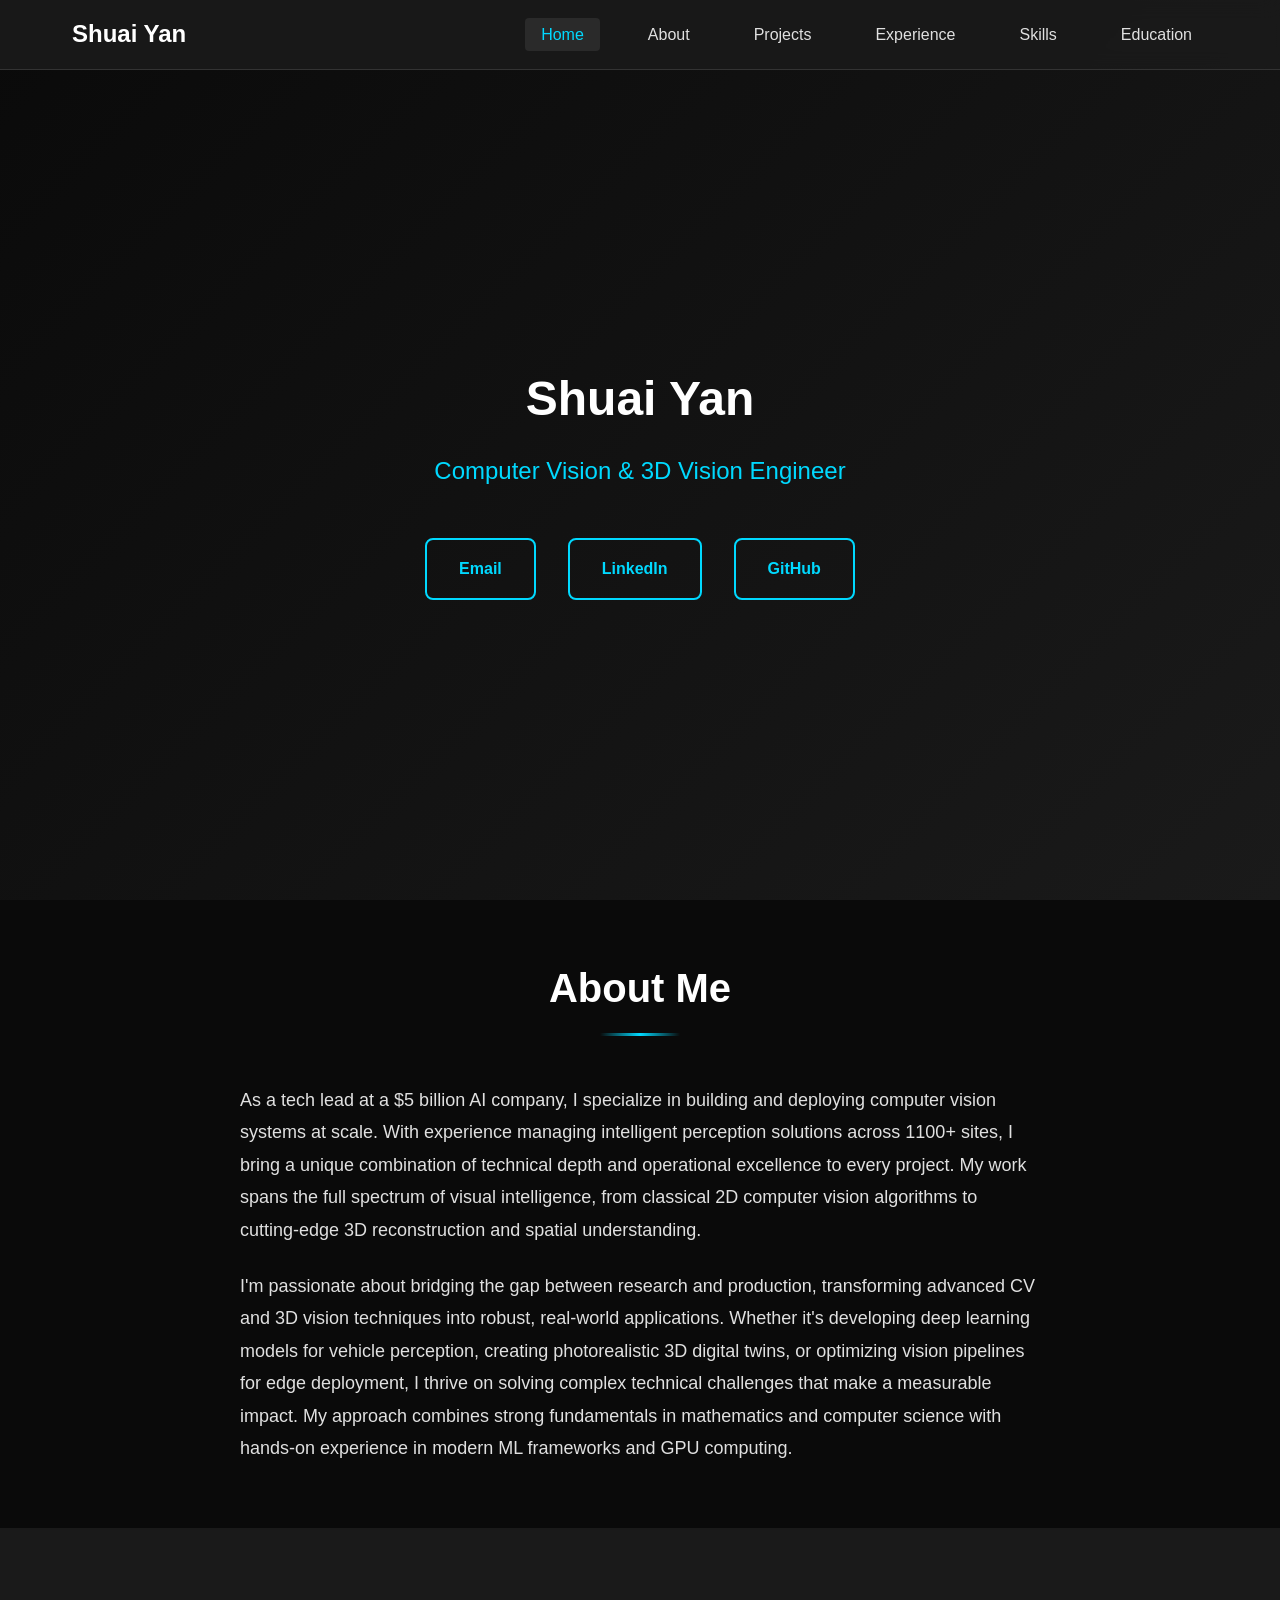
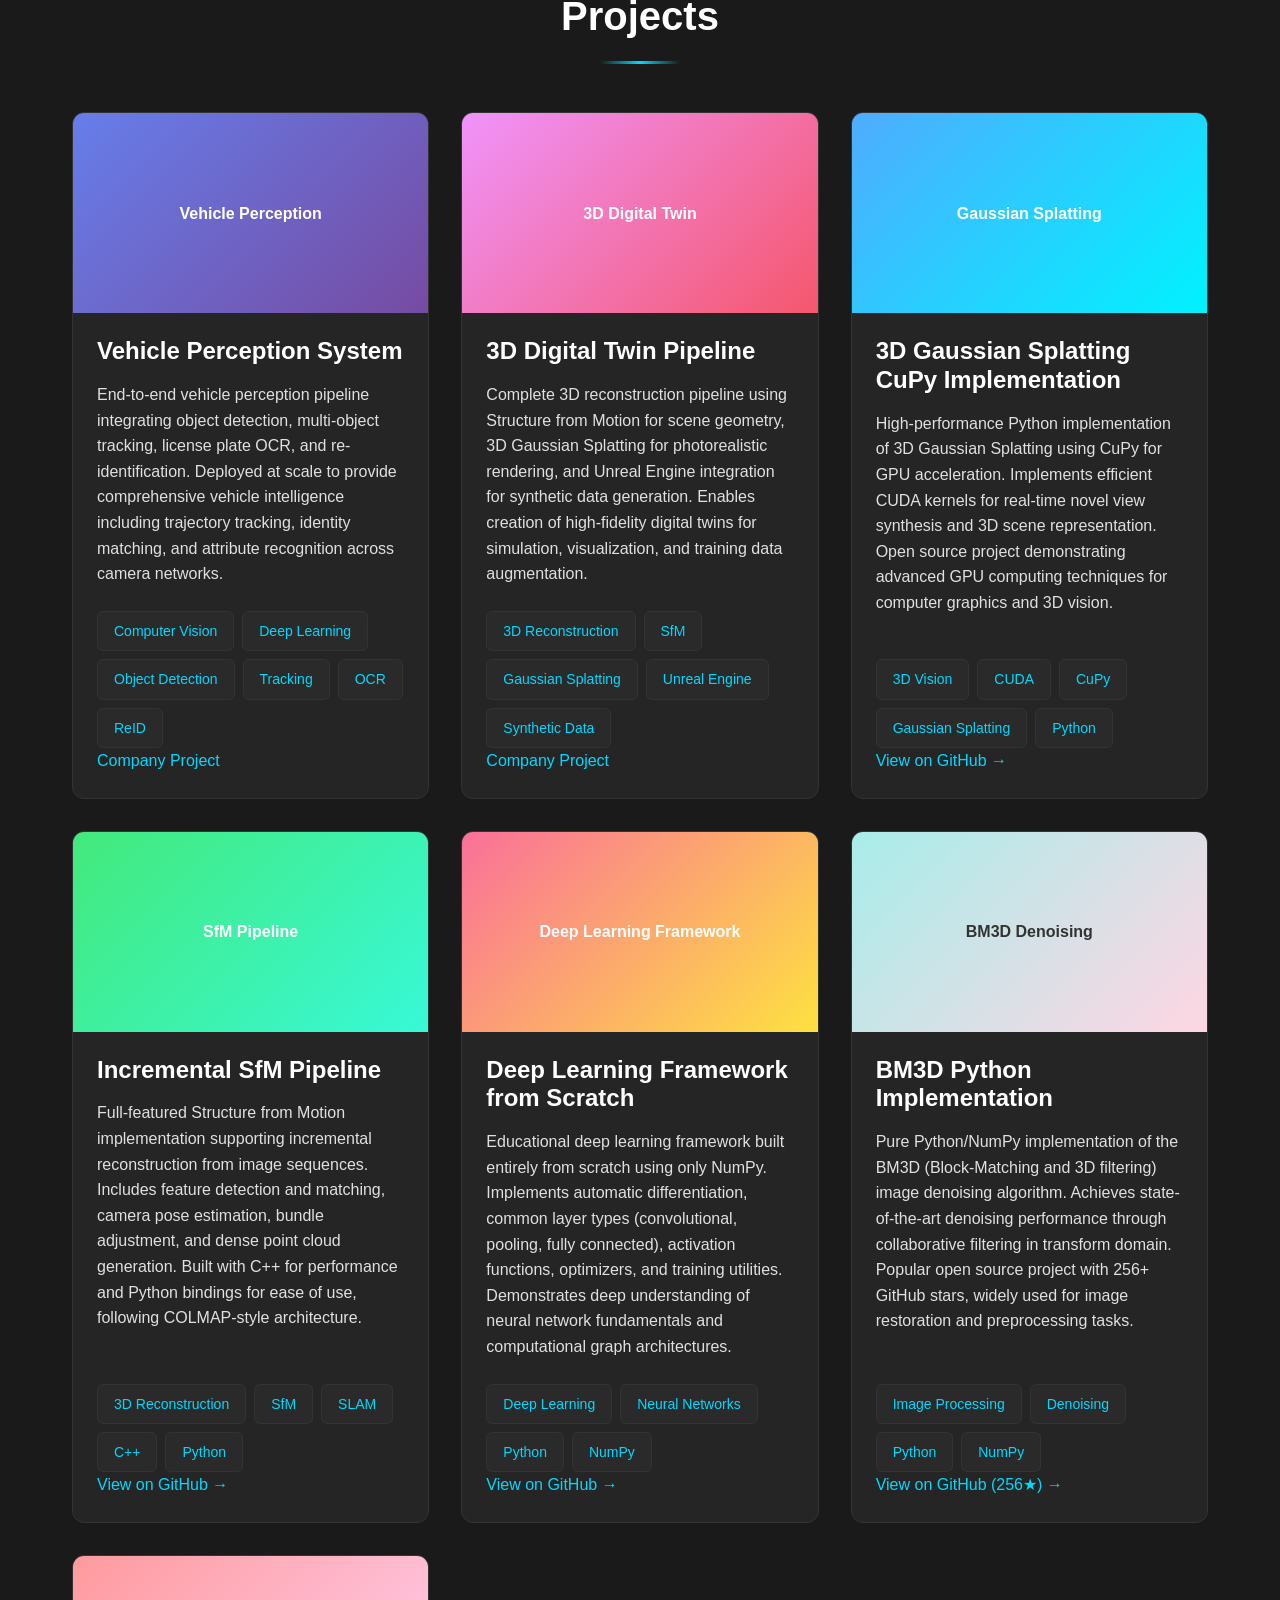
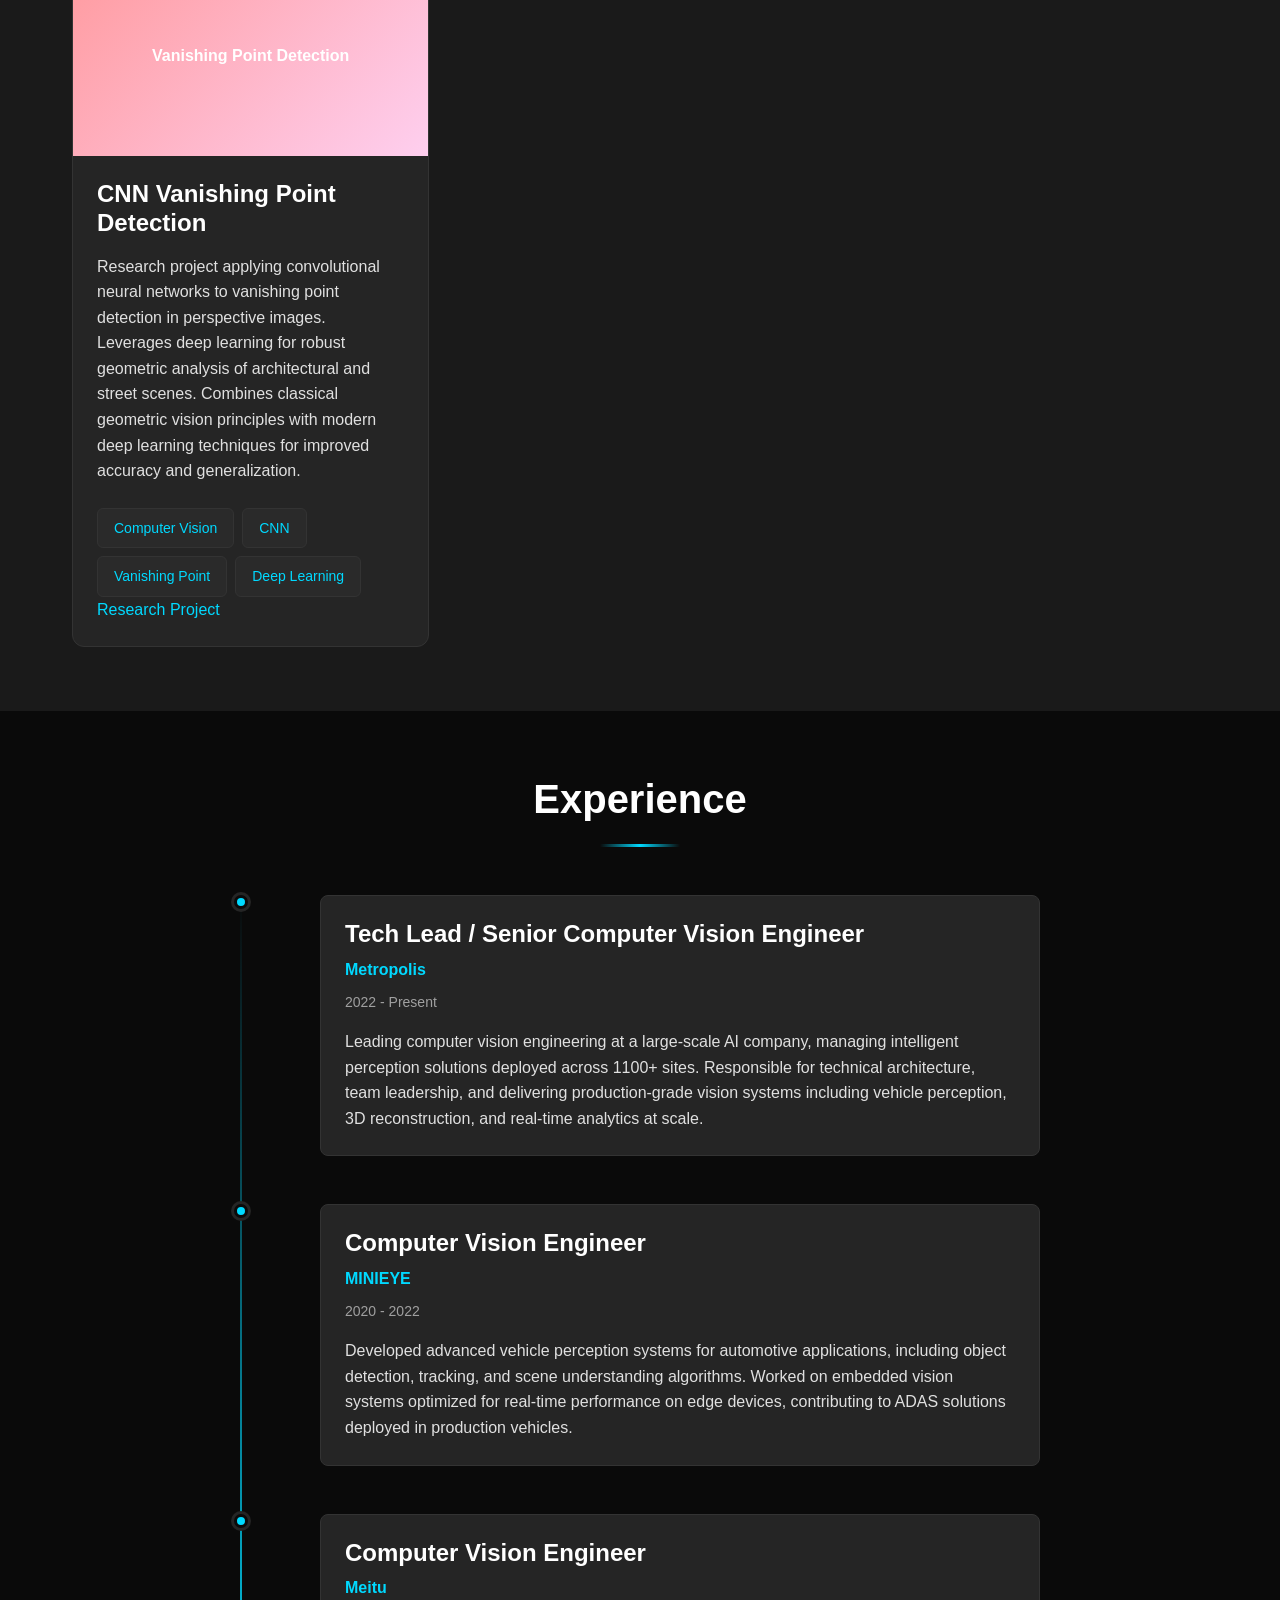
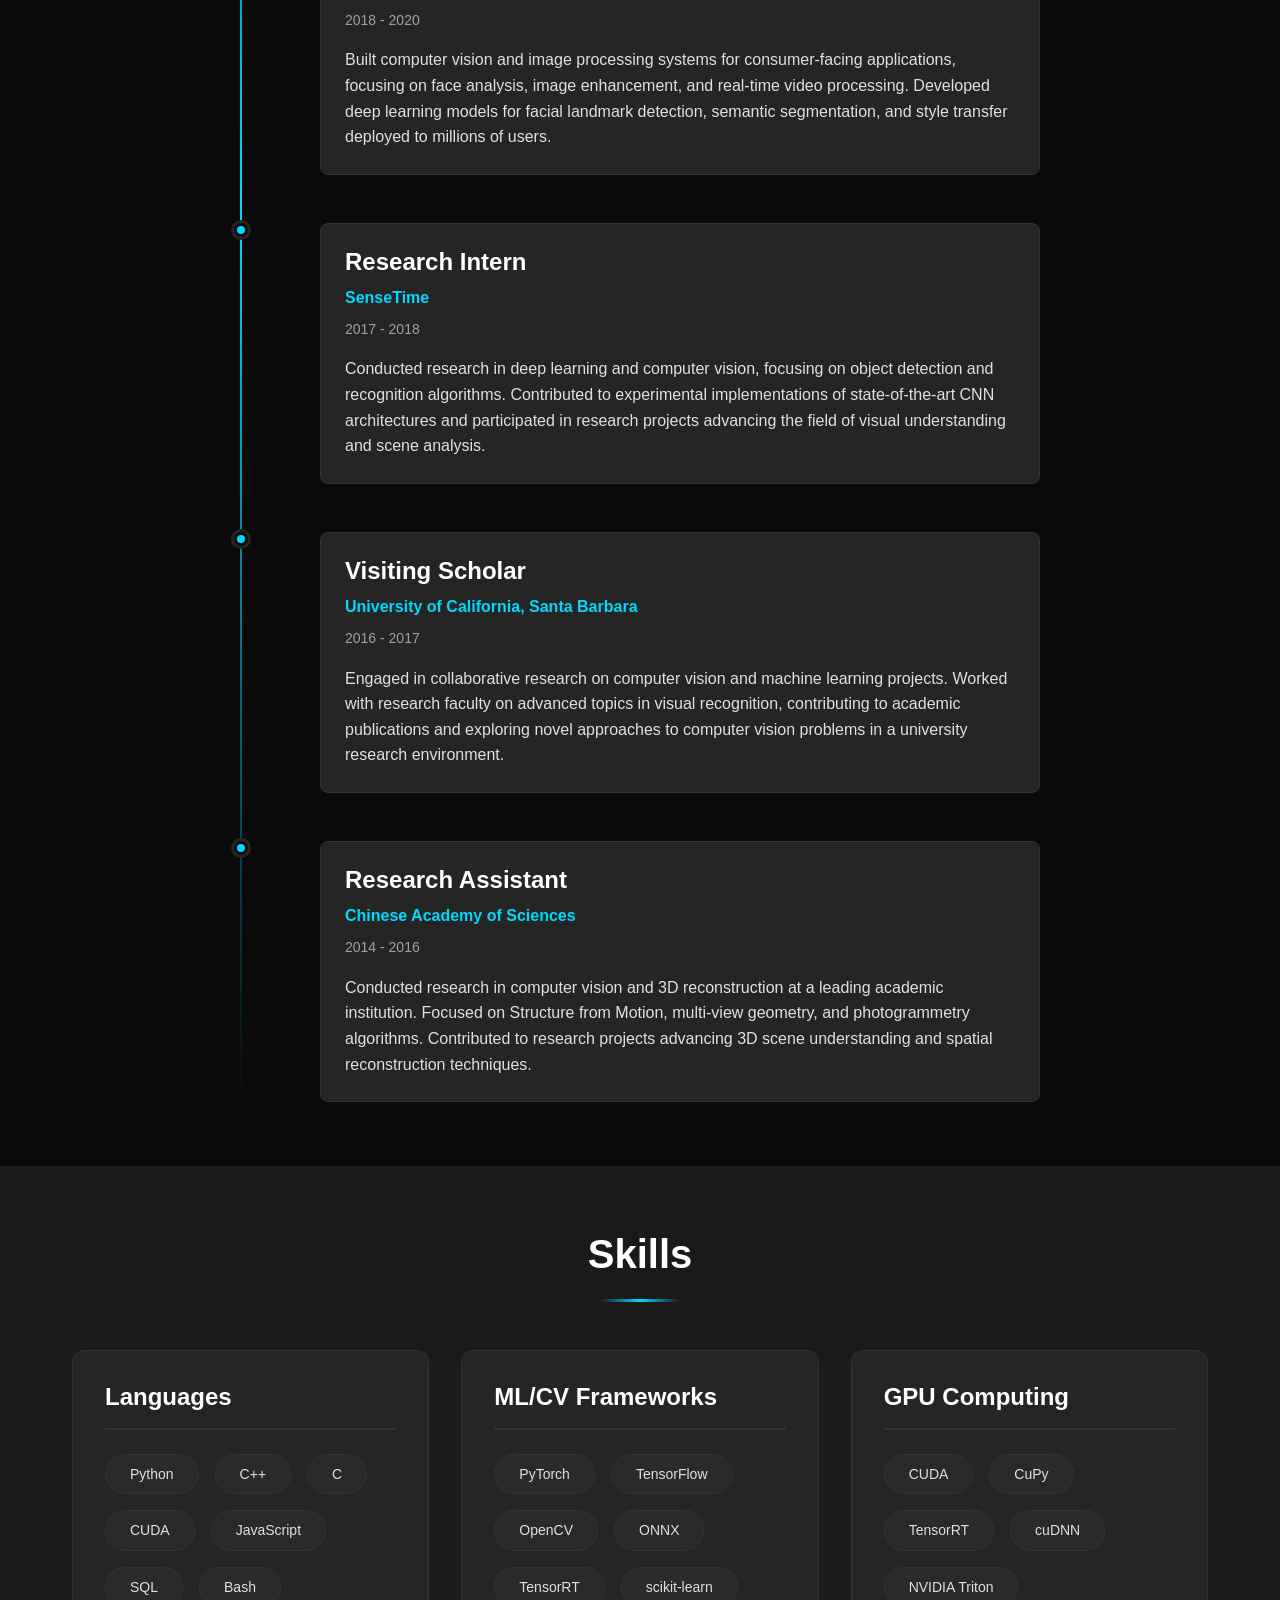
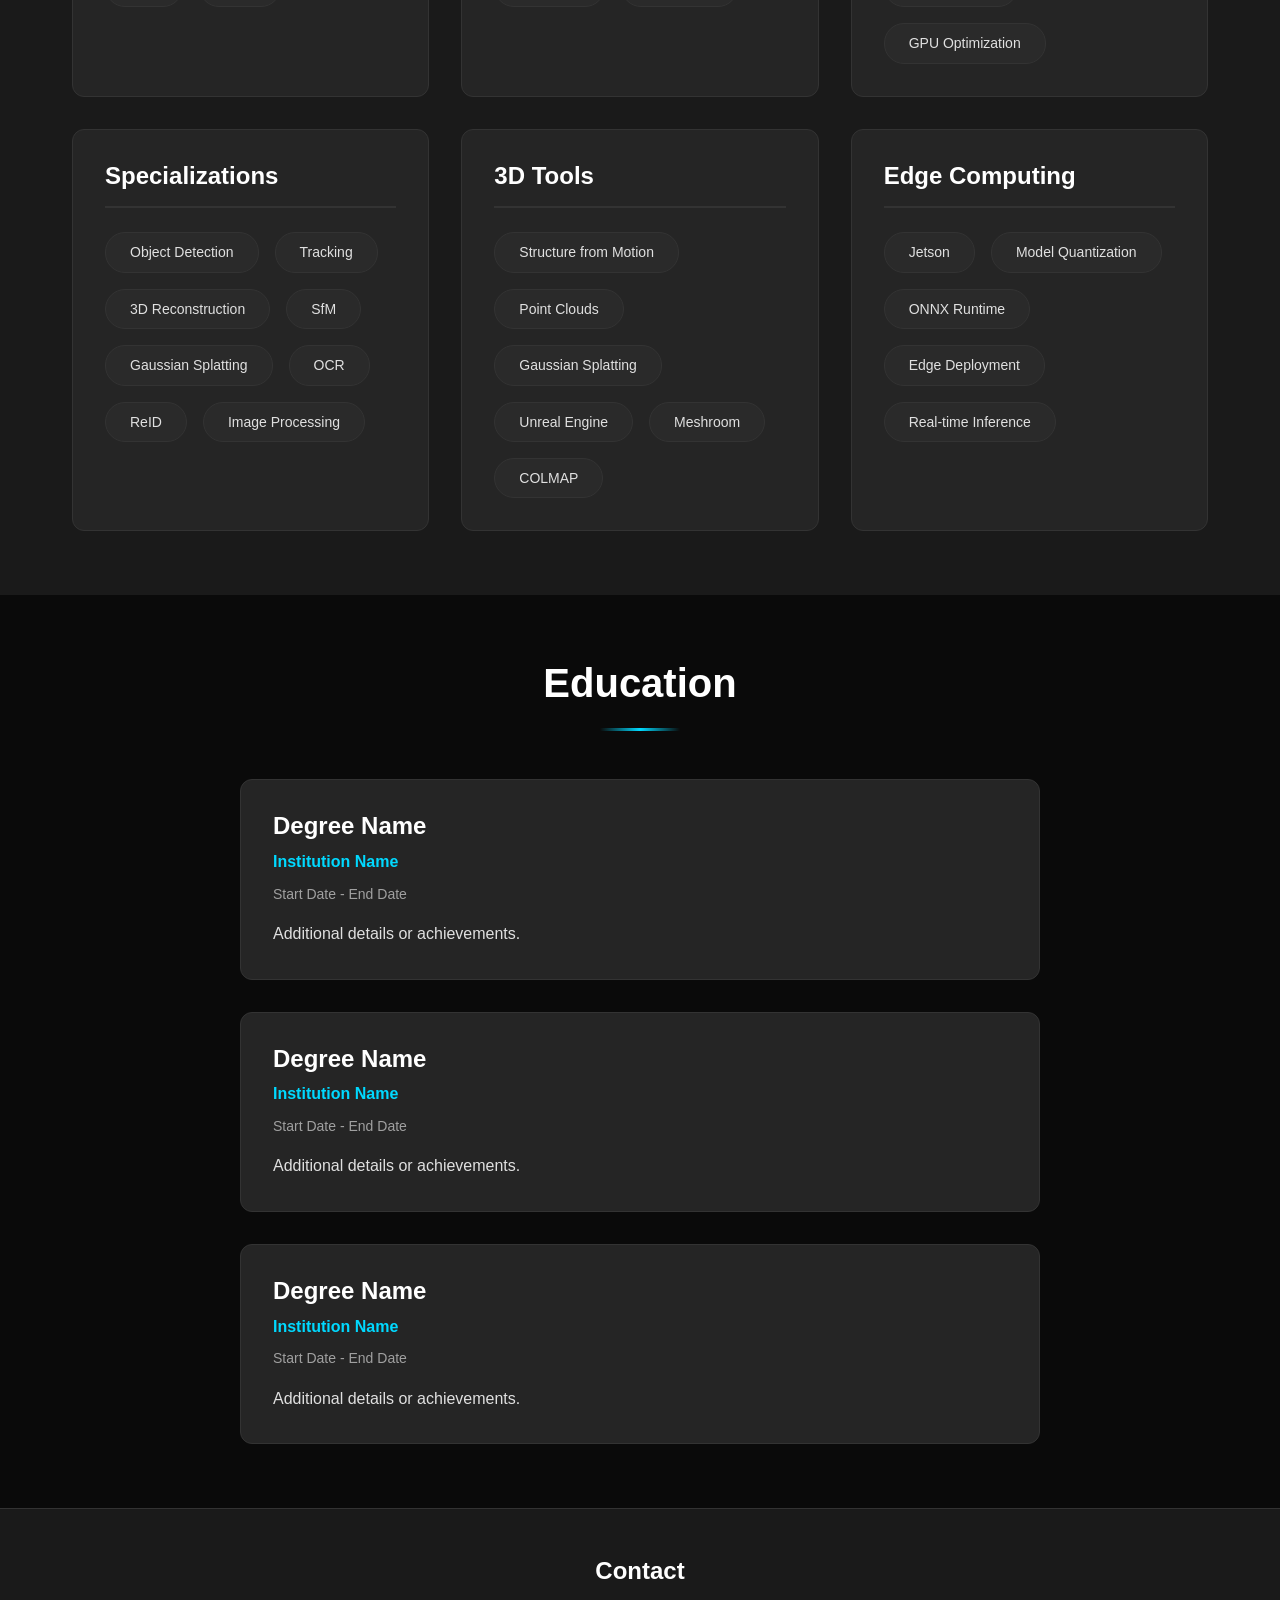
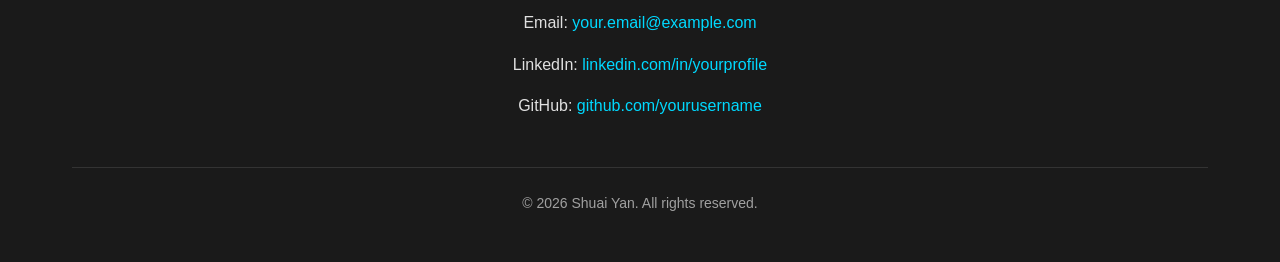
==== index.html @ e249ef5d "checkpoint: populated Skills section with 6 categorized skill groups" ====
<!DOCTYPE html>
<html lang="en">
<head>
    <meta charset="UTF-8">
    <meta name="viewport" content="width=device-width, initial-scale=1.0">
    <meta name="description" content="Shuai Yan - Computer Vision & 3D Vision Engineer Portfolio">
    <meta name="author" content="Shuai Yan">
    <title>Shuai Yan | Computer Vision & 3D Vision Engineer</title>
    <link rel="stylesheet" href="styles.css">
</head>
<body>
    <!-- Navigation -->
    <nav id="navbar">
        <div class="nav-container">
            <a href="#home" class="nav-logo">Shuai Yan</a>
            <ul class="nav-menu">
                <li><a href="#home" class="nav-link">Home</a></li>
                <li><a href="#about" class="nav-link">About</a></li>
                <li><a href="#projects" class="nav-link">Projects</a></li>
                <li><a href="#experience" class="nav-link">Experience</a></li>
                <li><a href="#skills" class="nav-link">Skills</a></li>
                <li><a href="#education" class="nav-link">Education</a></li>
            </ul>
        </div>
    </nav>

    <!-- Hero Section -->
    <header id="home" class="hero-section">
        <div class="hero-container">
            <h1 class="hero-name">Shuai Yan</h1>
            <p class="hero-title">Computer Vision & 3D Vision Engineer</p>
            <div class="hero-contact">
                <a href="mailto:contact@ryanshuai.github.io" class="contact-link" aria-label="Email">
                    <span>Email</span>
                </a>
                <a href="https://linkedin.com/in/shuaiyan" target="_blank" rel="noopener noreferrer" class="contact-link" aria-label="LinkedIn">
                    <span>LinkedIn</span>
                </a>
                <a href="https://github.com/Ryanshuai" target="_blank" rel="noopener noreferrer" class="contact-link" aria-label="GitHub">
                    <span>GitHub</span>
                </a>
            </div>
        </div>
    </header>

    <main>
        <!-- About Section -->
        <section id="about" class="about-section">
            <div class="container">
                <h2 class="section-title">About Me</h2>
                <div class="about-content">
                    <p>
                        As a tech lead at a $5 billion AI company, I specialize in building and deploying computer vision systems at scale.
                        With experience managing intelligent perception solutions across 1100+ sites, I bring a unique combination of technical
                        depth and operational excellence to every project. My work spans the full spectrum of visual intelligence, from classical
                        2D computer vision algorithms to cutting-edge 3D reconstruction and spatial understanding.
                    </p>
                    <p>
                        I'm passionate about bridging the gap between research and production, transforming advanced CV and 3D vision techniques
                        into robust, real-world applications. Whether it's developing deep learning models for vehicle perception, creating
                        photorealistic 3D digital twins, or optimizing vision pipelines for edge deployment, I thrive on solving complex technical
                        challenges that make a measurable impact. My approach combines strong fundamentals in mathematics and computer science with
                        hands-on experience in modern ML frameworks and GPU computing.
                    </p>
                </div>
            </div>
        </section>

        <!-- Projects Section -->
        <section id="projects" class="projects-section">
            <div class="container">
                <h2 class="section-title">Projects</h2>
                <div class="projects-grid">
                    <!-- Project Card 1 -->
                    <article class="project-card">
                        <div class="project-image">
                            <div class="placeholder-block" style="background: linear-gradient(135deg, #667eea 0%, #764ba2 100%); display: flex; align-items: center; justify-content: center; height: 100%; color: white; font-weight: bold;">Vehicle Perception</div>
                        </div>
                        <div class="project-content">
                            <h3 class="project-title">Vehicle Perception System</h3>
                            <p class="project-description">End-to-end vehicle perception pipeline integrating object detection, multi-object tracking, license plate OCR, and re-identification. Deployed at scale to provide comprehensive vehicle intelligence including trajectory tracking, identity matching, and attribute recognition across camera networks.</p>
                            <div class="project-tags">
                                <span class="tag">Computer Vision</span>
                                <span class="tag">Deep Learning</span>
                                <span class="tag">Object Detection</span>
                                <span class="tag">Tracking</span>
                                <span class="tag">OCR</span>
                                <span class="tag">ReID</span>
                            </div>
                            <a href="#" class="project-link">Company Project</a>
                        </div>
                    </article>

                    <!-- Project Card 2 -->
                    <article class="project-card">
                        <div class="project-image">
                            <div class="placeholder-block" style="background: linear-gradient(135deg, #f093fb 0%, #f5576c 100%); display: flex; align-items: center; justify-content: center; height: 100%; color: white; font-weight: bold;">3D Digital Twin</div>
                        </div>
                        <div class="project-content">
                            <h3 class="project-title">3D Digital Twin Pipeline</h3>
                            <p class="project-description">Complete 3D reconstruction pipeline using Structure from Motion for scene geometry, 3D Gaussian Splatting for photorealistic rendering, and Unreal Engine integration for synthetic data generation. Enables creation of high-fidelity digital twins for simulation, visualization, and training data augmentation.</p>
                            <div class="project-tags">
                                <span class="tag">3D Reconstruction</span>
                                <span class="tag">SfM</span>
                                <span class="tag">Gaussian Splatting</span>
                                <span class="tag">Unreal Engine</span>
                                <span class="tag">Synthetic Data</span>
                            </div>
                            <a href="#" class="project-link">Company Project</a>
                        </div>
                    </article>

                    <!-- Project Card 3 -->
                    <article class="project-card">
                        <div class="project-image">
                            <div class="placeholder-block" style="background: linear-gradient(135deg, #4facfe 0%, #00f2fe 100%); display: flex; align-items: center; justify-content: center; height: 100%; color: white; font-weight: bold;">Gaussian Splatting</div>
                        </div>
                        <div class="project-content">
                            <h3 class="project-title">3D Gaussian Splatting CuPy Implementation</h3>
                            <p class="project-description">High-performance Python implementation of 3D Gaussian Splatting using CuPy for GPU acceleration. Implements efficient CUDA kernels for real-time novel view synthesis and 3D scene representation. Open source project demonstrating advanced GPU computing techniques for computer graphics and 3D vision.</p>
                            <div class="project-tags">
                                <span class="tag">3D Vision</span>
                                <span class="tag">CUDA</span>
                                <span class="tag">CuPy</span>
                                <span class="tag">Gaussian Splatting</span>
                                <span class="tag">Python</span>
                            </div>
                            <a href="https://github.com/Ryanshuai" target="_blank" rel="noopener noreferrer" class="project-link">View on GitHub →</a>
                        </div>
                    </article>

                    <!-- Project Card 4 -->
                    <article class="project-card">
                        <div class="project-image">
                            <div class="placeholder-block" style="background: linear-gradient(135deg, #43e97b 0%, #38f9d7 100%); display: flex; align-items: center; justify-content: center; height: 100%; color: white; font-weight: bold;">SfM Pipeline</div>
                        </div>
                        <div class="project-content">
                            <h3 class="project-title">Incremental SfM Pipeline</h3>
                            <p class="project-description">Full-featured Structure from Motion implementation supporting incremental reconstruction from image sequences. Includes feature detection and matching, camera pose estimation, bundle adjustment, and dense point cloud generation. Built with C++ for performance and Python bindings for ease of use, following COLMAP-style architecture.</p>
                            <div class="project-tags">
                                <span class="tag">3D Reconstruction</span>
                                <span class="tag">SfM</span>
                                <span class="tag">SLAM</span>
                                <span class="tag">C++</span>
                                <span class="tag">Python</span>
                            </div>
                            <a href="https://github.com/Ryanshuai" target="_blank" rel="noopener noreferrer" class="project-link">View on GitHub →</a>
                        </div>
                    </article>

                    <!-- Project Card 5 -->
                    <article class="project-card">
                        <div class="project-image">
                            <div class="placeholder-block" style="background: linear-gradient(135deg, #fa709a 0%, #fee140 100%); display: flex; align-items: center; justify-content: center; height: 100%; color: white; font-weight: bold;">Deep Learning Framework</div>
                        </div>
                        <div class="project-content">
                            <h3 class="project-title">Deep Learning Framework from Scratch</h3>
                            <p class="project-description">Educational deep learning framework built entirely from scratch using only NumPy. Implements automatic differentiation, common layer types (convolutional, pooling, fully connected), activation functions, optimizers, and training utilities. Demonstrates deep understanding of neural network fundamentals and computational graph architectures.</p>
                            <div class="project-tags">
                                <span class="tag">Deep Learning</span>
                                <span class="tag">Neural Networks</span>
                                <span class="tag">Python</span>
                                <span class="tag">NumPy</span>
                            </div>
                            <a href="https://github.com/Ryanshuai" target="_blank" rel="noopener noreferrer" class="project-link">View on GitHub →</a>
                        </div>
                    </article>

                    <!-- Project Card 6 -->
                    <article class="project-card">
                        <div class="project-image">
                            <div class="placeholder-block" style="background: linear-gradient(135deg, #a8edea 0%, #fed6e3 100%); display: flex; align-items: center; justify-content: center; height: 100%; color: #333; font-weight: bold;">BM3D Denoising</div>
                        </div>
                        <div class="project-content">
                            <h3 class="project-title">BM3D Python Implementation</h3>
                            <p class="project-description">Pure Python/NumPy implementation of the BM3D (Block-Matching and 3D filtering) image denoising algorithm. Achieves state-of-the-art denoising performance through collaborative filtering in transform domain. Popular open source project with 256+ GitHub stars, widely used for image restoration and preprocessing tasks.</p>
                            <div class="project-tags">
                                <span class="tag">Image Processing</span>
                                <span class="tag">Denoising</span>
                                <span class="tag">Python</span>
                                <span class="tag">NumPy</span>
                            </div>
                            <a href="https://github.com/Ryanshuai" target="_blank" rel="noopener noreferrer" class="project-link">View on GitHub (256★) →</a>
                        </div>
                    </article>

                    <!-- Project Card 7 -->
                    <article class="project-card">
                        <div class="project-image">
                            <div class="placeholder-block" style="background: linear-gradient(135deg, #ff9a9e 0%, #fecfef 100%); display: flex; align-items: center; justify-content: center; height: 100%; color: white; font-weight: bold;">Vanishing Point Detection</div>
                        </div>
                        <div class="project-content">
                            <h3 class="project-title">CNN Vanishing Point Detection</h3>
                            <p class="project-description">Research project applying convolutional neural networks to vanishing point detection in perspective images. Leverages deep learning for robust geometric analysis of architectural and street scenes. Combines classical geometric vision principles with modern deep learning techniques for improved accuracy and generalization.</p>
                            <div class="project-tags">
                                <span class="tag">Computer Vision</span>
                                <span class="tag">CNN</span>
                                <span class="tag">Vanishing Point</span>
                                <span class="tag">Deep Learning</span>
                            </div>
                            <a href="#" class="project-link">Research Project</a>
                        </div>
                    </article>
                </div>
            </div>
        </section>

        <!-- Experience Section -->
        <section id="experience" class="experience-section">
            <div class="container">
                <h2 class="section-title">Experience</h2>
                <div class="timeline">
                    <!-- Experience Item 1 - Metropolis -->
                    <article class="timeline-item">
                        <div class="timeline-marker"></div>
                        <div class="timeline-content">
                            <h3 class="timeline-title">Tech Lead / Senior Computer Vision Engineer</h3>
                            <p class="timeline-company">Metropolis</p>
                            <p class="timeline-date">2022 - Present</p>
                            <p class="timeline-description">Leading computer vision engineering at a large-scale AI company, managing intelligent perception solutions deployed across 1100+ sites. Responsible for technical architecture, team leadership, and delivering production-grade vision systems including vehicle perception, 3D reconstruction, and real-time analytics at scale.</p>
                        </div>
                    </article>

                    <!-- Experience Item 2 - MINIEYE -->
                    <article class="timeline-item">
                        <div class="timeline-marker"></div>
                        <div class="timeline-content">
                            <h3 class="timeline-title">Computer Vision Engineer</h3>
                            <p class="timeline-company">MINIEYE</p>
                            <p class="timeline-date">2020 - 2022</p>
                            <p class="timeline-description">Developed advanced vehicle perception systems for automotive applications, including object detection, tracking, and scene understanding algorithms. Worked on embedded vision systems optimized for real-time performance on edge devices, contributing to ADAS solutions deployed in production vehicles.</p>
                        </div>
                    </article>

                    <!-- Experience Item 3 - Meitu -->
                    <article class="timeline-item">
                        <div class="timeline-marker"></div>
                        <div class="timeline-content">
                            <h3 class="timeline-title">Computer Vision Engineer</h3>
                            <p class="timeline-company">Meitu</p>
                            <p class="timeline-date">2018 - 2020</p>
                            <p class="timeline-description">Built computer vision and image processing systems for consumer-facing applications, focusing on face analysis, image enhancement, and real-time video processing. Developed deep learning models for facial landmark detection, semantic segmentation, and style transfer deployed to millions of users.</p>
                        </div>
                    </article>

                    <!-- Experience Item 4 - SenseTime -->
                    <article class="timeline-item">
                        <div class="timeline-marker"></div>
                        <div class="timeline-content">
                            <h3 class="timeline-title">Research Intern</h3>
                            <p class="timeline-company">SenseTime</p>
                            <p class="timeline-date">2017 - 2018</p>
                            <p class="timeline-description">Conducted research in deep learning and computer vision, focusing on object detection and recognition algorithms. Contributed to experimental implementations of state-of-the-art CNN architectures and participated in research projects advancing the field of visual understanding and scene analysis.</p>
                        </div>
                    </article>

                    <!-- Experience Item 5 - UCSB -->
                    <article class="timeline-item">
                        <div class="timeline-marker"></div>
                        <div class="timeline-content">
                            <h3 class="timeline-title">Visiting Scholar</h3>
                            <p class="timeline-company">University of California, Santa Barbara</p>
                            <p class="timeline-date">2016 - 2017</p>
                            <p class="timeline-description">Engaged in collaborative research on computer vision and machine learning projects. Worked with research faculty on advanced topics in visual recognition, contributing to academic publications and exploring novel approaches to computer vision problems in a university research environment.</p>
                        </div>
                    </article>

                    <!-- Experience Item 6 - CAS -->
                    <article class="timeline-item">
                        <div class="timeline-marker"></div>
                        <div class="timeline-content">
                            <h3 class="timeline-title">Research Assistant</h3>
                            <p class="timeline-company">Chinese Academy of Sciences</p>
                            <p class="timeline-date">2014 - 2016</p>
                            <p class="timeline-description">Conducted research in computer vision and 3D reconstruction at a leading academic institution. Focused on Structure from Motion, multi-view geometry, and photogrammetry algorithms. Contributed to research projects advancing 3D scene understanding and spatial reconstruction techniques.</p>
                        </div>
                    </article>
                </div>
            </div>
        </section>

        <!-- Skills Section -->
        <section id="skills" class="skills-section">
            <div class="container">
                <h2 class="section-title">Skills</h2>
                <div class="skills-container">
                    <!-- Languages -->
                    <div class="skills-category">
                        <h3 class="category-title">Languages</h3>
                        <div class="skills-tags">
                            <span class="skill-tag">Python</span>
                            <span class="skill-tag">C++</span>
                            <span class="skill-tag">C</span>
                            <span class="skill-tag">CUDA</span>
                            <span class="skill-tag">JavaScript</span>
                            <span class="skill-tag">SQL</span>
                            <span class="skill-tag">Bash</span>
                        </div>
                    </div>

                    <!-- ML/CV Frameworks -->
                    <div class="skills-category">
                        <h3 class="category-title">ML/CV Frameworks</h3>
                        <div class="skills-tags">
                            <span class="skill-tag">PyTorch</span>
                            <span class="skill-tag">TensorFlow</span>
                            <span class="skill-tag">OpenCV</span>
                            <span class="skill-tag">ONNX</span>
                            <span class="skill-tag">TensorRT</span>
                            <span class="skill-tag">scikit-learn</span>
                        </div>
                    </div>

                    <!-- GPU Computing -->
                    <div class="skills-category">
                        <h3 class="category-title">GPU Computing</h3>
                        <div class="skills-tags">
                            <span class="skill-tag">CUDA</span>
                            <span class="skill-tag">CuPy</span>
                            <span class="skill-tag">TensorRT</span>
                            <span class="skill-tag">cuDNN</span>
                            <span class="skill-tag">NVIDIA Triton</span>
                            <span class="skill-tag">GPU Optimization</span>
                        </div>
                    </div>

                    <!-- Specializations -->
                    <div class="skills-category">
                        <h3 class="category-title">Specializations</h3>
                        <div class="skills-tags">
                            <span class="skill-tag">Object Detection</span>
                            <span class="skill-tag">Tracking</span>
                            <span class="skill-tag">3D Reconstruction</span>
                            <span class="skill-tag">SfM</span>
                            <span class="skill-tag">Gaussian Splatting</span>
                            <span class="skill-tag">OCR</span>
                            <span class="skill-tag">ReID</span>
                            <span class="skill-tag">Image Processing</span>
                        </div>
                    </div>

                    <!-- 3D Tools -->
                    <div class="skills-category">
                        <h3 class="category-title">3D Tools</h3>
                        <div class="skills-tags">
                            <span class="skill-tag">Structure from Motion</span>
                            <span class="skill-tag">Point Clouds</span>
                            <span class="skill-tag">Gaussian Splatting</span>
                            <span class="skill-tag">Unreal Engine</span>
                            <span class="skill-tag">Meshroom</span>
                            <span class="skill-tag">COLMAP</span>
                        </div>
                    </div>

                    <!-- Edge Computing -->
                    <div class="skills-category">
                        <h3 class="category-title">Edge Computing</h3>
                        <div class="skills-tags">
                            <span class="skill-tag">Jetson</span>
                            <span class="skill-tag">Model Quantization</span>
                            <span class="skill-tag">ONNX Runtime</span>
                            <span class="skill-tag">Edge Deployment</span>
                            <span class="skill-tag">Real-time Inference</span>
                        </div>
                    </div>
                </div>
            </div>
        </section>

        <!-- Education Section -->
        <section id="education" class="education-section">
            <div class="container">
                <h2 class="section-title">Education</h2>
                <div class="education-list">
                    <!-- Education Item 1 -->
                    <article class="education-item">
                        <h3 class="education-degree">Degree Name</h3>
                        <p class="education-institution">Institution Name</p>
                        <p class="education-date">Start Date - End Date</p>
                        <p class="education-description">Additional details or achievements.</p>
                    </article>

                    <!-- Education Item 2 -->
                    <article class="education-item">
                        <h3 class="education-degree">Degree Name</h3>
                        <p class="education-institution">Institution Name</p>
                        <p class="education-date">Start Date - End Date</p>
                        <p class="education-description">Additional details or achievements.</p>
                    </article>

                    <!-- Education Item 3 -->
                    <article class="education-item">
                        <h3 class="education-degree">Degree Name</h3>
                        <p class="education-institution">Institution Name</p>
                        <p class="education-date">Start Date - End Date</p>
                        <p class="education-description">Additional details or achievements.</p>
                    </article>
                </div>
            </div>
        </section>
    </main>

    <!-- Footer -->
    <footer id="footer" class="footer-section">
        <div class="container">
            <div class="footer-content">
                <div class="footer-contact">
                    <h3>Contact</h3>
                    <p>Email: <a href="mailto:your.email@example.com">your.email@example.com</a></p>
                    <p>LinkedIn: <a href="https://www.linkedin.com/in/yourprofile" target="_blank" rel="noopener noreferrer">linkedin.com/in/yourprofile</a></p>
                    <p>GitHub: <a href="https://github.com/yourusername" target="_blank" rel="noopener noreferrer">github.com/yourusername</a></p>
                </div>
                <div class="footer-copyright">
                    <p>&copy; 2026 Shuai Yan. All rights reserved.</p>
                </div>
            </div>
        </div>
    </footer>

    <script src="script.js"></script>
</body>
</html>
---- styles.css ----
/* ========================================
   CSS Variables for Theming
   ======================================== */
:root {
    /* Color Palette - Dark Theme */
    --bg-primary: #0a0a0a;
    --bg-secondary: #1a1a1a;
    --bg-tertiary: #252525;
    --bg-hover: #2a2a2a;

    --text-primary: #ffffff;
    --text-secondary: #e0e0e0;
    --text-muted: #a0a0a0;

    --accent-primary: #00d9ff;
    --accent-secondary: #0099cc;
    --accent-hover: #00b8e6;

    --border-color: #333333;
    --shadow: rgba(0, 0, 0, 0.5);

    /* Spacing */
    --spacing-xs: 0.5rem;
    --spacing-sm: 1rem;
    --spacing-md: 1.5rem;
    --spacing-lg: 2rem;
    --spacing-xl: 3rem;
    --spacing-xxl: 4rem;

    /* Typography */
    --font-primary: -apple-system, BlinkMacSystemFont, 'Segoe UI', Roboto, Oxygen, Ubuntu, Cantarell, sans-serif;
    --font-mono: 'Courier New', Courier, monospace;

    --font-size-xs: 0.75rem;
    --font-size-sm: 0.875rem;
    --font-size-base: 1rem;
    --font-size-lg: 1.125rem;
    --font-size-xl: 1.5rem;
    --font-size-2xl: 2rem;
    --font-size-3xl: 2.5rem;
    --font-size-4xl: 3rem;

    /* Layout */
    --container-max-width: 1200px;
    --nav-height: 70px;

    /* Transitions */
    --transition-fast: 0.2s ease;
    --transition-normal: 0.3s ease;
    --transition-slow: 0.4s ease;
}

/* ========================================
   CSS Reset & Base Styles
   ======================================== */
*, *::before, *::after {
    box-sizing: border-box;
    margin: 0;
    padding: 0;
}

html {
    font-size: 16px;
    line-height: 1.6;
    scroll-behavior: smooth;
    scroll-padding-top: var(--nav-height);
}

body {
    font-family: var(--font-primary);
    background-color: var(--bg-primary);
    color: var(--text-secondary);
    min-height: 100vh;
    -webkit-font-smoothing: antialiased;
    -moz-osx-font-smoothing: grayscale;
}

h1, h2, h3, h4, h5, h6 {
    color: var(--text-primary);
    font-weight: 600;
    line-height: 1.2;
}

a {
    color: var(--accent-primary);
    text-decoration: none;
    transition: color var(--transition-fast);
}

a:hover {
    color: var(--accent-hover);
}

img {
    max-width: 100%;
    height: auto;
    display: block;
}

ul {
    list-style: none;
}

/* ========================================
   Container Layout
   ======================================== */
.container {
    max-width: var(--container-max-width);
    margin: 0 auto;
    padding: 0 var(--spacing-lg);
    width: 100%;
}

/* ========================================
   Navigation Bar
   ======================================== */
#navbar {
    position: fixed;
    top: 0;
    left: 0;
    background-color: var(--bg-secondary);
    border-bottom: 1px solid var(--border-color);
    height: var(--nav-height);
    width: 100%;
    z-index: 100;
    transition: all var(--transition-normal);
    backdrop-filter: blur(10px);
    background-color: rgba(26, 26, 26, 0.95);
}

.nav-container {
    max-width: var(--container-max-width);
    margin: 0 auto;
    padding: 0 var(--spacing-lg);
    height: 100%;
    display: flex;
    justify-content: space-between;
    align-items: center;
}

.nav-logo {
    font-size: var(--font-size-xl);
    font-weight: 700;
    color: var(--text-primary);
    transition: color var(--transition-fast);
}

.nav-logo:hover {
    color: var(--accent-primary);
}

.nav-menu {
    display: flex;
    gap: var(--spacing-lg);
    align-items: center;
}

.nav-link {
    font-size: var(--font-size-base);
    color: var(--text-secondary);
    padding: var(--spacing-xs) var(--spacing-sm);
    border-radius: 4px;
    transition: all var(--transition-fast);
    position: relative;
}

.nav-link:hover {
    color: var(--accent-primary);
    background-color: var(--bg-hover);
}

.nav-link.active {
    color: var(--accent-primary);
    background-color: var(--bg-hover);
}

/* ========================================
   Hero Section
   ======================================== */
.hero-section {
    min-height: 100vh;
    display: flex;
    align-items: center;
    justify-content: center;
    background: linear-gradient(135deg, var(--bg-primary) 0%, var(--bg-secondary) 100%);
    text-align: center;
    padding: var(--spacing-xxl) var(--spacing-lg);
    padding-top: calc(var(--nav-height) + var(--spacing-xxl));
}

.hero-container {
    max-width: 800px;
}

.hero-name {
    font-size: var(--font-size-4xl);
    margin-bottom: var(--spacing-md);
    color: var(--text-primary);
    font-weight: 700;
}

.hero-title {
    font-size: var(--font-size-xl);
    color: var(--accent-primary);
    margin-bottom: var(--spacing-xl);
    font-weight: 400;
}

.hero-contact {
    display: flex;
    gap: var(--spacing-lg);
    justify-content: center;
    flex-wrap: wrap;
}

.contact-link {
    padding: var(--spacing-sm) var(--spacing-lg);
    border: 2px solid var(--accent-primary);
    border-radius: 8px;
    color: var(--accent-primary);
    font-weight: 600;
    transition: all var(--transition-normal);
    display: inline-block;
}

.contact-link:hover {
    background-color: var(--accent-primary);
    color: var(--bg-primary);
    transform: translateY(-2px);
    box-shadow: 0 4px 12px var(--shadow);
}

/* ========================================
   Section Styling (Common)
   ======================================== */
section {
    padding: var(--spacing-xxl) 0;
}

section:nth-child(even) {
    background-color: var(--bg-secondary);
}

section:nth-child(odd) {
    background-color: var(--bg-primary);
}

.section-title {
    font-size: var(--font-size-3xl);
    text-align: center;
    margin-bottom: var(--spacing-xl);
    color: var(--text-primary);
    position: relative;
    padding-bottom: var(--spacing-md);
}

.section-title::after {
    content: '';
    position: absolute;
    bottom: 0;
    left: 50%;
    transform: translateX(-50%);
    width: 80px;
    height: 3px;
    background: linear-gradient(90deg, transparent, var(--accent-primary), transparent);
}

/* ========================================
   About Section
   ======================================== */
.about-section {
    background-color: var(--bg-primary);
}

.about-content {
    max-width: 800px;
    margin: 0 auto;
    font-size: var(--font-size-lg);
    line-height: 1.8;
}

.about-content p {
    margin-bottom: var(--spacing-md);
    color: var(--text-secondary);
}

.about-content p:last-child {
    margin-bottom: 0;
}

/* ========================================
   Projects Section - Card Grid
   ======================================== */
.projects-section {
    background-color: var(--bg-secondary);
}

.projects-grid {
    display: grid;
    grid-template-columns: repeat(auto-fill, minmax(320px, 1fr));
    gap: var(--spacing-lg);
    margin-top: var(--spacing-lg);
}

.project-card {
    background-color: var(--bg-tertiary);
    border-radius: 12px;
    overflow: hidden;
    transition: all var(--transition-normal);
    border: 1px solid var(--border-color);
    display: flex;
    flex-direction: column;
}

.project-card:hover {
    transform: translateY(-8px);
    box-shadow: 0 12px 24px var(--shadow);
    border-color: var(--accent-primary);
}

.project-image {
    width: 100%;
    height: 200px;
    background-color: var(--bg-hover);
    overflow: hidden;
    position: relative;
}

.project-image img {
    width: 100%;
    height: 100%;
    object-fit: cover;
    transition: transform var(--transition-slow);
}

.project-card:hover .project-image img {
    transform: scale(1.1);
}

.project-content {
    padding: var(--spacing-md);
    flex: 1;
    display: flex;
    flex-direction: column;
}

.project-title {
    font-size: var(--font-size-xl);
    margin-bottom: var(--spacing-sm);
    color: var(--text-primary);
}

.project-description {
    color: var(--text-secondary);
    margin-bottom: var(--spacing-md);
    flex: 1;
    line-height: 1.6;
}

.project-tags {
    display: flex;
    flex-wrap: wrap;
    gap: var(--spacing-xs);
}

.tag {
    background-color: var(--bg-hover);
    color: var(--accent-primary);
    padding: var(--spacing-xs) var(--spacing-sm);
    border-radius: 6px;
    font-size: var(--font-size-sm);
    border: 1px solid var(--border-color);
    transition: all var(--transition-fast);
}

.tag:hover {
    background-color: var(--accent-primary);
    color: var(--bg-primary);
    border-color: var(--accent-primary);
}

/* ========================================
   Experience Section - Timeline
   ======================================== */
.experience-section {
    background-color: var(--bg-primary);
}

.timeline {
    max-width: 800px;
    margin: 0 auto;
    position: relative;
    padding-left: var(--spacing-xl);
}

/* Vertical line for timeline */
.timeline::before {
    content: '';
    position: absolute;
    left: 0;
    top: 0;
    bottom: 0;
    width: 2px;
    background: linear-gradient(180deg, transparent, var(--accent-primary), transparent);
}

.timeline-item {
    position: relative;
    margin-bottom: var(--spacing-xl);
    padding-left: var(--spacing-lg);
}

.timeline-item:last-child {
    margin-bottom: 0;
}

.timeline-marker {
    position: absolute;
    left: calc(-1 * var(--spacing-xl) - 6px);
    top: 0;
    width: 14px;
    height: 14px;
    border-radius: 50%;
    background-color: var(--accent-primary);
    border: 3px solid var(--bg-primary);
    box-shadow: 0 0 0 3px var(--bg-tertiary);
}

.timeline-content {
    background-color: var(--bg-tertiary);
    padding: var(--spacing-md);
    border-radius: 8px;
    border: 1px solid var(--border-color);
    transition: all var(--transition-normal);
}

.timeline-item:hover .timeline-content {
    border-color: var(--accent-primary);
    transform: translateX(4px);
    box-shadow: 0 4px 12px var(--shadow);
}

.timeline-title {
    font-size: var(--font-size-xl);
    color: var(--text-primary);
    margin-bottom: var(--spacing-xs);
}

.timeline-company {
    color: var(--accent-primary);
    font-size: var(--font-size-base);
    font-weight: 600;
    margin-bottom: var(--spacing-xs);
}

.timeline-date {
    color: var(--text-muted);
    font-size: var(--font-size-sm);
    margin-bottom: var(--spacing-sm);
}

.timeline-description {
    color: var(--text-secondary);
    line-height: 1.6;
}

/* ========================================
   Skills Section - Tag Layout
   ======================================== */
.skills-section {
    background-color: var(--bg-secondary);
}

.skills-container {
    display: grid;
    grid-template-columns: repeat(auto-fit, minmax(280px, 1fr));
    gap: var(--spacing-lg);
    margin-top: var(--spacing-lg);
}

.skills-category {
    background-color: var(--bg-tertiary);
    padding: var(--spacing-lg);
    border-radius: 12px;
    border: 1px solid var(--border-color);
    transition: all var(--transition-normal);
}

.skills-category:hover {
    border-color: var(--accent-primary);
    transform: translateY(-4px);
    box-shadow: 0 8px 16px var(--shadow);
}

.category-title {
    font-size: var(--font-size-xl);
    color: var(--text-primary);
    margin-bottom: var(--spacing-md);
    padding-bottom: var(--spacing-sm);
    border-bottom: 2px solid var(--border-color);
}

.skills-tags {
    display: flex;
    flex-wrap: wrap;
    gap: var(--spacing-sm);
}

.skill-tag {
    background-color: var(--bg-hover);
    color: var(--text-secondary);
    padding: var(--spacing-xs) var(--spacing-md);
    border-radius: 20px;
    font-size: var(--font-size-sm);
    border: 1px solid var(--border-color);
    transition: all var(--transition-fast);
    cursor: default;
}

.skill-tag:hover {
    background-color: var(--accent-primary);
    color: var(--bg-primary);
    border-color: var(--accent-primary);
    transform: scale(1.05);
}

/* ========================================
   Education Section
   ======================================== */
.education-section {
    background-color: var(--bg-primary);
}

.education-list {
    max-width: 800px;
    margin: 0 auto;
    display: flex;
    flex-direction: column;
    gap: var(--spacing-lg);
}

.education-item {
    background-color: var(--bg-tertiary);
    padding: var(--spacing-lg);
    border-radius: 12px;
    border: 1px solid var(--border-color);
    transition: all var(--transition-normal);
}

.education-item:hover {
    border-color: var(--accent-primary);
    transform: translateX(8px);
    box-shadow: 0 8px 16px var(--shadow);
}

.education-degree {
    font-size: var(--font-size-xl);
    color: var(--text-primary);
    margin-bottom: var(--spacing-xs);
}

.education-institution {
    color: var(--accent-primary);
    font-size: var(--font-size-base);
    font-weight: 600;
    margin-bottom: var(--spacing-xs);
}

.education-date {
    color: var(--text-muted);
    font-size: var(--font-size-sm);
    margin-bottom: var(--spacing-sm);
}

.education-description {
    color: var(--text-secondary);
    line-height: 1.6;
}

/* ========================================
   Footer Section
   ======================================== */
.footer-section {
    background-color: var(--bg-secondary);
    border-top: 1px solid var(--border-color);
    padding: var(--spacing-xl) 0;
}

.footer-content {
    display: flex;
    flex-direction: column;
    gap: var(--spacing-lg);
    text-align: center;
}

.footer-contact h3 {
    font-size: var(--font-size-xl);
    margin-bottom: var(--spacing-md);
    color: var(--text-primary);
}

.footer-contact p {
    margin-bottom: var(--spacing-sm);
    color: var(--text-secondary);
}

.footer-contact a {
    color: var(--accent-primary);
    transition: color var(--transition-fast);
}

.footer-contact a:hover {
    color: var(--accent-hover);
    text-decoration: underline;
}

.footer-copyright {
    padding-top: var(--spacing-md);
    border-top: 1px solid var(--border-color);
}

.footer-copyright p {
    color: var(--text-muted);
    font-size: var(--font-size-sm);
}

/* ========================================
   Responsive Design - Tablet
   ======================================== */
@media (max-width: 768px) {
    :root {
        --font-size-4xl: 2.5rem;
        --font-size-3xl: 2rem;
        --font-size-2xl: 1.75rem;
    }

    .nav-menu {
        gap: var(--spacing-sm);
    }

    .nav-link {
        padding: var(--spacing-xs);
        font-size: var(--font-size-sm);
    }

    .hero-section {
        min-height: calc(100vh - var(--nav-height));
        padding: var(--spacing-xl) var(--spacing-md);
    }

    .projects-grid {
        grid-template-columns: repeat(auto-fill, minmax(280px, 1fr));
    }

    .timeline {
        padding-left: var(--spacing-lg);
    }

    .skills-container {
        grid-template-columns: 1fr;
    }
}

/* ========================================
   Responsive Design - Desktop Large
   ======================================== */
@media (min-width: 1400px) {
    :root {
        --container-max-width: 1400px;
    }

    .projects-grid {
        grid-template-columns: repeat(3, 1fr);
    }
}
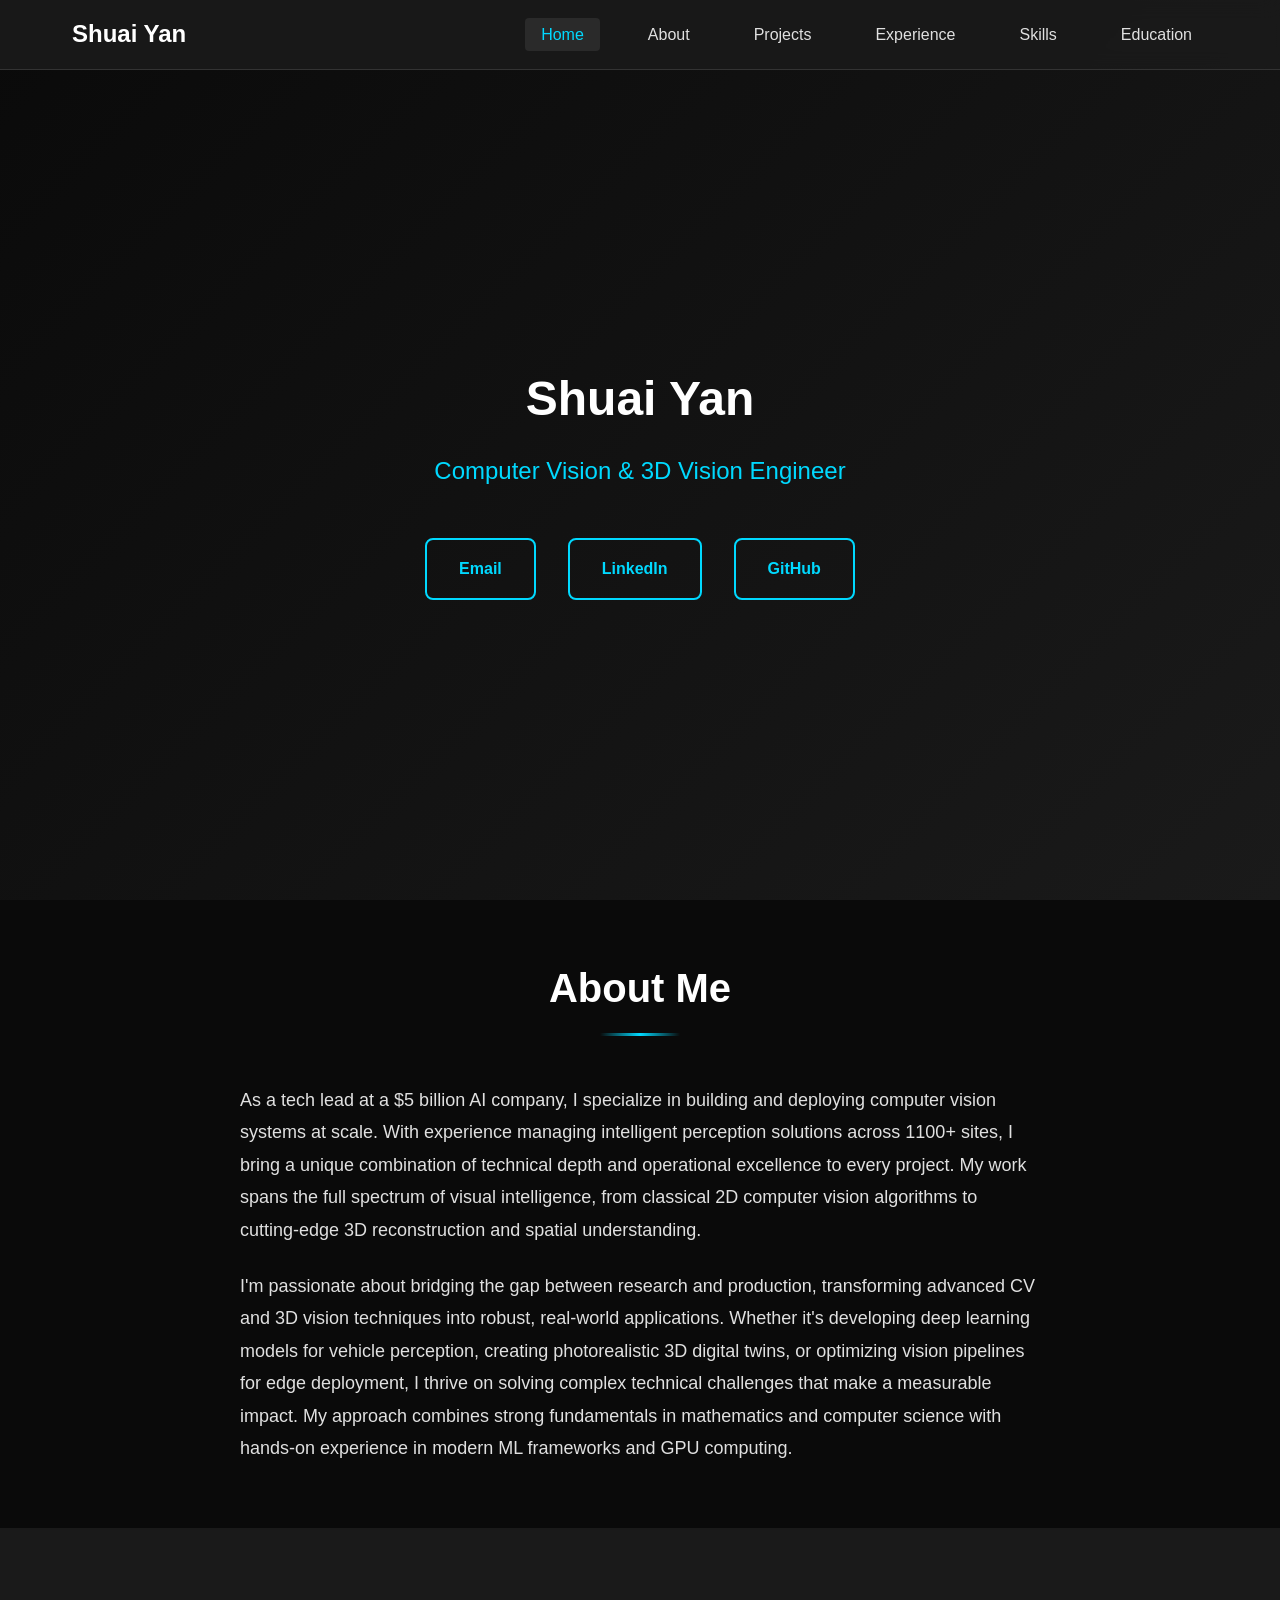
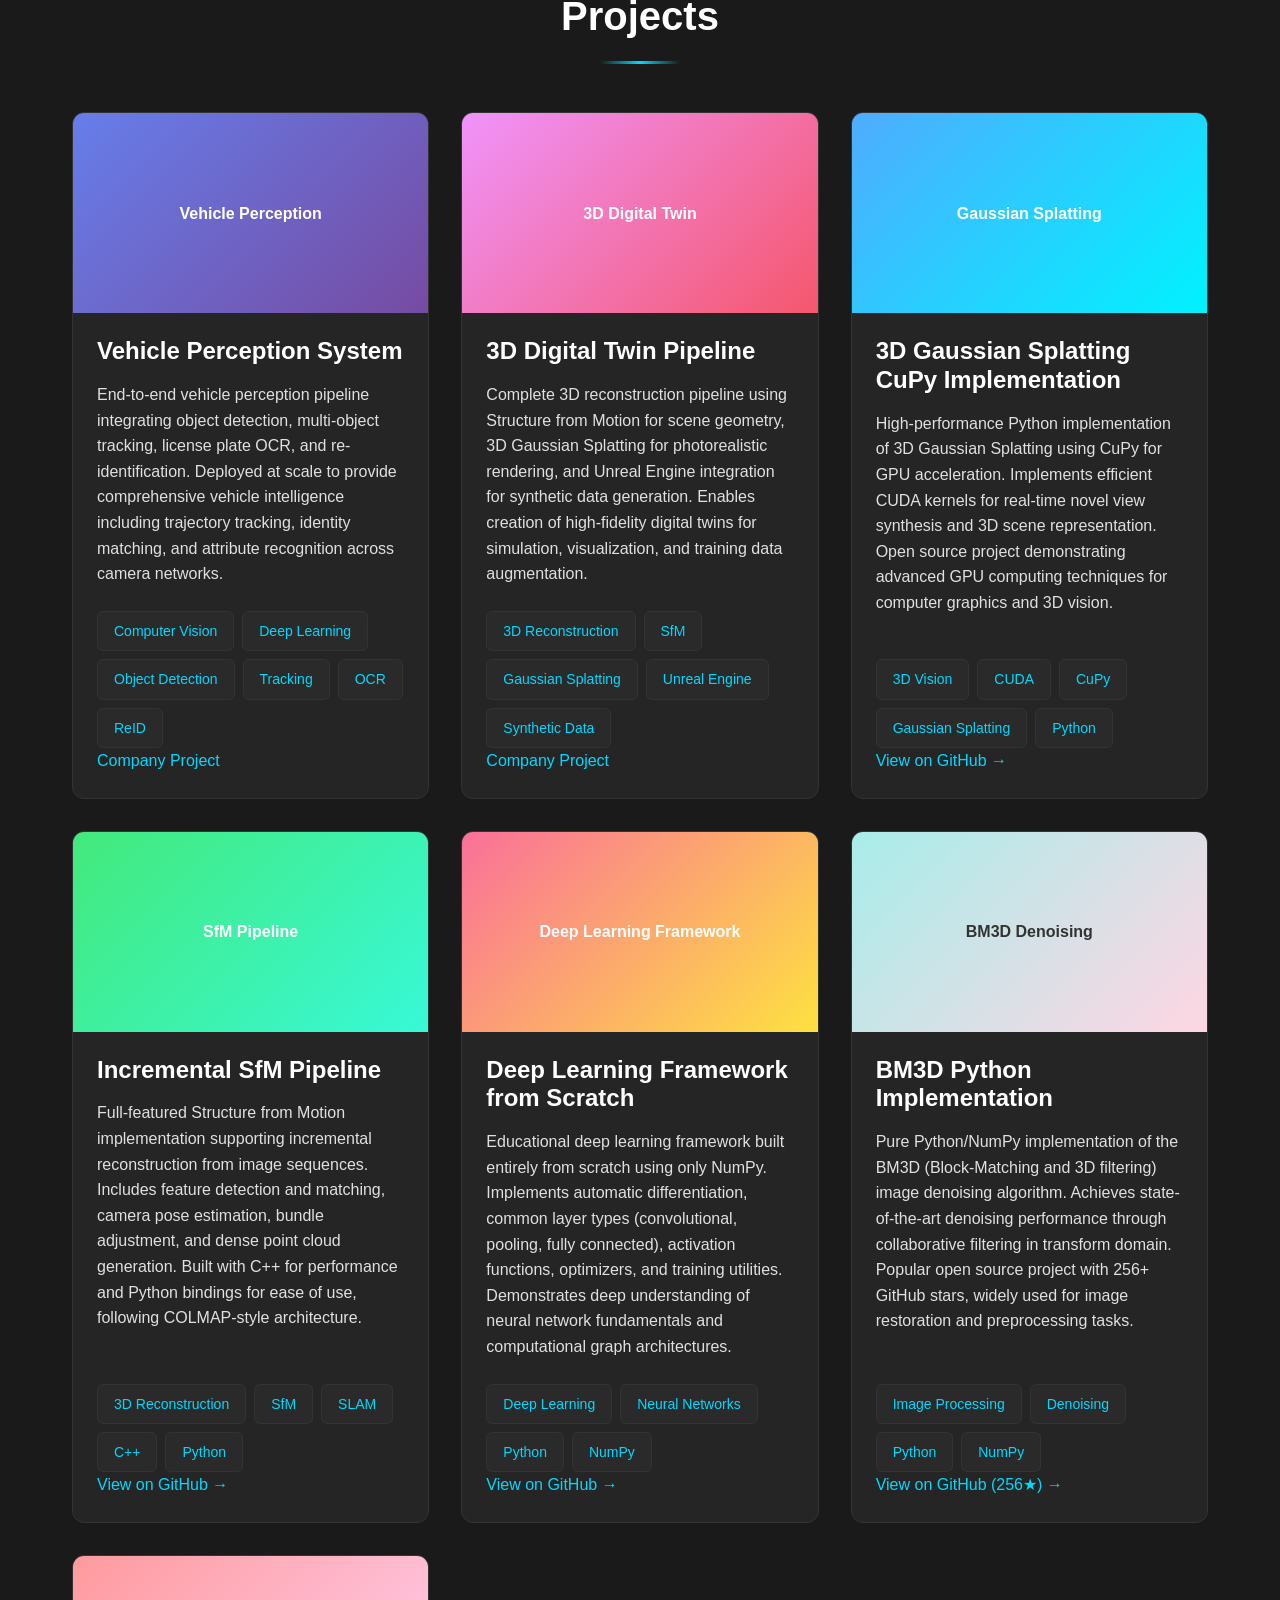
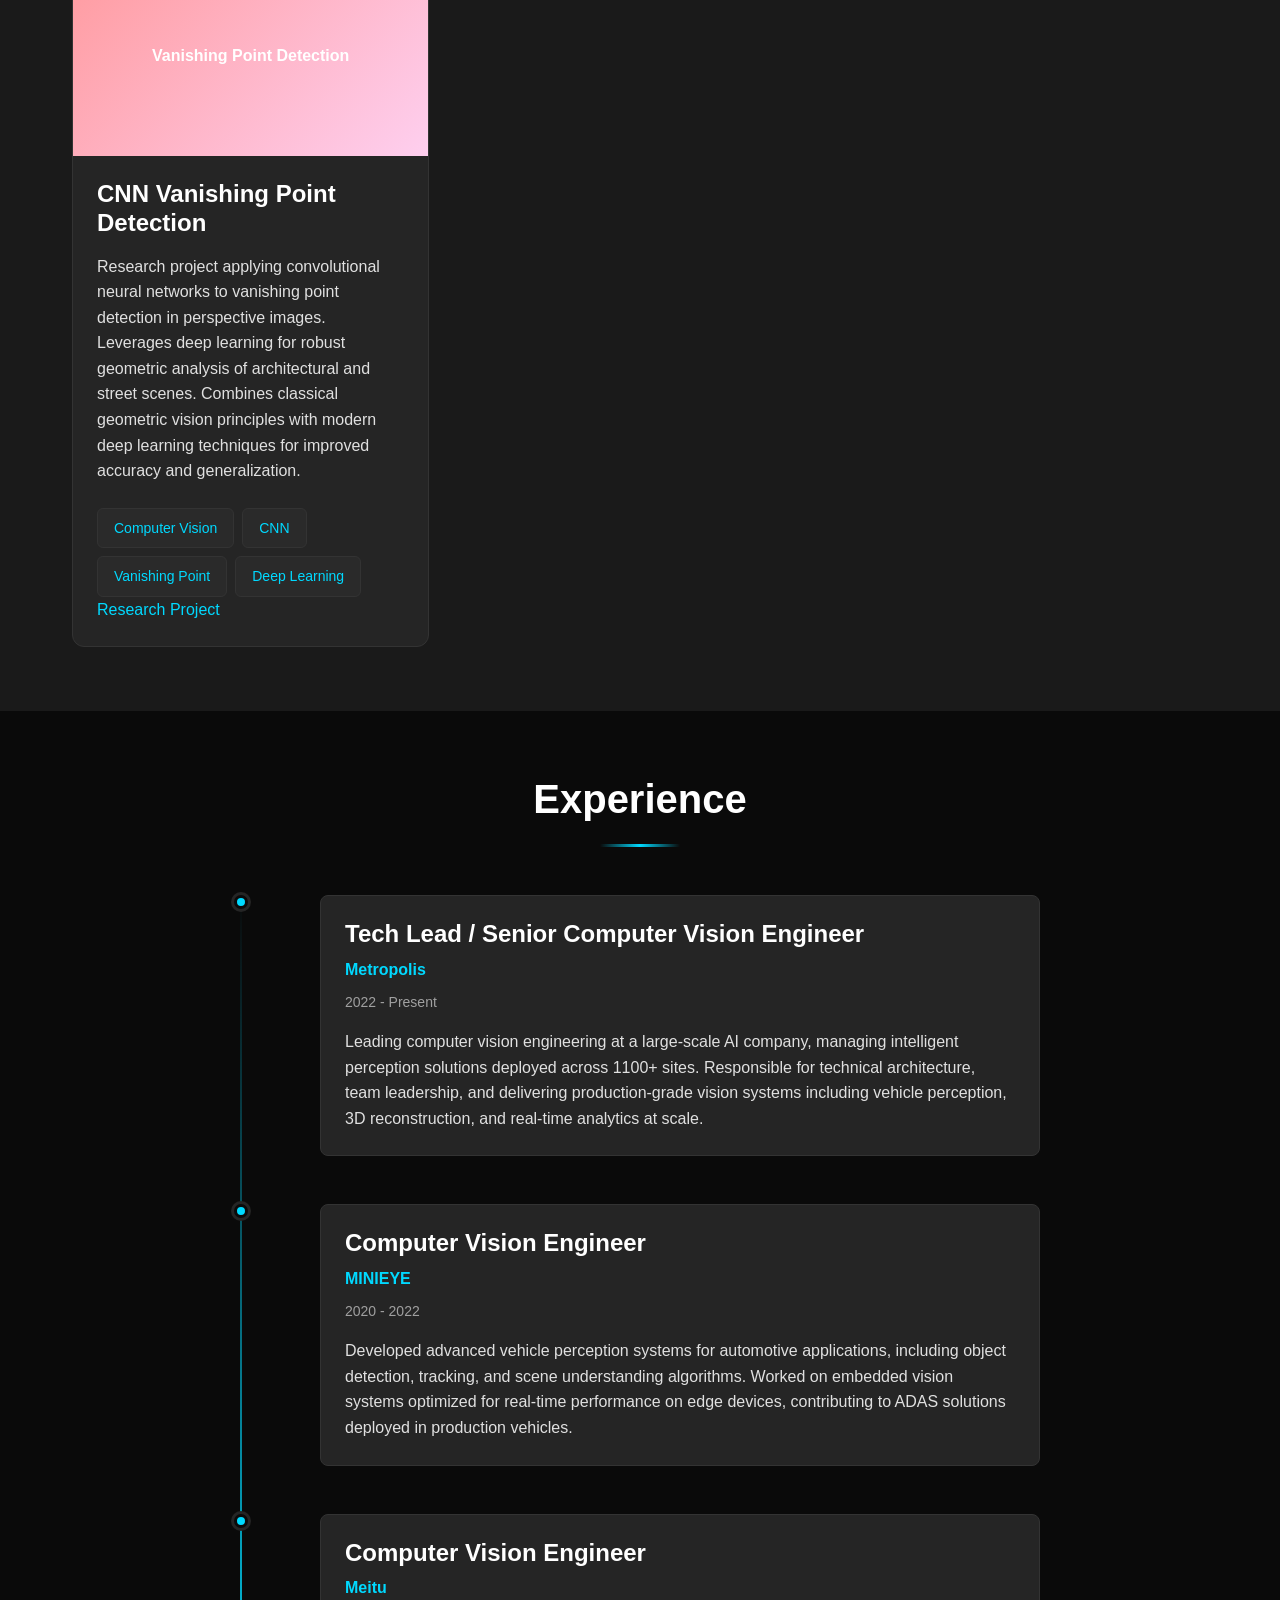
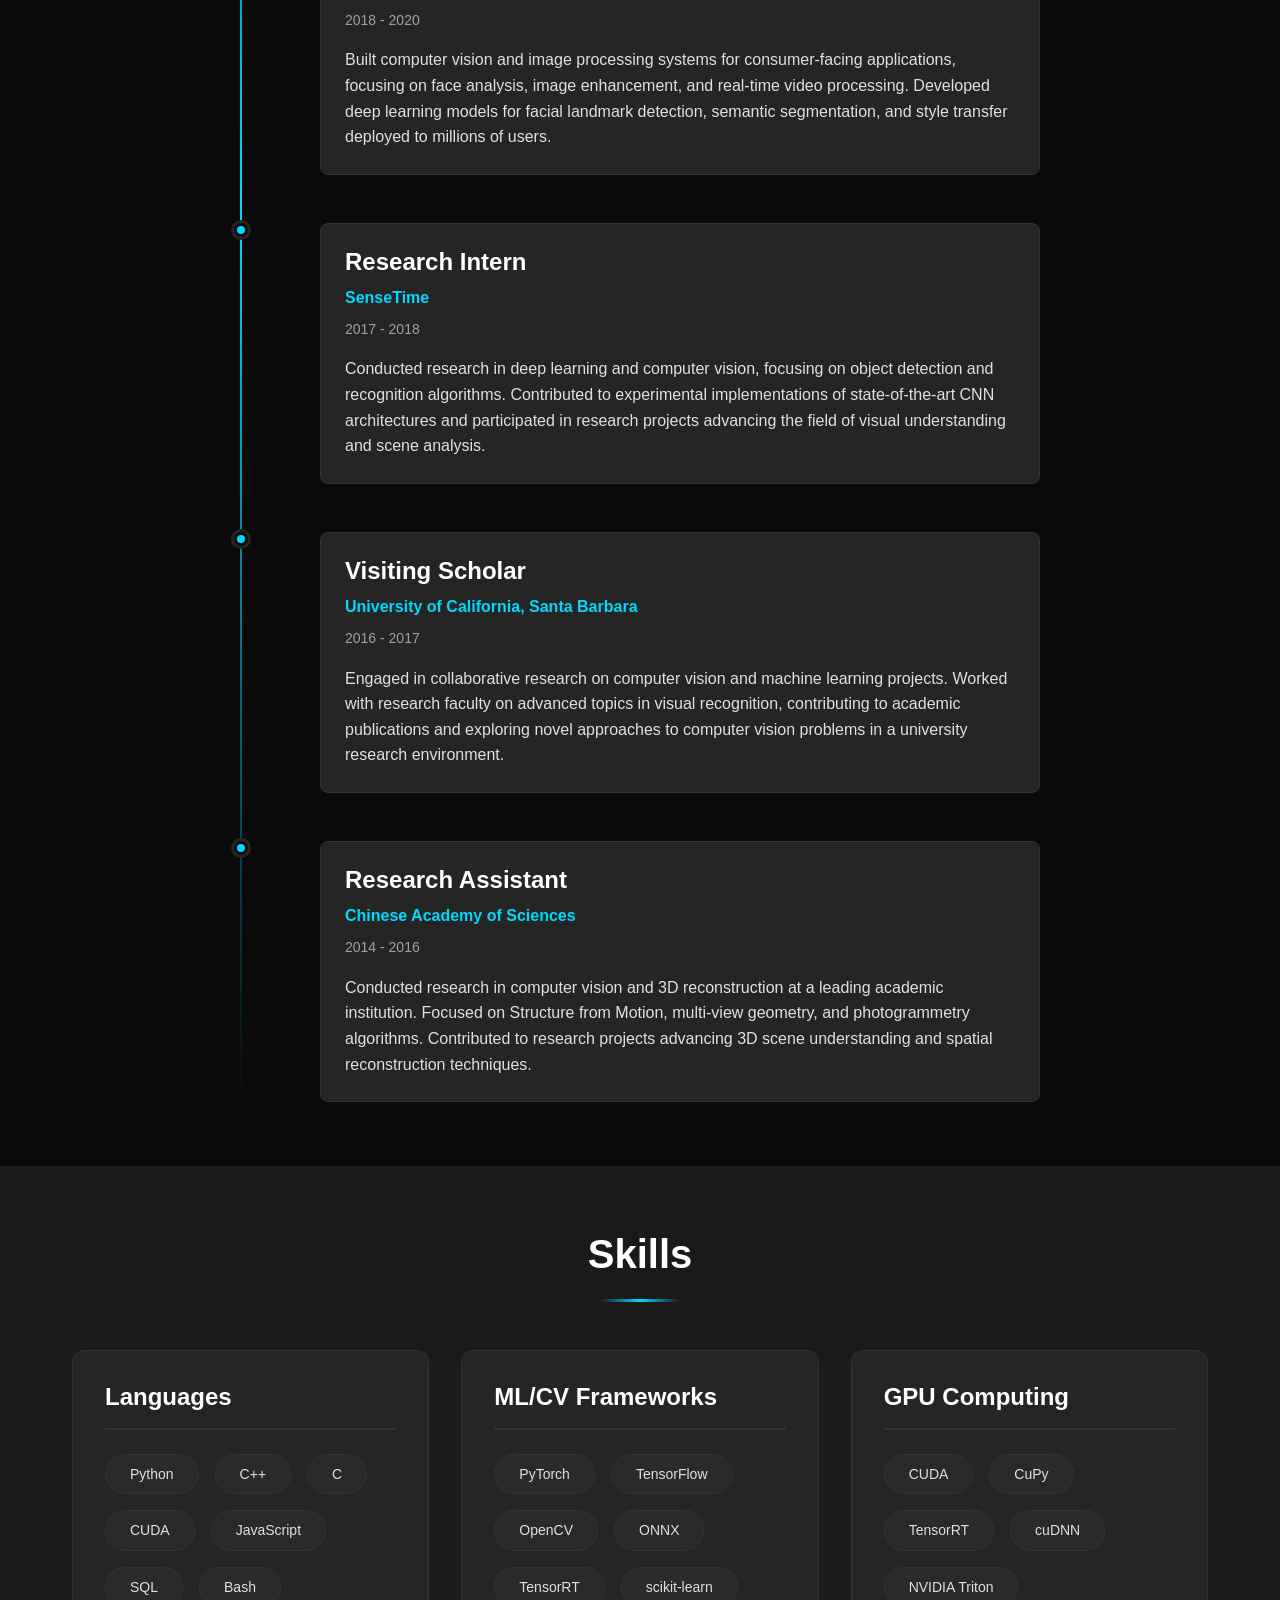
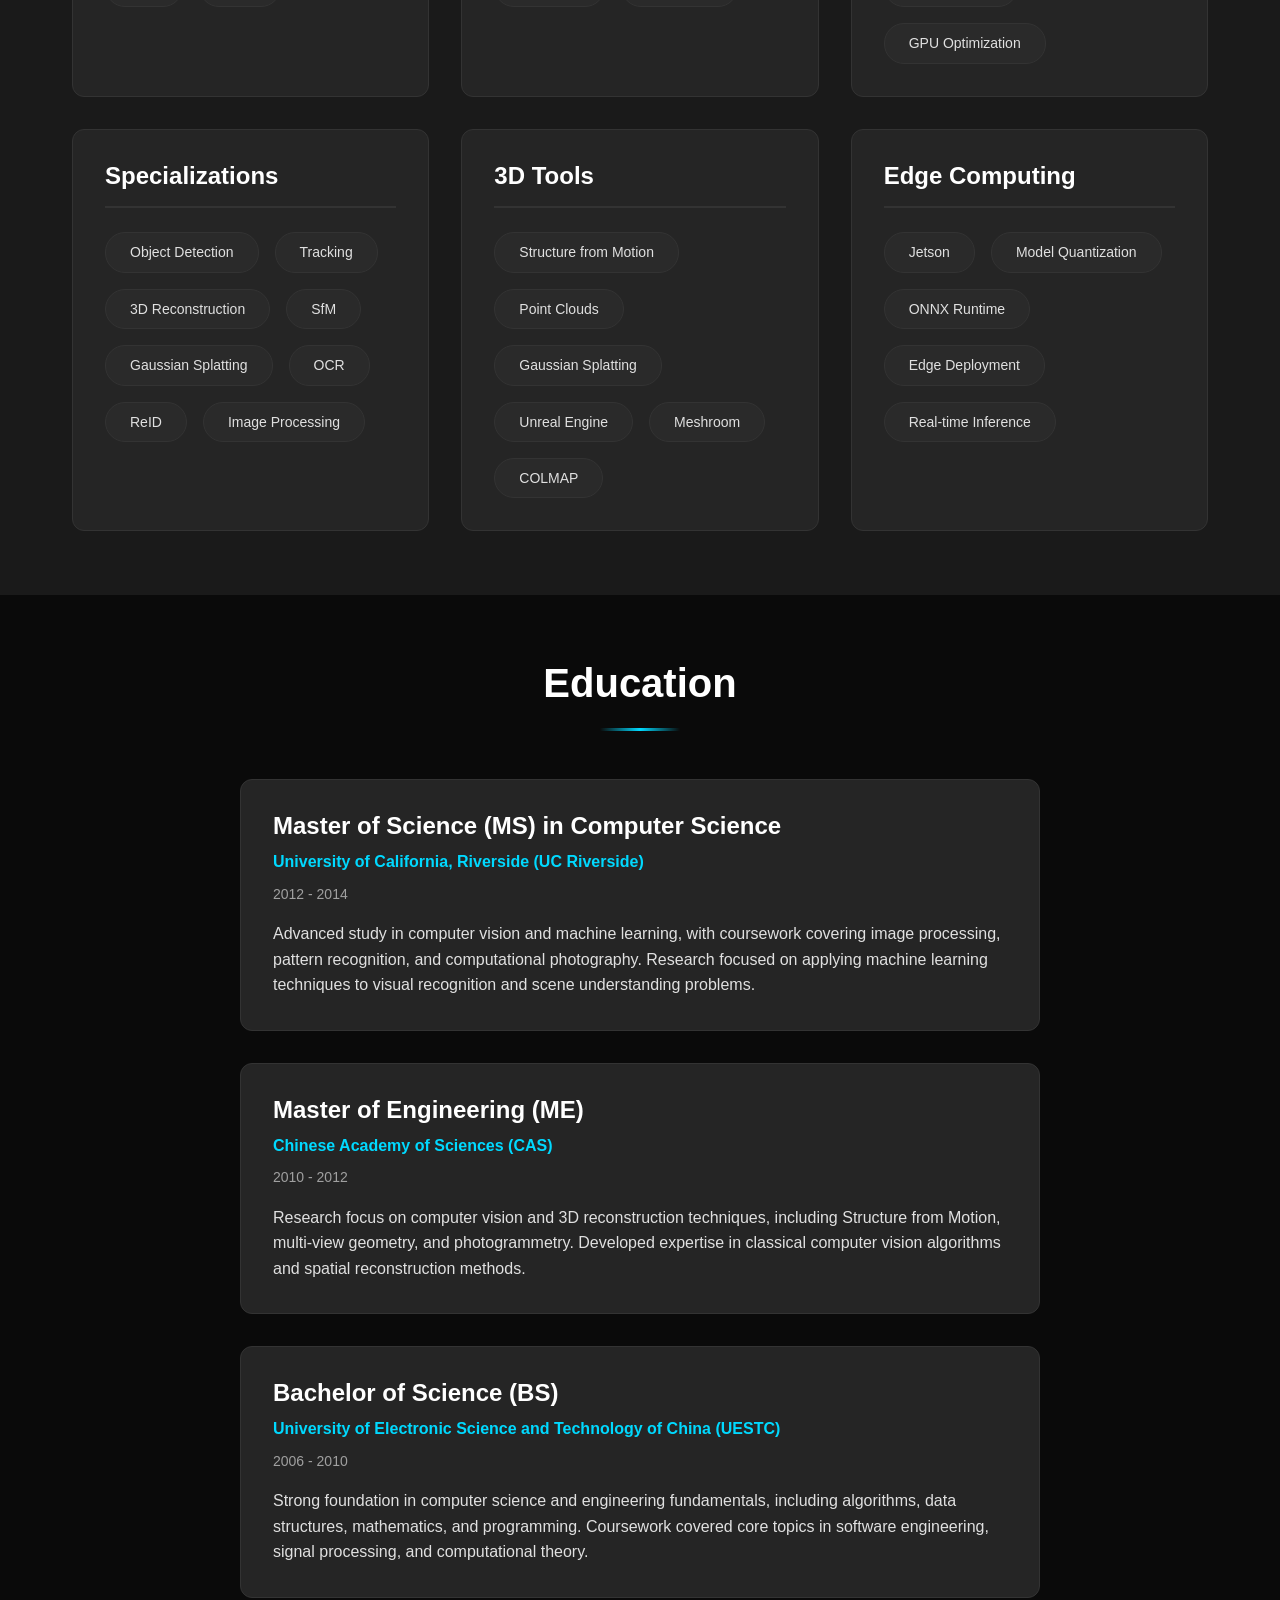
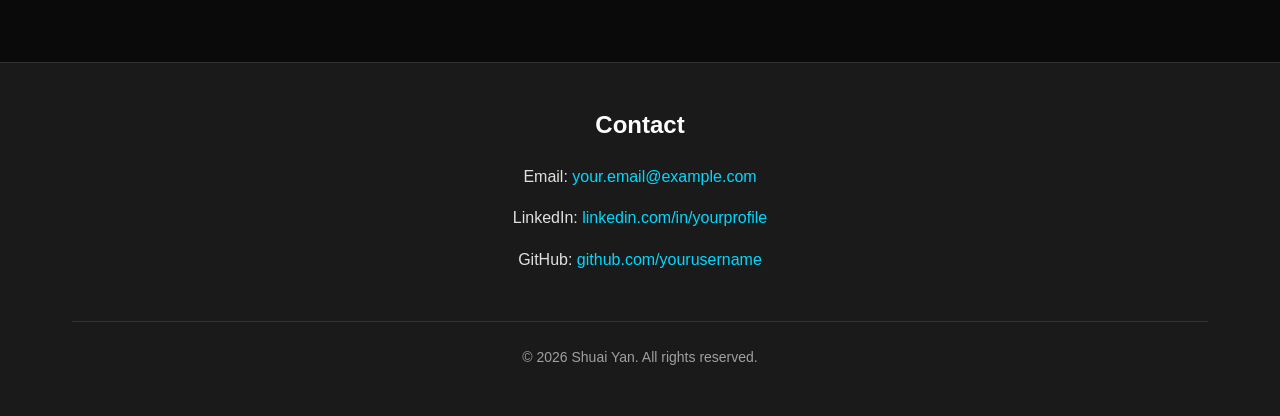
==== commit 3468f31b: "checkpoint: populated Education section with 3 degrees" ====
--- a/index.html
+++ b/index.html
@@ -374,26 +374,26 @@
                 <div class="education-list">
                     <!-- Education Item 1 -->
                     <article class="education-item">
-                        <h3 class="education-degree">Degree Name</h3>
-                        <p class="education-institution">Institution Name</p>
-                        <p class="education-date">Start Date - End Date</p>
-                        <p class="education-description">Additional details or achievements.</p>
+                        <h3 class="education-degree">Master of Science (MS) in Computer Science</h3>
+                        <p class="education-institution">University of California, Riverside (UC Riverside)</p>
+                        <p class="education-date">2012 - 2014</p>
+                        <p class="education-description">Advanced study in computer vision and machine learning, with coursework covering image processing, pattern recognition, and computational photography. Research focused on applying machine learning techniques to visual recognition and scene understanding problems.</p>
                     </article>
 
                     <!-- Education Item 2 -->
                     <article class="education-item">
-                        <h3 class="education-degree">Degree Name</h3>
-                        <p class="education-institution">Institution Name</p>
-                        <p class="education-date">Start Date - End Date</p>
-                        <p class="education-description">Additional details or achievements.</p>
+                        <h3 class="education-degree">Master of Engineering (ME)</h3>
+                        <p class="education-institution">Chinese Academy of Sciences (CAS)</p>
+                        <p class="education-date">2010 - 2012</p>
+                        <p class="education-description">Research focus on computer vision and 3D reconstruction techniques, including Structure from Motion, multi-view geometry, and photogrammetry. Developed expertise in classical computer vision algorithms and spatial reconstruction methods.</p>
                     </article>
 
                     <!-- Education Item 3 -->
                     <article class="education-item">
-                        <h3 class="education-degree">Degree Name</h3>
-                        <p class="education-institution">Institution Name</p>
-                        <p class="education-date">Start Date - End Date</p>
-                        <p class="education-description">Additional details or achievements.</p>
+                        <h3 class="education-degree">Bachelor of Science (BS)</h3>
+                        <p class="education-institution">University of Electronic Science and Technology of China (UESTC)</p>
+                        <p class="education-date">2006 - 2010</p>
+                        <p class="education-description">Strong foundation in computer science and engineering fundamentals, including algorithms, data structures, mathematics, and programming. Coursework covered core topics in software engineering, signal processing, and computational theory.</p>
                     </article>
                 </div>
             </div>
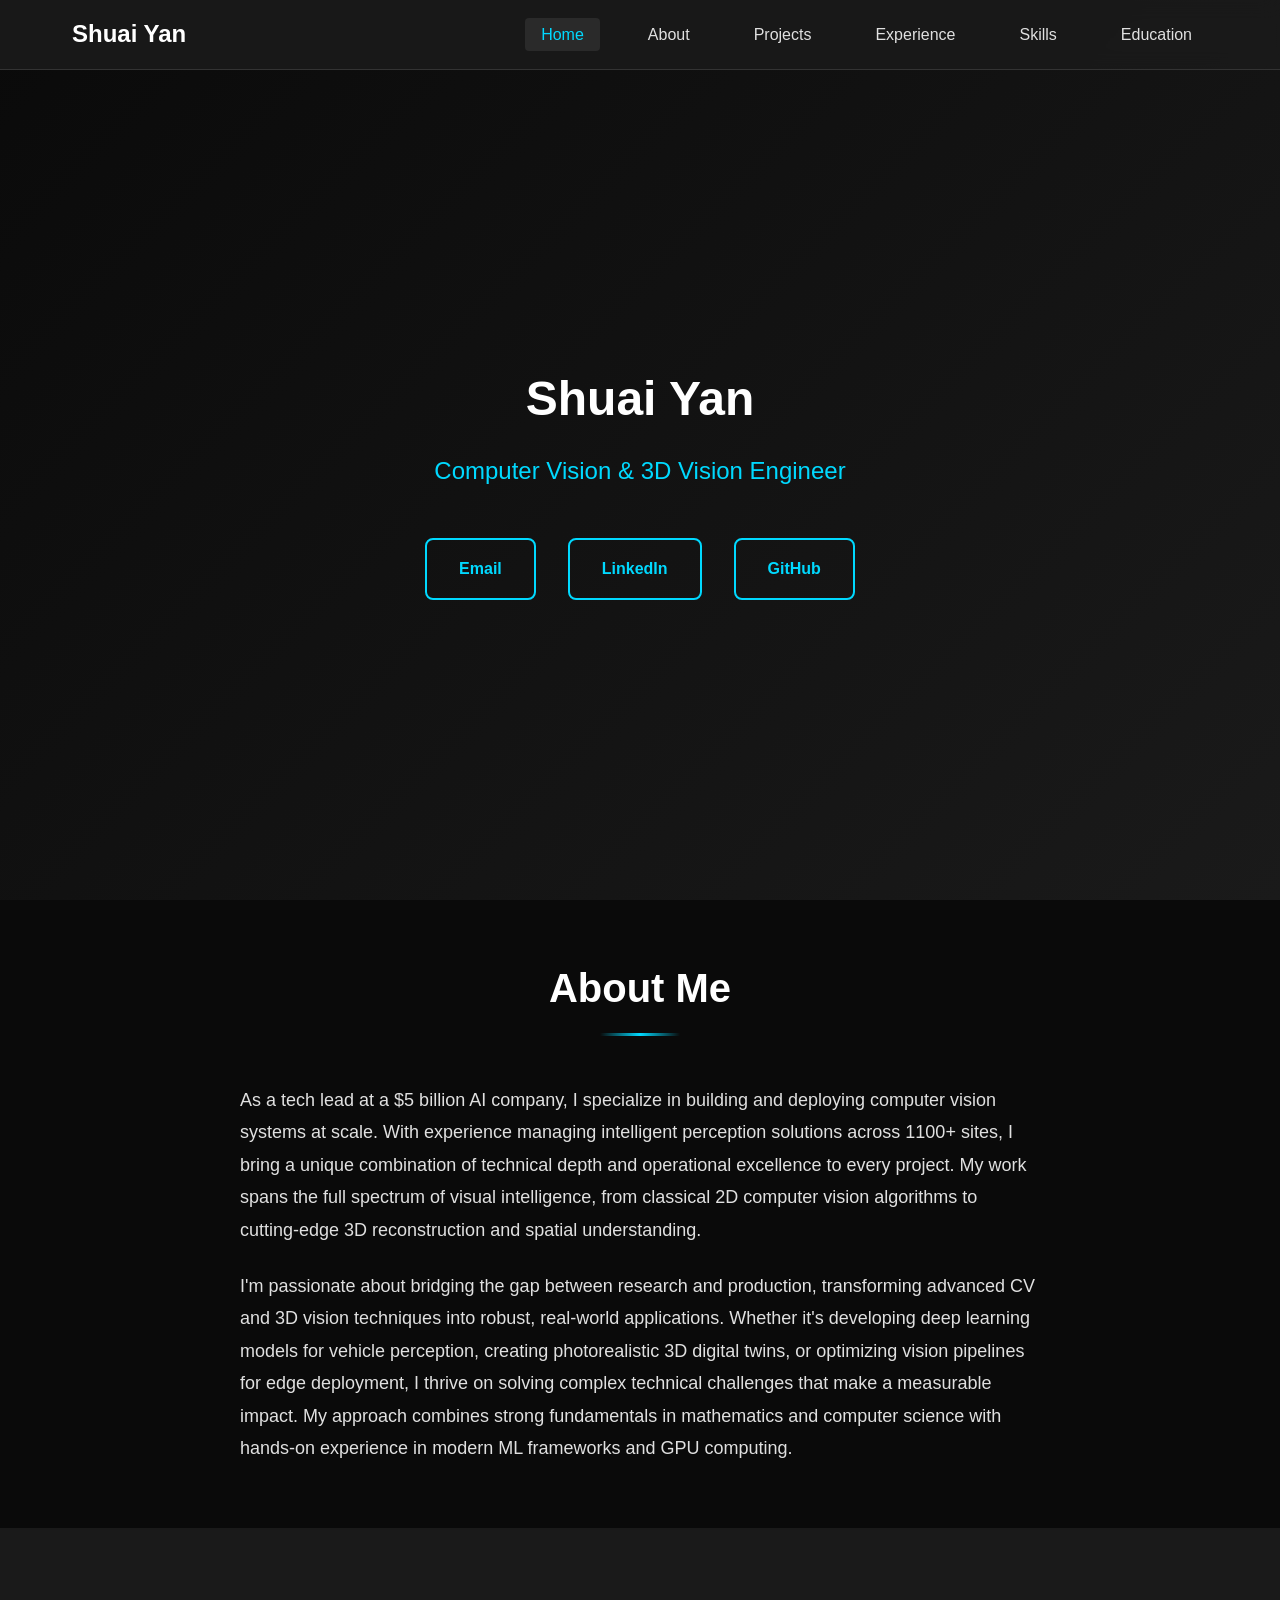
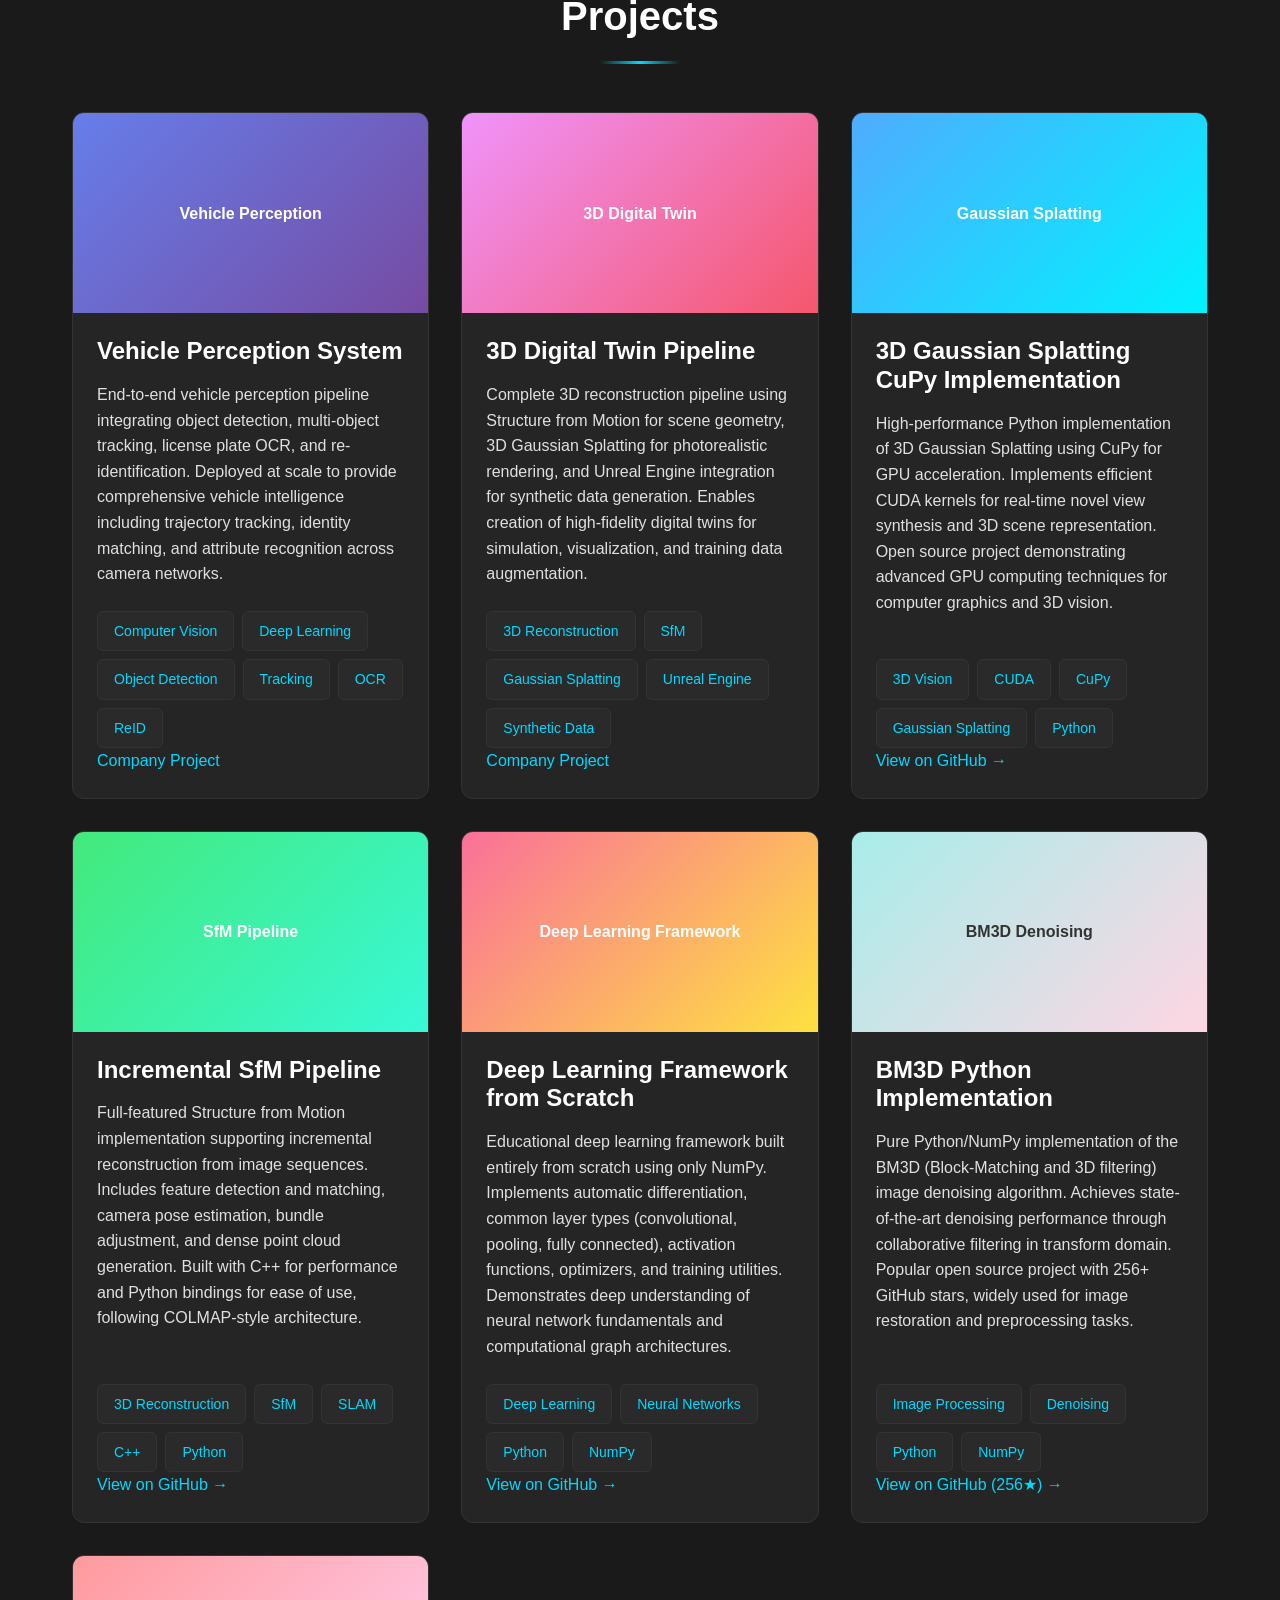
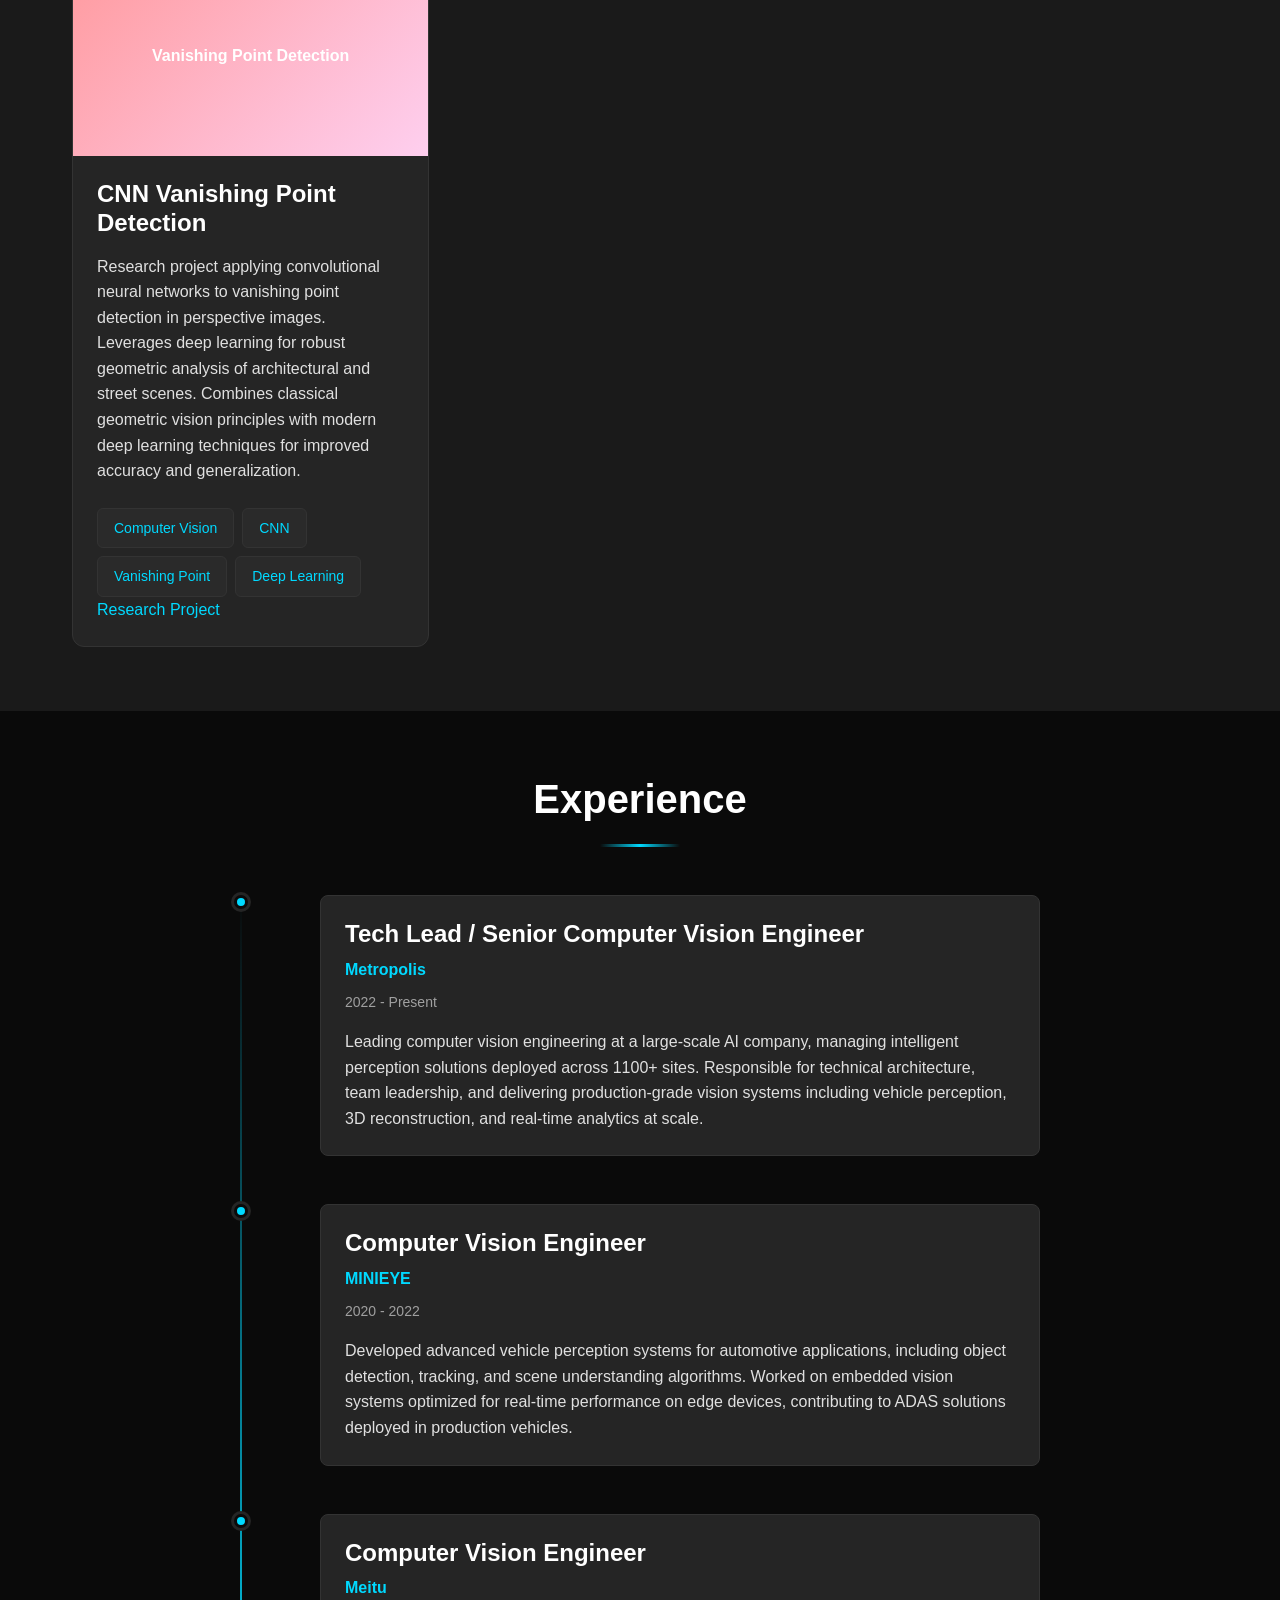
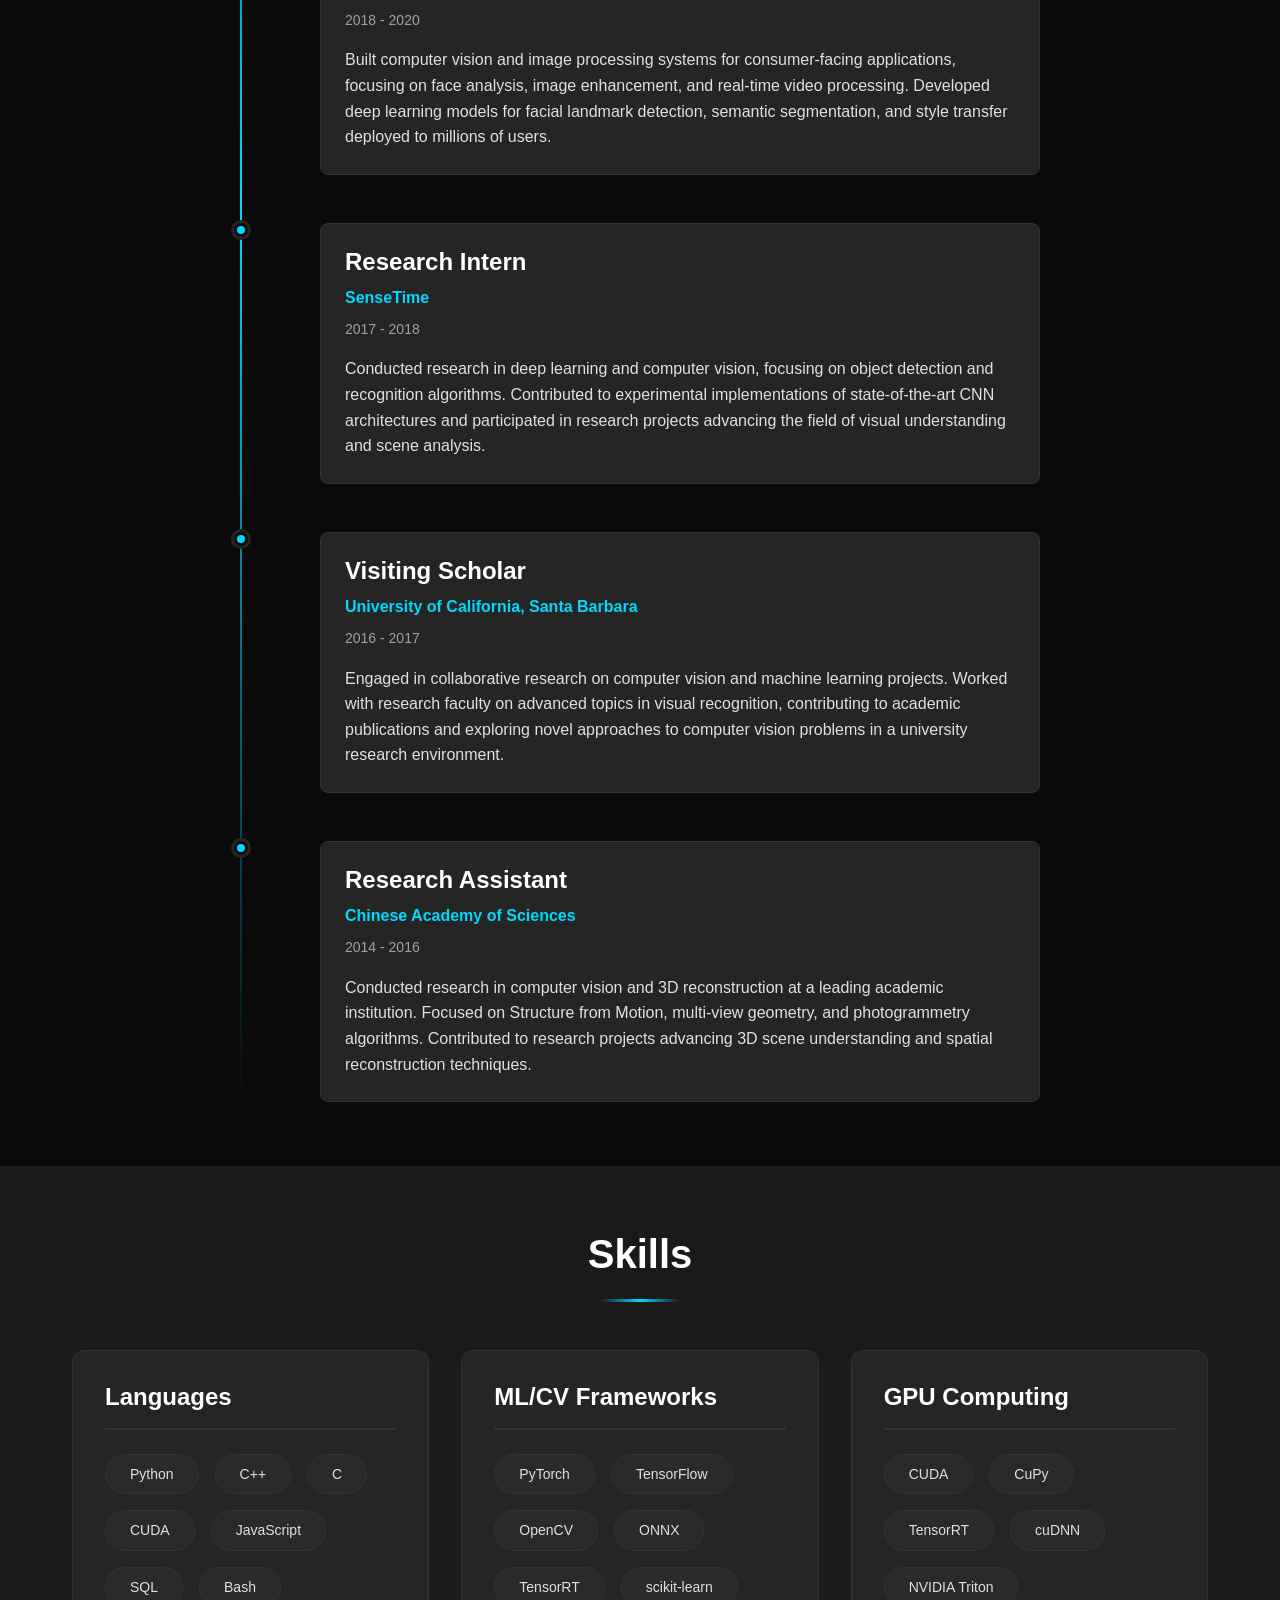
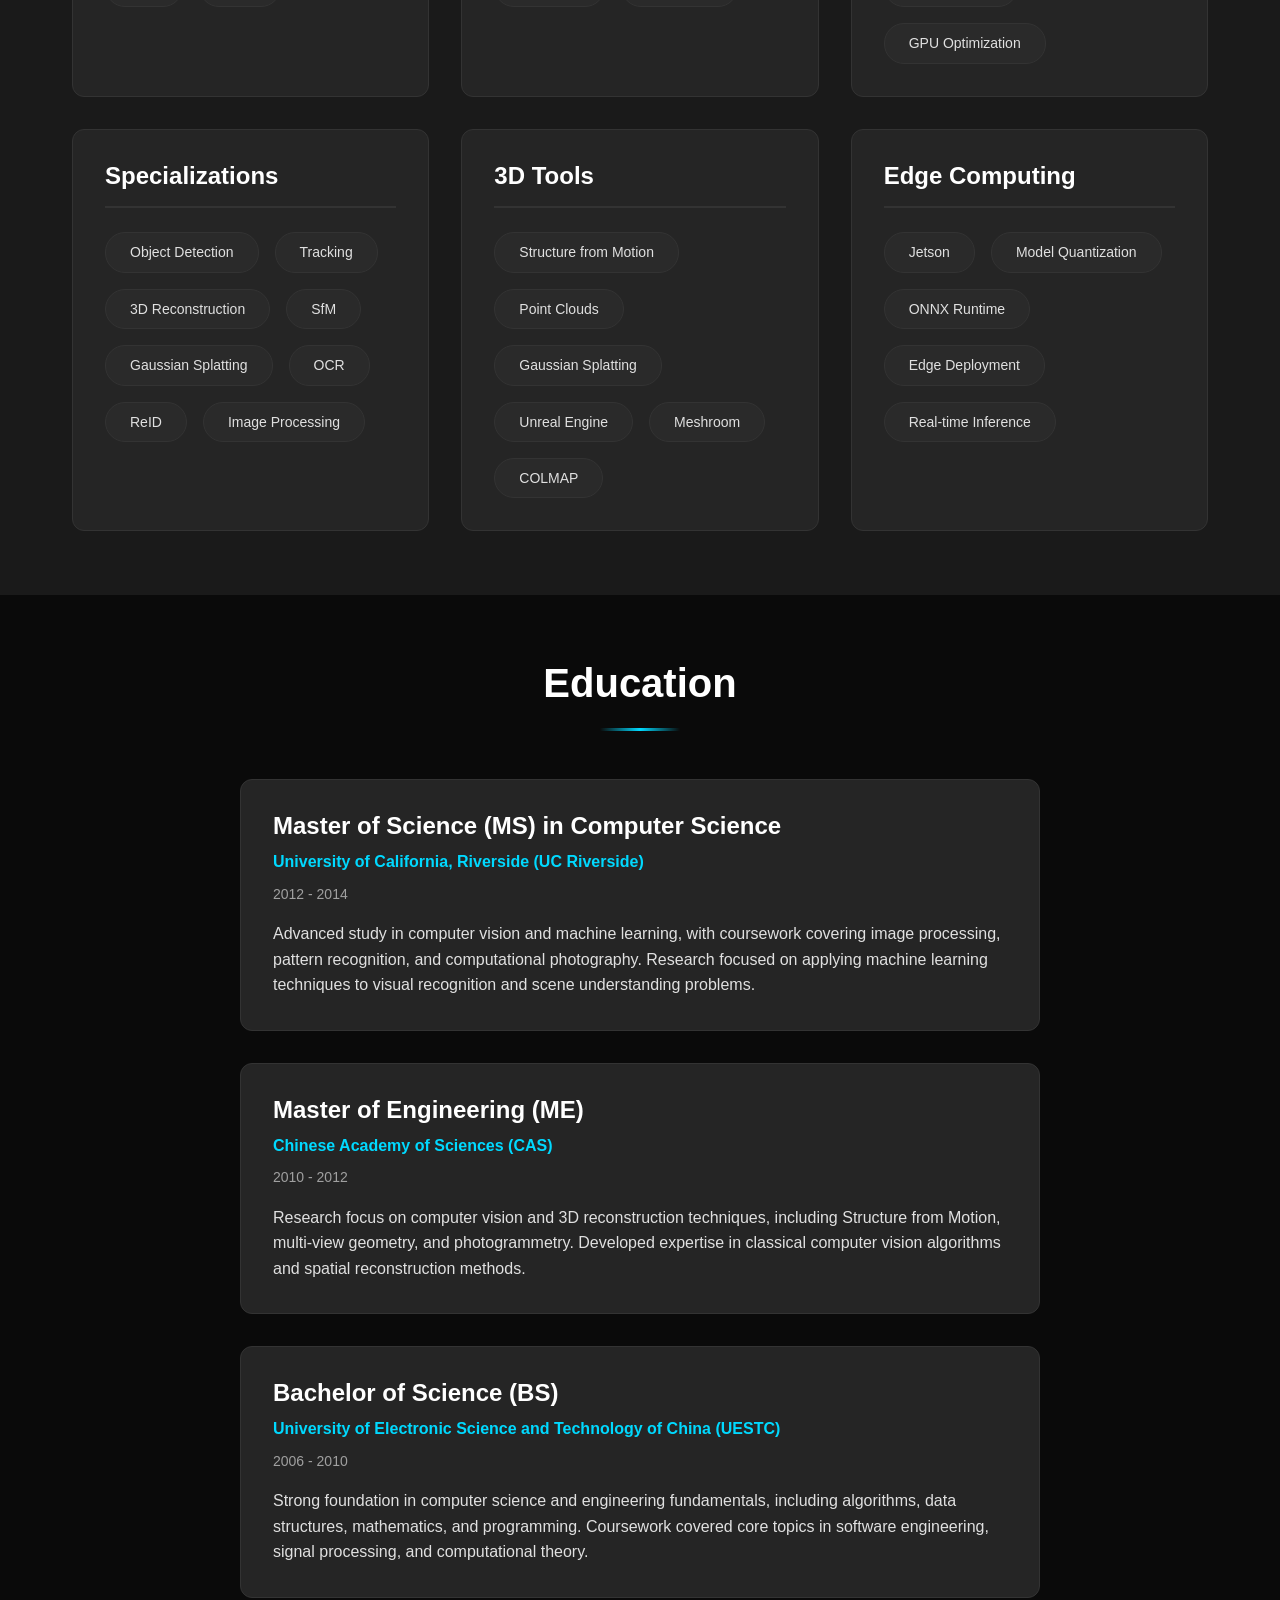
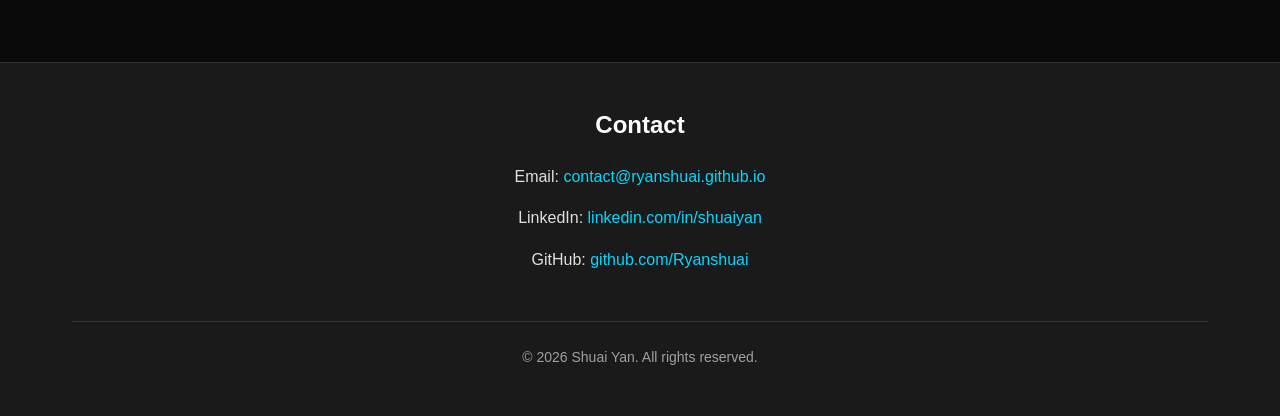
==== commit 34431c37: "checkpoint: populated Footer with contact info and copyright" ====
--- a/index.html
+++ b/index.html
@@ -406,9 +406,9 @@
             <div class="footer-content">
                 <div class="footer-contact">
                     <h3>Contact</h3>
-                    <p>Email: <a href="mailto:your.email@example.com">your.email@example.com</a></p>
-                    <p>LinkedIn: <a href="https://www.linkedin.com/in/yourprofile" target="_blank" rel="noopener noreferrer">linkedin.com/in/yourprofile</a></p>
-                    <p>GitHub: <a href="https://github.com/yourusername" target="_blank" rel="noopener noreferrer">github.com/yourusername</a></p>
+                    <p>Email: <a href="mailto:contact@ryanshuai.github.io">contact@ryanshuai.github.io</a></p>
+                    <p>LinkedIn: <a href="https://linkedin.com/in/shuaiyan" target="_blank" rel="noopener noreferrer">linkedin.com/in/shuaiyan</a></p>
+                    <p>GitHub: <a href="https://github.com/Ryanshuai" target="_blank" rel="noopener noreferrer">github.com/Ryanshuai</a></p>
                 </div>
                 <div class="footer-copyright">
                     <p>&copy; 2026 Shuai Yan. All rights reserved.</p>
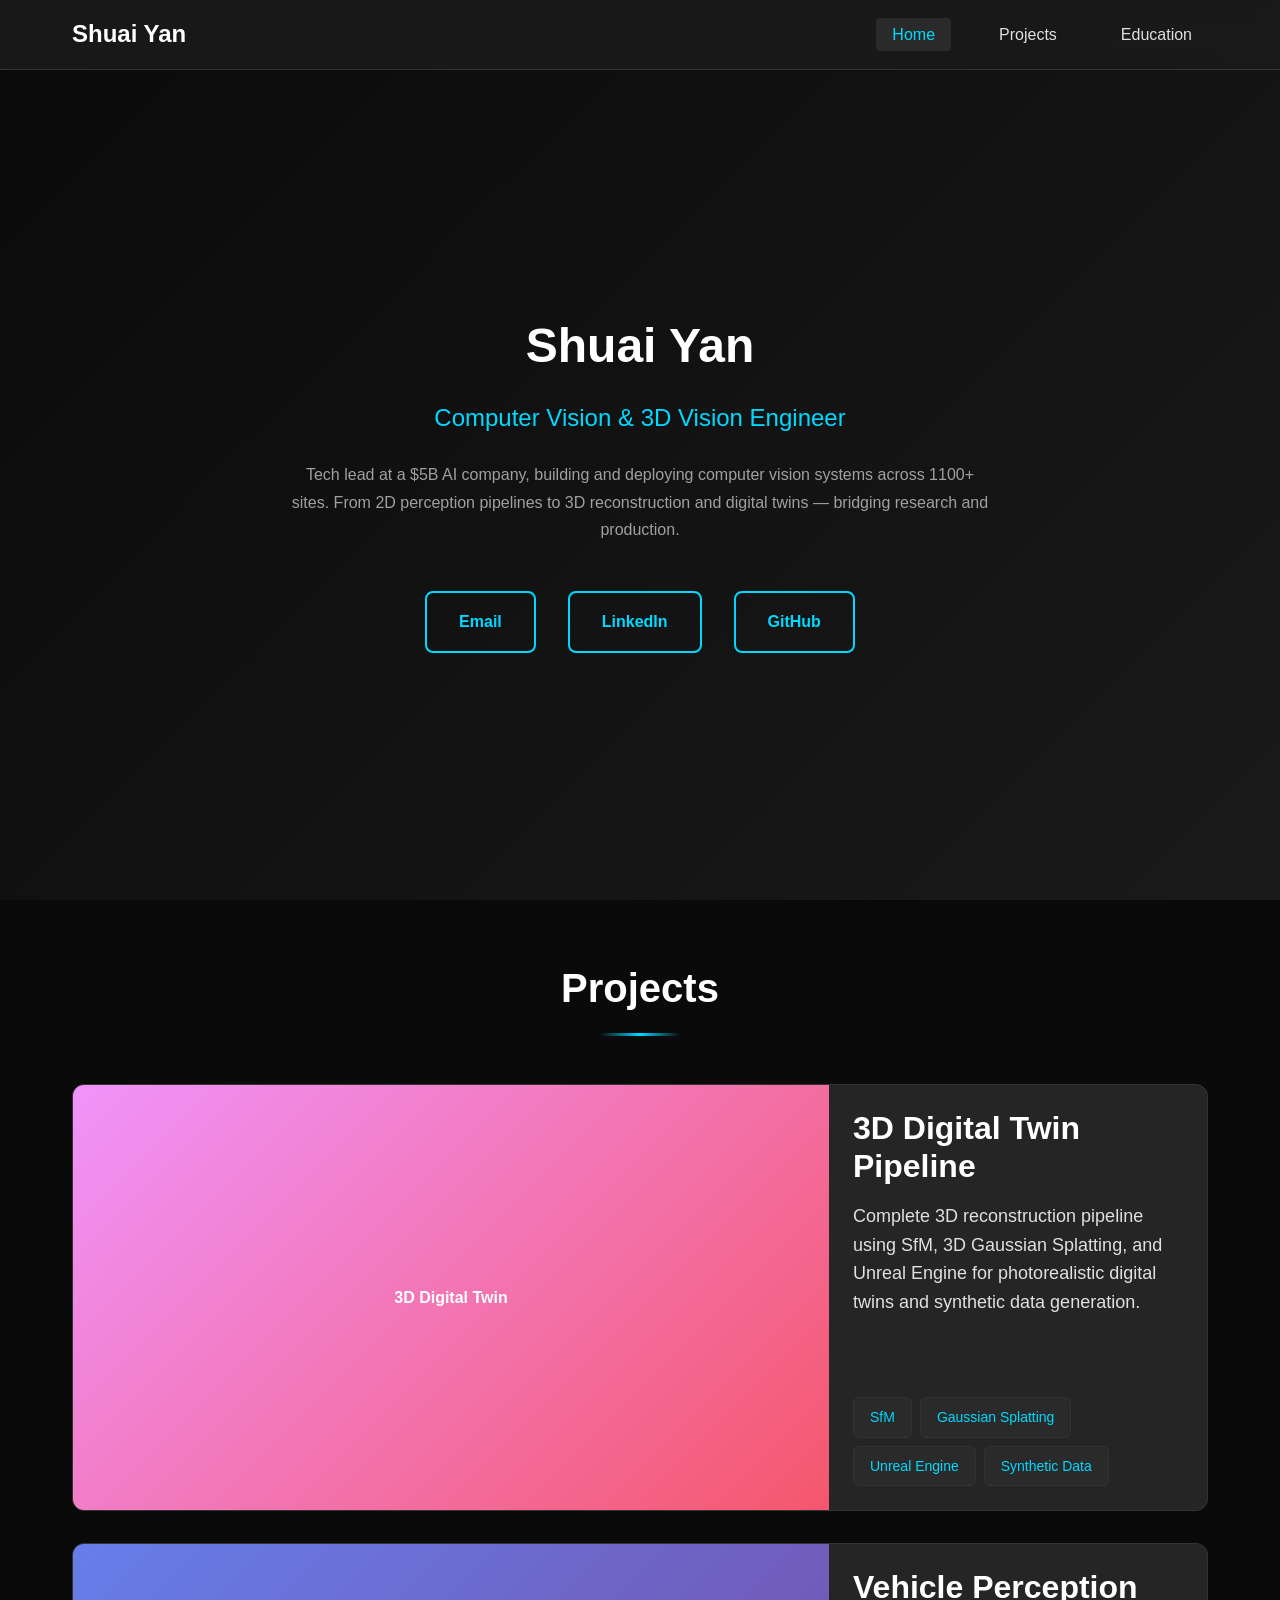
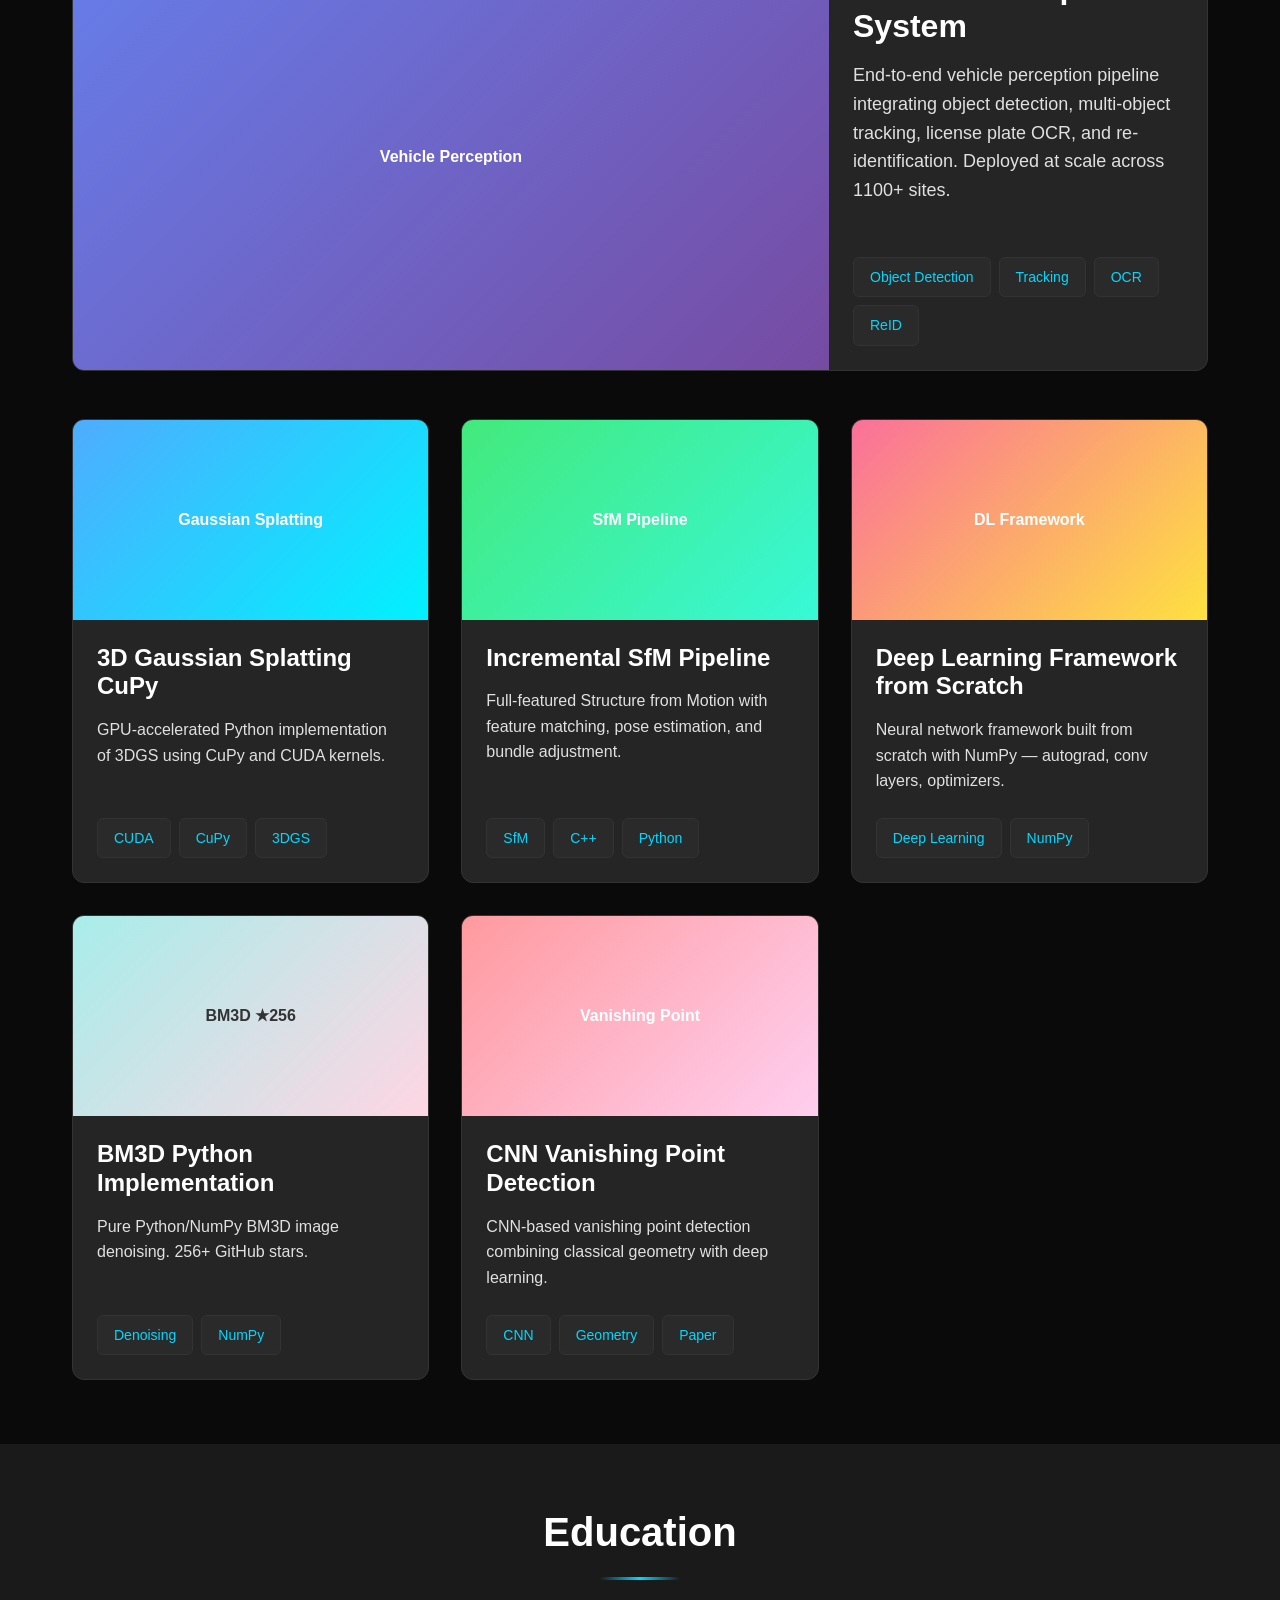
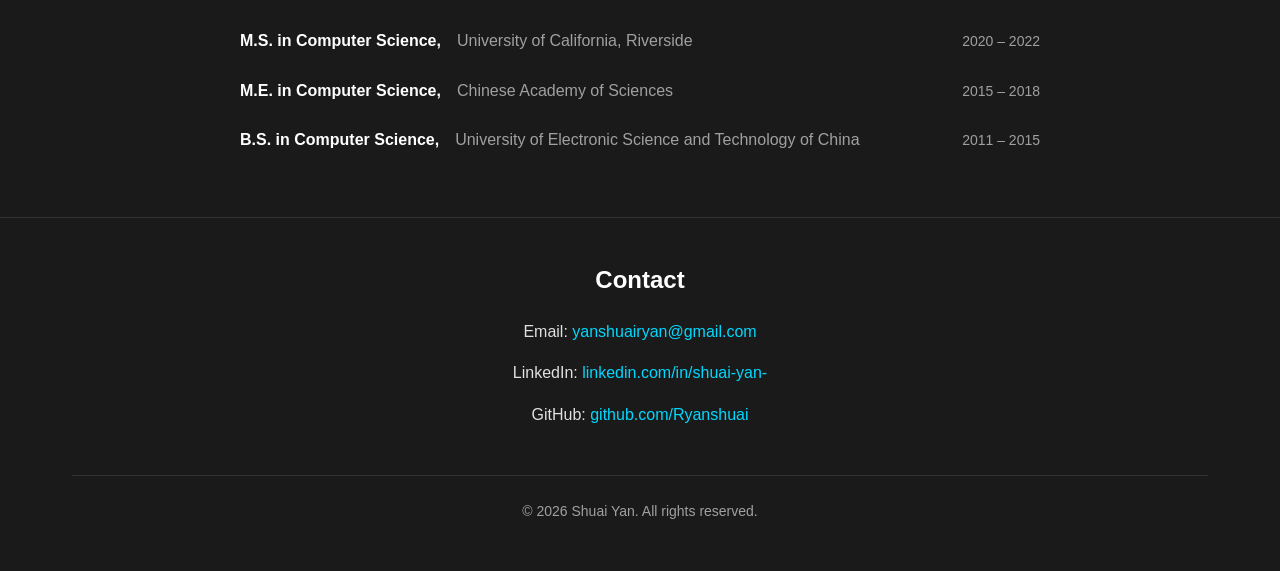
==== commit c73de508: "Add digital twin project page with 3D reconstruction videos - Add digital twin detail page with vide" ====
--- a/index.html
+++ b/index.html
@@ -15,10 +15,7 @@
             <a href="#home" class="nav-logo">Shuai Yan</a>
             <ul class="nav-menu">
                 <li><a href="#home" class="nav-link">Home</a></li>
-                <li><a href="#about" class="nav-link">About</a></li>
                 <li><a href="#projects" class="nav-link">Projects</a></li>
-                <li><a href="#experience" class="nav-link">Experience</a></li>
-                <li><a href="#skills" class="nav-link">Skills</a></li>
                 <li><a href="#education" class="nav-link">Education</a></li>
             </ul>
         </div>
@@ -29,11 +26,12 @@
         <div class="hero-container">
             <h1 class="hero-name">Shuai Yan</h1>
             <p class="hero-title">Computer Vision & 3D Vision Engineer</p>
+            <p class="hero-about">Tech lead at a $5B AI company, building and deploying computer vision systems across 1100+ sites. From 2D perception pipelines to 3D reconstruction and digital twins — bridging research and production.</p>
             <div class="hero-contact">
-                <a href="mailto:contact@ryanshuai.github.io" class="contact-link" aria-label="Email">
+                <a href="mailto:yanshuairyan@gmail.com" class="contact-link" aria-label="Email" target="_blank" rel="noopener noreferrer">
                     <span>Email</span>
                 </a>
-                <a href="https://linkedin.com/in/shuaiyan" target="_blank" rel="noopener noreferrer" class="contact-link" aria-label="LinkedIn">
+                <a href="https://www.linkedin.com/in/shuai-yan-" target="_blank" rel="noopener noreferrer" class="contact-link" aria-label="LinkedIn">
                     <span>LinkedIn</span>
                 </a>
                 <a href="https://github.com/Ryanshuai" target="_blank" rel="noopener noreferrer" class="contact-link" aria-label="GitHub">
@@ -44,325 +42,119 @@
     </header>
 
     <main>
-        <!-- About Section -->
-        <section id="about" class="about-section">
-            <div class="container">
-                <h2 class="section-title">About Me</h2>
-                <div class="about-content">
-                    <p>
-                        As a tech lead at a $5 billion AI company, I specialize in building and deploying computer vision systems at scale.
-                        With experience managing intelligent perception solutions across 1100+ sites, I bring a unique combination of technical
-                        depth and operational excellence to every project. My work spans the full spectrum of visual intelligence, from classical
-                        2D computer vision algorithms to cutting-edge 3D reconstruction and spatial understanding.
-                    </p>
-                    <p>
-                        I'm passionate about bridging the gap between research and production, transforming advanced CV and 3D vision techniques
-                        into robust, real-world applications. Whether it's developing deep learning models for vehicle perception, creating
-                        photorealistic 3D digital twins, or optimizing vision pipelines for edge deployment, I thrive on solving complex technical
-                        challenges that make a measurable impact. My approach combines strong fundamentals in mathematics and computer science with
-                        hands-on experience in modern ML frameworks and GPU computing.
-                    </p>
-                </div>
-            </div>
-        </section>
-
         <!-- Projects Section -->
         <section id="projects" class="projects-section">
             <div class="container">
                 <h2 class="section-title">Projects</h2>
-                <div class="projects-grid">
-                    <!-- Project Card 1 -->
-                    <article class="project-card">
+                <!-- Featured Projects (full-width) -->
+                <div class="projects-featured">
+                    <a href="projects/digital_twin.html" class="project-card featured">
+                        <div class="project-image">
+                            <div class="placeholder-block" style="background: linear-gradient(135deg, #f093fb 0%, #f5576c 100%); display: flex; align-items: center; justify-content: center; height: 100%; color: white; font-weight: bold;">3D Digital Twin</div>
+                        </div>
+                        <div class="project-content">
+                            <h3 class="project-title">3D Digital Twin Pipeline</h3>
+                            <p class="project-description">Complete 3D reconstruction pipeline using SfM, 3D Gaussian Splatting, and Unreal Engine for photorealistic digital twins and synthetic data generation.</p>
+                            <div class="project-tags">
+                                <span class="tag">SfM</span>
+                                <span class="tag">Gaussian Splatting</span>
+                                <span class="tag">Unreal Engine</span>
+                                <span class="tag">Synthetic Data</span>
+                            </div>
+                        </div>
+                    </a>
+
+                    <a href="projects/vehicle_perception.html" class="project-card featured">
                         <div class="project-image">
                             <div class="placeholder-block" style="background: linear-gradient(135deg, #667eea 0%, #764ba2 100%); display: flex; align-items: center; justify-content: center; height: 100%; color: white; font-weight: bold;">Vehicle Perception</div>
                         </div>
                         <div class="project-content">
                             <h3 class="project-title">Vehicle Perception System</h3>
-                            <p class="project-description">End-to-end vehicle perception pipeline integrating object detection, multi-object tracking, license plate OCR, and re-identification. Deployed at scale to provide comprehensive vehicle intelligence including trajectory tracking, identity matching, and attribute recognition across camera networks.</p>
-                            <div class="project-tags">
-                                <span class="tag">Computer Vision</span>
-                                <span class="tag">Deep Learning</span>
+                            <p class="project-description">End-to-end vehicle perception pipeline integrating object detection, multi-object tracking, license plate OCR, and re-identification. Deployed at scale across 1100+ sites.</p>
+                            <div class="project-tags">
                                 <span class="tag">Object Detection</span>
                                 <span class="tag">Tracking</span>
                                 <span class="tag">OCR</span>
                                 <span class="tag">ReID</span>
                             </div>
-                            <a href="#" class="project-link">Company Project</a>
-                        </div>
-                    </article>
-
-                    <!-- Project Card 2 -->
-                    <article class="project-card">
-                        <div class="project-image">
-                            <div class="placeholder-block" style="background: linear-gradient(135deg, #f093fb 0%, #f5576c 100%); display: flex; align-items: center; justify-content: center; height: 100%; color: white; font-weight: bold;">3D Digital Twin</div>
-                        </div>
-                        <div class="project-content">
-                            <h3 class="project-title">3D Digital Twin Pipeline</h3>
-                            <p class="project-description">Complete 3D reconstruction pipeline using Structure from Motion for scene geometry, 3D Gaussian Splatting for photorealistic rendering, and Unreal Engine integration for synthetic data generation. Enables creation of high-fidelity digital twins for simulation, visualization, and training data augmentation.</p>
-                            <div class="project-tags">
-                                <span class="tag">3D Reconstruction</span>
-                                <span class="tag">SfM</span>
-                                <span class="tag">Gaussian Splatting</span>
-                                <span class="tag">Unreal Engine</span>
-                                <span class="tag">Synthetic Data</span>
-                            </div>
-                            <a href="#" class="project-link">Company Project</a>
-                        </div>
-                    </article>
-
-                    <!-- Project Card 3 -->
-                    <article class="project-card">
+                        </div>
+                    </a>
+                </div>
+
+                <!-- Other Projects (normal grid) -->
+                <div class="projects-grid">
+                    <a href="https://github.com/Ryanshuai" target="_blank" rel="noopener noreferrer" class="project-card">
                         <div class="project-image">
                             <div class="placeholder-block" style="background: linear-gradient(135deg, #4facfe 0%, #00f2fe 100%); display: flex; align-items: center; justify-content: center; height: 100%; color: white; font-weight: bold;">Gaussian Splatting</div>
                         </div>
                         <div class="project-content">
-                            <h3 class="project-title">3D Gaussian Splatting CuPy Implementation</h3>
-                            <p class="project-description">High-performance Python implementation of 3D Gaussian Splatting using CuPy for GPU acceleration. Implements efficient CUDA kernels for real-time novel view synthesis and 3D scene representation. Open source project demonstrating advanced GPU computing techniques for computer graphics and 3D vision.</p>
-                            <div class="project-tags">
-                                <span class="tag">3D Vision</span>
+                            <h3 class="project-title">3D Gaussian Splatting CuPy</h3>
+                            <p class="project-description">GPU-accelerated Python implementation of 3DGS using CuPy and CUDA kernels.</p>
+                            <div class="project-tags">
                                 <span class="tag">CUDA</span>
                                 <span class="tag">CuPy</span>
-                                <span class="tag">Gaussian Splatting</span>
-                                <span class="tag">Python</span>
-                            </div>
-                            <a href="https://github.com/Ryanshuai" target="_blank" rel="noopener noreferrer" class="project-link">View on GitHub →</a>
-                        </div>
-                    </article>
-
-                    <!-- Project Card 4 -->
-                    <article class="project-card">
+                                <span class="tag">3DGS</span>
+                            </div>
+                        </div>
+                    </a>
+
+                    <a href="https://github.com/Ryanshuai" target="_blank" rel="noopener noreferrer" class="project-card">
                         <div class="project-image">
                             <div class="placeholder-block" style="background: linear-gradient(135deg, #43e97b 0%, #38f9d7 100%); display: flex; align-items: center; justify-content: center; height: 100%; color: white; font-weight: bold;">SfM Pipeline</div>
                         </div>
                         <div class="project-content">
                             <h3 class="project-title">Incremental SfM Pipeline</h3>
-                            <p class="project-description">Full-featured Structure from Motion implementation supporting incremental reconstruction from image sequences. Includes feature detection and matching, camera pose estimation, bundle adjustment, and dense point cloud generation. Built with C++ for performance and Python bindings for ease of use, following COLMAP-style architecture.</p>
-                            <div class="project-tags">
-                                <span class="tag">3D Reconstruction</span>
+                            <p class="project-description">Full-featured Structure from Motion with feature matching, pose estimation, and bundle adjustment.</p>
+                            <div class="project-tags">
                                 <span class="tag">SfM</span>
-                                <span class="tag">SLAM</span>
                                 <span class="tag">C++</span>
                                 <span class="tag">Python</span>
                             </div>
-                            <a href="https://github.com/Ryanshuai" target="_blank" rel="noopener noreferrer" class="project-link">View on GitHub →</a>
-                        </div>
-                    </article>
-
-                    <!-- Project Card 5 -->
-                    <article class="project-card">
-                        <div class="project-image">
-                            <div class="placeholder-block" style="background: linear-gradient(135deg, #fa709a 0%, #fee140 100%); display: flex; align-items: center; justify-content: center; height: 100%; color: white; font-weight: bold;">Deep Learning Framework</div>
+                        </div>
+                    </a>
+
+                    <a href="https://github.com/Ryanshuai" target="_blank" rel="noopener noreferrer" class="project-card">
+                        <div class="project-image">
+                            <div class="placeholder-block" style="background: linear-gradient(135deg, #fa709a 0%, #fee140 100%); display: flex; align-items: center; justify-content: center; height: 100%; color: white; font-weight: bold;">DL Framework</div>
                         </div>
                         <div class="project-content">
                             <h3 class="project-title">Deep Learning Framework from Scratch</h3>
-                            <p class="project-description">Educational deep learning framework built entirely from scratch using only NumPy. Implements automatic differentiation, common layer types (convolutional, pooling, fully connected), activation functions, optimizers, and training utilities. Demonstrates deep understanding of neural network fundamentals and computational graph architectures.</p>
+                            <p class="project-description">Neural network framework built from scratch with NumPy — autograd, conv layers, optimizers.</p>
                             <div class="project-tags">
                                 <span class="tag">Deep Learning</span>
-                                <span class="tag">Neural Networks</span>
-                                <span class="tag">Python</span>
                                 <span class="tag">NumPy</span>
                             </div>
-                            <a href="https://github.com/Ryanshuai" target="_blank" rel="noopener noreferrer" class="project-link">View on GitHub →</a>
-                        </div>
-                    </article>
-
-                    <!-- Project Card 6 -->
-                    <article class="project-card">
-                        <div class="project-image">
-                            <div class="placeholder-block" style="background: linear-gradient(135deg, #a8edea 0%, #fed6e3 100%); display: flex; align-items: center; justify-content: center; height: 100%; color: #333; font-weight: bold;">BM3D Denoising</div>
+                        </div>
+                    </a>
+
+                    <a href="https://github.com/Ryanshuai" target="_blank" rel="noopener noreferrer" class="project-card">
+                        <div class="project-image">
+                            <div class="placeholder-block" style="background: linear-gradient(135deg, #a8edea 0%, #fed6e3 100%); display: flex; align-items: center; justify-content: center; height: 100%; color: #333; font-weight: bold;">BM3D ★256</div>
                         </div>
                         <div class="project-content">
                             <h3 class="project-title">BM3D Python Implementation</h3>
-                            <p class="project-description">Pure Python/NumPy implementation of the BM3D (Block-Matching and 3D filtering) image denoising algorithm. Achieves state-of-the-art denoising performance through collaborative filtering in transform domain. Popular open source project with 256+ GitHub stars, widely used for image restoration and preprocessing tasks.</p>
-                            <div class="project-tags">
-                                <span class="tag">Image Processing</span>
+                            <p class="project-description">Pure Python/NumPy BM3D image denoising. 256+ GitHub stars.</p>
+                            <div class="project-tags">
                                 <span class="tag">Denoising</span>
-                                <span class="tag">Python</span>
                                 <span class="tag">NumPy</span>
                             </div>
-                            <a href="https://github.com/Ryanshuai" target="_blank" rel="noopener noreferrer" class="project-link">View on GitHub (256★) →</a>
-                        </div>
-                    </article>
-
-                    <!-- Project Card 7 -->
-                    <article class="project-card">
-                        <div class="project-image">
-                            <div class="placeholder-block" style="background: linear-gradient(135deg, #ff9a9e 0%, #fecfef 100%); display: flex; align-items: center; justify-content: center; height: 100%; color: white; font-weight: bold;">Vanishing Point Detection</div>
+                        </div>
+                    </a>
+
+                    <a href="#" class="project-card">
+                        <div class="project-image">
+                            <div class="placeholder-block" style="background: linear-gradient(135deg, #ff9a9e 0%, #fecfef 100%); display: flex; align-items: center; justify-content: center; height: 100%; color: white; font-weight: bold;">Vanishing Point</div>
                         </div>
                         <div class="project-content">
                             <h3 class="project-title">CNN Vanishing Point Detection</h3>
-                            <p class="project-description">Research project applying convolutional neural networks to vanishing point detection in perspective images. Leverages deep learning for robust geometric analysis of architectural and street scenes. Combines classical geometric vision principles with modern deep learning techniques for improved accuracy and generalization.</p>
-                            <div class="project-tags">
-                                <span class="tag">Computer Vision</span>
+                            <p class="project-description">CNN-based vanishing point detection combining classical geometry with deep learning.</p>
+                            <div class="project-tags">
                                 <span class="tag">CNN</span>
-                                <span class="tag">Vanishing Point</span>
-                                <span class="tag">Deep Learning</span>
-                            </div>
-                            <a href="#" class="project-link">Research Project</a>
-                        </div>
-                    </article>
-                </div>
-            </div>
-        </section>
-
-        <!-- Experience Section -->
-        <section id="experience" class="experience-section">
-            <div class="container">
-                <h2 class="section-title">Experience</h2>
-                <div class="timeline">
-                    <!-- Experience Item 1 - Metropolis -->
-                    <article class="timeline-item">
-                        <div class="timeline-marker"></div>
-                        <div class="timeline-content">
-                            <h3 class="timeline-title">Tech Lead / Senior Computer Vision Engineer</h3>
-                            <p class="timeline-company">Metropolis</p>
-                            <p class="timeline-date">2022 - Present</p>
-                            <p class="timeline-description">Leading computer vision engineering at a large-scale AI company, managing intelligent perception solutions deployed across 1100+ sites. Responsible for technical architecture, team leadership, and delivering production-grade vision systems including vehicle perception, 3D reconstruction, and real-time analytics at scale.</p>
-                        </div>
-                    </article>
-
-                    <!-- Experience Item 2 - MINIEYE -->
-                    <article class="timeline-item">
-                        <div class="timeline-marker"></div>
-                        <div class="timeline-content">
-                            <h3 class="timeline-title">Computer Vision Engineer</h3>
-                            <p class="timeline-company">MINIEYE</p>
-                            <p class="timeline-date">2020 - 2022</p>
-                            <p class="timeline-description">Developed advanced vehicle perception systems for automotive applications, including object detection, tracking, and scene understanding algorithms. Worked on embedded vision systems optimized for real-time performance on edge devices, contributing to ADAS solutions deployed in production vehicles.</p>
-                        </div>
-                    </article>
-
-                    <!-- Experience Item 3 - Meitu -->
-                    <article class="timeline-item">
-                        <div class="timeline-marker"></div>
-                        <div class="timeline-content">
-                            <h3 class="timeline-title">Computer Vision Engineer</h3>
-                            <p class="timeline-company">Meitu</p>
-                            <p class="timeline-date">2018 - 2020</p>
-                            <p class="timeline-description">Built computer vision and image processing systems for consumer-facing applications, focusing on face analysis, image enhancement, and real-time video processing. Developed deep learning models for facial landmark detection, semantic segmentation, and style transfer deployed to millions of users.</p>
-                        </div>
-                    </article>
-
-                    <!-- Experience Item 4 - SenseTime -->
-                    <article class="timeline-item">
-                        <div class="timeline-marker"></div>
-                        <div class="timeline-content">
-                            <h3 class="timeline-title">Research Intern</h3>
-                            <p class="timeline-company">SenseTime</p>
-                            <p class="timeline-date">2017 - 2018</p>
-                            <p class="timeline-description">Conducted research in deep learning and computer vision, focusing on object detection and recognition algorithms. Contributed to experimental implementations of state-of-the-art CNN architectures and participated in research projects advancing the field of visual understanding and scene analysis.</p>
-                        </div>
-                    </article>
-
-                    <!-- Experience Item 5 - UCSB -->
-                    <article class="timeline-item">
-                        <div class="timeline-marker"></div>
-                        <div class="timeline-content">
-                            <h3 class="timeline-title">Visiting Scholar</h3>
-                            <p class="timeline-company">University of California, Santa Barbara</p>
-                            <p class="timeline-date">2016 - 2017</p>
-                            <p class="timeline-description">Engaged in collaborative research on computer vision and machine learning projects. Worked with research faculty on advanced topics in visual recognition, contributing to academic publications and exploring novel approaches to computer vision problems in a university research environment.</p>
-                        </div>
-                    </article>
-
-                    <!-- Experience Item 6 - CAS -->
-                    <article class="timeline-item">
-                        <div class="timeline-marker"></div>
-                        <div class="timeline-content">
-                            <h3 class="timeline-title">Research Assistant</h3>
-                            <p class="timeline-company">Chinese Academy of Sciences</p>
-                            <p class="timeline-date">2014 - 2016</p>
-                            <p class="timeline-description">Conducted research in computer vision and 3D reconstruction at a leading academic institution. Focused on Structure from Motion, multi-view geometry, and photogrammetry algorithms. Contributed to research projects advancing 3D scene understanding and spatial reconstruction techniques.</p>
-                        </div>
-                    </article>
-                </div>
-            </div>
-        </section>
-
-        <!-- Skills Section -->
-        <section id="skills" class="skills-section">
-            <div class="container">
-                <h2 class="section-title">Skills</h2>
-                <div class="skills-container">
-                    <!-- Languages -->
-                    <div class="skills-category">
-                        <h3 class="category-title">Languages</h3>
-                        <div class="skills-tags">
-                            <span class="skill-tag">Python</span>
-                            <span class="skill-tag">C++</span>
-                            <span class="skill-tag">C</span>
-                            <span class="skill-tag">CUDA</span>
-                            <span class="skill-tag">JavaScript</span>
-                            <span class="skill-tag">SQL</span>
-                            <span class="skill-tag">Bash</span>
-                        </div>
-                    </div>
-
-                    <!-- ML/CV Frameworks -->
-                    <div class="skills-category">
-                        <h3 class="category-title">ML/CV Frameworks</h3>
-                        <div class="skills-tags">
-                            <span class="skill-tag">PyTorch</span>
-                            <span class="skill-tag">TensorFlow</span>
-                            <span class="skill-tag">OpenCV</span>
-                            <span class="skill-tag">ONNX</span>
-                            <span class="skill-tag">TensorRT</span>
-                            <span class="skill-tag">scikit-learn</span>
-                        </div>
-                    </div>
-
-                    <!-- GPU Computing -->
-                    <div class="skills-category">
-                        <h3 class="category-title">GPU Computing</h3>
-                        <div class="skills-tags">
-                            <span class="skill-tag">CUDA</span>
-                            <span class="skill-tag">CuPy</span>
-                            <span class="skill-tag">TensorRT</span>
-                            <span class="skill-tag">cuDNN</span>
-                            <span class="skill-tag">NVIDIA Triton</span>
-                            <span class="skill-tag">GPU Optimization</span>
-                        </div>
-                    </div>
-
-                    <!-- Specializations -->
-                    <div class="skills-category">
-                        <h3 class="category-title">Specializations</h3>
-                        <div class="skills-tags">
-                            <span class="skill-tag">Object Detection</span>
-                            <span class="skill-tag">Tracking</span>
-                            <span class="skill-tag">3D Reconstruction</span>
-                            <span class="skill-tag">SfM</span>
-                            <span class="skill-tag">Gaussian Splatting</span>
-                            <span class="skill-tag">OCR</span>
-                            <span class="skill-tag">ReID</span>
-                            <span class="skill-tag">Image Processing</span>
-                        </div>
-                    </div>
-
-                    <!-- 3D Tools -->
-                    <div class="skills-category">
-                        <h3 class="category-title">3D Tools</h3>
-                        <div class="skills-tags">
-                            <span class="skill-tag">Structure from Motion</span>
-                            <span class="skill-tag">Point Clouds</span>
-                            <span class="skill-tag">Gaussian Splatting</span>
-                            <span class="skill-tag">Unreal Engine</span>
-                            <span class="skill-tag">Meshroom</span>
-                            <span class="skill-tag">COLMAP</span>
-                        </div>
-                    </div>
-
-                    <!-- Edge Computing -->
-                    <div class="skills-category">
-                        <h3 class="category-title">Edge Computing</h3>
-                        <div class="skills-tags">
-                            <span class="skill-tag">Jetson</span>
-                            <span class="skill-tag">Model Quantization</span>
-                            <span class="skill-tag">ONNX Runtime</span>
-                            <span class="skill-tag">Edge Deployment</span>
-                            <span class="skill-tag">Real-time Inference</span>
-                        </div>
-                    </div>
+                                <span class="tag">Geometry</span>
+                                <span class="tag">Paper</span>
+                            </div>
+                        </div>
+                    </a>
                 </div>
             </div>
         </section>
@@ -372,28 +164,20 @@
             <div class="container">
                 <h2 class="section-title">Education</h2>
                 <div class="education-list">
-                    <!-- Education Item 1 -->
                     <article class="education-item">
-                        <h3 class="education-degree">Master of Science (MS) in Computer Science</h3>
-                        <p class="education-institution">University of California, Riverside (UC Riverside)</p>
-                        <p class="education-date">2012 - 2014</p>
-                        <p class="education-description">Advanced study in computer vision and machine learning, with coursework covering image processing, pattern recognition, and computational photography. Research focused on applying machine learning techniques to visual recognition and scene understanding problems.</p>
+                        <h3 class="education-degree">M.S. in Computer Science,</h3>
+                        <p class="education-institution">University of California, Riverside</p>
+                        <p class="education-date">2020 – 2022</p>
                     </article>
-
-                    <!-- Education Item 2 -->
                     <article class="education-item">
-                        <h3 class="education-degree">Master of Engineering (ME)</h3>
-                        <p class="education-institution">Chinese Academy of Sciences (CAS)</p>
-                        <p class="education-date">2010 - 2012</p>
-                        <p class="education-description">Research focus on computer vision and 3D reconstruction techniques, including Structure from Motion, multi-view geometry, and photogrammetry. Developed expertise in classical computer vision algorithms and spatial reconstruction methods.</p>
+                        <h3 class="education-degree">M.E. in Computer Science,</h3>
+                        <p class="education-institution">Chinese Academy of Sciences</p>
+                        <p class="education-date">2015 – 2018</p>
                     </article>
-
-                    <!-- Education Item 3 -->
                     <article class="education-item">
-                        <h3 class="education-degree">Bachelor of Science (BS)</h3>
-                        <p class="education-institution">University of Electronic Science and Technology of China (UESTC)</p>
-                        <p class="education-date">2006 - 2010</p>
-                        <p class="education-description">Strong foundation in computer science and engineering fundamentals, including algorithms, data structures, mathematics, and programming. Coursework covered core topics in software engineering, signal processing, and computational theory.</p>
+                        <h3 class="education-degree">B.S. in Computer Science,</h3>
+                        <p class="education-institution">University of Electronic Science and Technology of China</p>
+                        <p class="education-date">2011 – 2015</p>
                     </article>
                 </div>
             </div>
@@ -406,8 +190,8 @@
             <div class="footer-content">
                 <div class="footer-contact">
                     <h3>Contact</h3>
-                    <p>Email: <a href="mailto:contact@ryanshuai.github.io">contact@ryanshuai.github.io</a></p>
-                    <p>LinkedIn: <a href="https://linkedin.com/in/shuaiyan" target="_blank" rel="noopener noreferrer">linkedin.com/in/shuaiyan</a></p>
+                    <p>Email: <a href="mailto:yanshuairyan@gmail.com">yanshuairyan@gmail.com</a></p>
+                    <p>LinkedIn: <a href="https://www.linkedin.com/in/shuai-yan-" target="_blank" rel="noopener noreferrer">linkedin.com/in/shuai-yan-</a></p>
                     <p>GitHub: <a href="https://github.com/Ryanshuai" target="_blank" rel="noopener noreferrer">github.com/Ryanshuai</a></p>
                 </div>
                 <div class="footer-copyright">
--- a/styles.css
+++ b/styles.css
@@ -48,6 +48,66 @@
     --transition-fast: 0.2s ease;
     --transition-normal: 0.3s ease;
     --transition-slow: 0.4s ease;
+
+    /* Animation Durations */
+    --animation-duration: 0.7s;
+    --animation-stagger: 0.15s;
+}
+
+/* ========================================
+   Keyframe Animations
+   ======================================== */
+@keyframes fadeIn {
+    from {
+        opacity: 0;
+    }
+    to {
+        opacity: 1;
+    }
+}
+
+@keyframes slideUp {
+    from {
+        opacity: 0;
+        transform: translateY(30px);
+    }
+    to {
+        opacity: 1;
+        transform: translateY(0);
+    }
+}
+
+@keyframes slideInLeft {
+    from {
+        opacity: 0;
+        transform: translateX(-30px);
+    }
+    to {
+        opacity: 1;
+        transform: translateX(0);
+    }
+}
+
+@keyframes slideInRight {
+    from {
+        opacity: 0;
+        transform: translateX(30px);
+    }
+    to {
+        opacity: 1;
+        transform: translateX(0);
+    }
+}
+
+@keyframes scaleIn {
+    from {
+        opacity: 0;
+        transform: scale(0.95);
+    }
+    to {
+        opacity: 1;
+        transform: scale(1);
+    }
 }
 
 /* ========================================
@@ -197,13 +257,24 @@
     margin-bottom: var(--spacing-md);
     color: var(--text-primary);
     font-weight: 700;
+    animation: fadeIn var(--animation-duration) ease-out;
 }
 
 .hero-title {
     font-size: var(--font-size-xl);
     color: var(--accent-primary);
-    margin-bottom: var(--spacing-xl);
+    margin-bottom: var(--spacing-md);
     font-weight: 400;
+    animation: fadeIn var(--animation-duration) ease-out 0.2s backwards;
+}
+
+.hero-about {
+    max-width: 700px;
+    margin: 0 auto var(--spacing-xl);
+    color: var(--text-muted);
+    font-size: var(--font-size-base);
+    line-height: 1.7;
+    animation: fadeIn var(--animation-duration) ease-out 0.3s backwards;
 }
 
 .hero-contact {
@@ -211,6 +282,7 @@
     gap: var(--spacing-lg);
     justify-content: center;
     flex-wrap: wrap;
+    animation: fadeIn var(--animation-duration) ease-out 0.4s backwards;
 }
 
 .contact-link {
@@ -235,6 +307,7 @@
    ======================================== */
 section {
     padding: var(--spacing-xxl) 0;
+    animation: fadeIn var(--animation-duration) ease-out;
 }
 
 section:nth-child(even) {
@@ -252,6 +325,7 @@
     color: var(--text-primary);
     position: relative;
     padding-bottom: var(--spacing-md);
+    animation: slideUp var(--animation-duration) ease-out;
 }
 
 .section-title::after {
@@ -277,6 +351,7 @@
     margin: 0 auto;
     font-size: var(--font-size-lg);
     line-height: 1.8;
+    animation: slideUp var(--animation-duration) ease-out 0.2s backwards;
 }
 
 .about-content p {
@@ -295,11 +370,44 @@
     background-color: var(--bg-secondary);
 }
 
+/* Featured projects - full width, horizontal layout */
+.projects-featured {
+    display: flex;
+    flex-direction: column;
+    gap: var(--spacing-lg);
+    margin-bottom: var(--spacing-xl);
+}
+
+.project-card.featured {
+    display: grid;
+    grid-template-columns: 2fr 1fr;
+}
+
+.project-card.featured .project-image {
+    height: 100%;
+    min-height: 0;
+    aspect-ratio: 16 / 9;
+}
+
+.project-card.featured .project-content {
+    display: flex;
+    flex-direction: column;
+    justify-content: center;
+}
+
+.project-card.featured .project-title {
+    font-size: var(--font-size-2xl);
+}
+
+.project-card.featured .project-description {
+    font-size: var(--font-size-lg);
+}
+
+/* Normal project grid */
 .projects-grid {
     display: grid;
     grid-template-columns: repeat(auto-fill, minmax(320px, 1fr));
     gap: var(--spacing-lg);
-    margin-top: var(--spacing-lg);
 }
 
 .project-card {
@@ -310,7 +418,16 @@
     border: 1px solid var(--border-color);
     display: flex;
     flex-direction: column;
-}
+    animation: slideUp var(--animation-duration) ease-out backwards;
+    color: var(--text-secondary);
+    text-decoration: none;
+}
+
+.project-card:nth-child(1) { animation-delay: 0.1s; }
+.project-card:nth-child(2) { animation-delay: 0.2s; }
+.project-card:nth-child(3) { animation-delay: 0.3s; }
+.project-card:nth-child(4) { animation-delay: 0.4s; }
+.project-card:nth-child(5) { animation-delay: 0.5s; }
 
 .project-card:hover {
     transform: translateY(-8px);
@@ -408,7 +525,15 @@
     position: relative;
     margin-bottom: var(--spacing-xl);
     padding-left: var(--spacing-lg);
-}
+    animation: slideInLeft var(--animation-duration) ease-out backwards;
+}
+
+.timeline-item:nth-child(1) { animation-delay: 0.1s; }
+.timeline-item:nth-child(2) { animation-delay: 0.2s; }
+.timeline-item:nth-child(3) { animation-delay: 0.3s; }
+.timeline-item:nth-child(4) { animation-delay: 0.4s; }
+.timeline-item:nth-child(5) { animation-delay: 0.5s; }
+.timeline-item:nth-child(6) { animation-delay: 0.6s; }
 
 .timeline-item:last-child {
     margin-bottom: 0;
@@ -484,7 +609,15 @@
     border-radius: 12px;
     border: 1px solid var(--border-color);
     transition: all var(--transition-normal);
-}
+    animation: scaleIn var(--animation-duration) ease-out backwards;
+}
+
+.skills-category:nth-child(1) { animation-delay: 0.1s; }
+.skills-category:nth-child(2) { animation-delay: 0.2s; }
+.skills-category:nth-child(3) { animation-delay: 0.3s; }
+.skills-category:nth-child(4) { animation-delay: 0.4s; }
+.skills-category:nth-child(5) { animation-delay: 0.5s; }
+.skills-category:nth-child(6) { animation-delay: 0.6s; }
 
 .skills-category:hover {
     border-color: var(--accent-primary);
@@ -536,45 +669,31 @@
     margin: 0 auto;
     display: flex;
     flex-direction: column;
-    gap: var(--spacing-lg);
+    gap: var(--spacing-md);
 }
 
 .education-item {
-    background-color: var(--bg-tertiary);
-    padding: var(--spacing-lg);
-    border-radius: 12px;
-    border: 1px solid var(--border-color);
-    transition: all var(--transition-normal);
-}
-
-.education-item:hover {
-    border-color: var(--accent-primary);
-    transform: translateX(8px);
-    box-shadow: 0 8px 16px var(--shadow);
+    display: flex;
+    align-items: baseline;
+    gap: var(--spacing-sm);
+    flex-wrap: wrap;
 }
 
 .education-degree {
-    font-size: var(--font-size-xl);
+    font-size: var(--font-size-base);
     color: var(--text-primary);
-    margin-bottom: var(--spacing-xs);
+    font-weight: 600;
 }
 
 .education-institution {
-    color: var(--accent-primary);
+    color: var(--text-muted);
     font-size: var(--font-size-base);
-    font-weight: 600;
-    margin-bottom: var(--spacing-xs);
 }
 
 .education-date {
     color: var(--text-muted);
     font-size: var(--font-size-sm);
-    margin-bottom: var(--spacing-sm);
-}
-
-.education-description {
-    color: var(--text-secondary);
-    line-height: 1.6;
+    margin-left: auto;
 }
 
 /* ========================================
@@ -591,6 +710,7 @@
     flex-direction: column;
     gap: var(--spacing-lg);
     text-align: center;
+    animation: fadeIn var(--animation-duration) ease-out;
 }
 
 .footer-contact h3 {
@@ -622,6 +742,19 @@
 .footer-copyright p {
     color: var(--text-muted);
     font-size: var(--font-size-sm);
+}
+
+/* ========================================
+   Accessibility - Reduced Motion
+   ======================================== */
+@media (prefers-reduced-motion: reduce) {
+    *,
+    *::before,
+    *::after {
+        animation-duration: 0.01ms !important;
+        animation-iteration-count: 1 !important;
+        transition-duration: 0.01ms !important;
+    }
 }
 
 /* ========================================
@@ -632,6 +765,16 @@
         --font-size-4xl: 2.5rem;
         --font-size-3xl: 2rem;
         --font-size-2xl: 1.75rem;
+        --spacing-xxl: 3rem;
+        --spacing-xl: 2rem;
+    }
+
+    .container {
+        padding: 0 var(--spacing-md);
+    }
+
+    .nav-container {
+        padding: 0 var(--spacing-md);
     }
 
     .nav-menu {
@@ -648,16 +791,289 @@
         padding: var(--spacing-xl) var(--spacing-md);
     }
 
+    section {
+        padding: var(--spacing-xl) 0;
+    }
+
+    .project-card.featured {
+        grid-template-columns: 1fr;
+    }
+
+    .project-card.featured .project-image {
+        min-height: 200px;
+    }
+
     .projects-grid {
         grid-template-columns: repeat(auto-fill, minmax(280px, 1fr));
+        gap: var(--spacing-md);
     }
 
     .timeline {
         padding-left: var(--spacing-lg);
     }
 
+    .timeline-item {
+        padding-left: var(--spacing-md);
+    }
+
     .skills-container {
         grid-template-columns: 1fr;
+        gap: var(--spacing-md);
+    }
+
+    .hero-contact {
+        gap: var(--spacing-md);
+    }
+}
+
+/* ========================================
+   Responsive Design - Mobile
+   ======================================== */
+@media (max-width: 480px) {
+    :root {
+        --font-size-4xl: 2rem;
+        --font-size-3xl: 1.75rem;
+        --font-size-2xl: 1.5rem;
+        --font-size-xl: 1.25rem;
+        --font-size-lg: 1rem;
+        --font-size-base: 1rem;
+        --spacing-xxl: 2rem;
+        --spacing-xl: 1.5rem;
+        --spacing-lg: 1rem;
+        --nav-height: 60px;
+    }
+
+    html {
+        font-size: 14px;
+    }
+
+    .container {
+        padding: 0 var(--spacing-sm);
+    }
+
+    /* Navigation - Stacked/Compact */
+    .nav-container {
+        padding: 0 var(--spacing-sm);
+        flex-wrap: wrap;
+        gap: var(--spacing-xs);
+    }
+
+    .nav-logo {
+        font-size: var(--font-size-lg);
+    }
+
+    .nav-menu {
+        width: 100%;
+        justify-content: space-around;
+        gap: var(--spacing-xs);
+        flex-wrap: wrap;
+        padding-top: var(--spacing-xs);
+    }
+
+    .nav-link {
+        padding: var(--spacing-xs);
+        font-size: var(--font-size-xs);
+        min-width: 44px;
+        min-height: 44px;
+        display: flex;
+        align-items: center;
+        justify-content: center;
+    }
+
+    /* Hero Section - Compact */
+    .hero-section {
+        min-height: calc(100vh - var(--nav-height));
+        padding: var(--spacing-lg) var(--spacing-sm);
+        padding-top: calc(var(--nav-height) + var(--spacing-lg));
+    }
+
+    .hero-name {
+        font-size: var(--font-size-3xl);
+        margin-bottom: var(--spacing-sm);
+    }
+
+    .hero-title {
+        font-size: var(--font-size-lg);
+        margin-bottom: var(--spacing-lg);
+    }
+
+    .hero-contact {
+        flex-direction: column;
+        gap: var(--spacing-sm);
+        align-items: stretch;
+    }
+
+    .contact-link {
+        padding: var(--spacing-sm);
+        min-height: 44px;
+        display: flex;
+        align-items: center;
+        justify-content: center;
+    }
+
+    /* Section Spacing */
+    section {
+        padding: var(--spacing-xl) 0;
+    }
+
+    .section-title {
+        font-size: var(--font-size-2xl);
+        margin-bottom: var(--spacing-lg);
+        padding-bottom: var(--spacing-sm);
+    }
+
+    /* About Section */
+    .about-content {
+        font-size: var(--font-size-base);
+        line-height: 1.7;
+    }
+
+    /* Projects - Single Column */
+    .projects-grid {
+        grid-template-columns: 1fr;
+        gap: var(--spacing-md);
+    }
+
+    .project-card {
+        margin: 0;
+    }
+
+    .project-image {
+        height: 180px;
+    }
+
+    .project-content {
+        padding: var(--spacing-sm);
+    }
+
+    .project-title {
+        font-size: var(--font-size-lg);
+    }
+
+    .project-tags {
+        gap: var(--spacing-xs);
+    }
+
+    .tag {
+        font-size: var(--font-size-xs);
+        padding: 4px var(--spacing-xs);
+    }
+
+    /* Experience Timeline - Simplified */
+    .timeline {
+        padding-left: var(--spacing-md);
+    }
+
+    .timeline::before {
+        left: 0;
+    }
+
+    .timeline-item {
+        padding-left: var(--spacing-sm);
+        margin-bottom: var(--spacing-lg);
+    }
+
+    .timeline-marker {
+        left: calc(-1 * var(--spacing-md) - 6px);
+        width: 12px;
+        height: 12px;
+    }
+
+    .timeline-content {
+        padding: var(--spacing-sm);
+    }
+
+    .timeline-title {
+        font-size: var(--font-size-lg);
+    }
+
+    .timeline-company {
+        font-size: var(--font-size-sm);
+    }
+
+    .timeline-date {
+        font-size: var(--font-size-xs);
+    }
+
+    .timeline-description {
+        font-size: var(--font-size-sm);
+    }
+
+    /* Skills - Stacked Vertically */
+    .skills-container {
+        grid-template-columns: 1fr;
+        gap: var(--spacing-md);
+    }
+
+    .skills-category {
+        padding: var(--spacing-sm);
+    }
+
+    .category-title {
+        font-size: var(--font-size-lg);
+        margin-bottom: var(--spacing-sm);
+    }
+
+    .skills-tags {
+        gap: var(--spacing-xs);
+    }
+
+    .skill-tag {
+        font-size: var(--font-size-xs);
+        padding: 4px var(--spacing-sm);
+    }
+
+    /* Education - Stacked on mobile */
+    .education-item {
+        flex-direction: column;
+        gap: 2px;
+    }
+
+    .education-date {
+        margin-left: 0;
+    }
+
+    /* Footer - Stacked Vertically */
+    .footer-section {
+        padding: var(--spacing-lg) 0;
+    }
+
+    .footer-content {
+        gap: var(--spacing-md);
+    }
+
+    .footer-contact h3 {
+        font-size: var(--font-size-lg);
+        margin-bottom: var(--spacing-sm);
+    }
+
+    .footer-contact p {
+        font-size: var(--font-size-sm);
+        margin-bottom: var(--spacing-xs);
+    }
+
+    .footer-copyright {
+        padding-top: var(--spacing-sm);
+    }
+
+    .footer-copyright p {
+        font-size: var(--font-size-xs);
+    }
+
+    /* Touch-Friendly Interactions */
+    a, button, .nav-link, .contact-link, .tag, .skill-tag {
+        min-width: 44px;
+        min-height: 44px;
+    }
+
+    /* Prevent Horizontal Scroll */
+    body {
+        overflow-x: hidden;
+    }
+
+    .container, .nav-container {
+        max-width: 100%;
+        overflow-x: hidden;
     }
 }
 
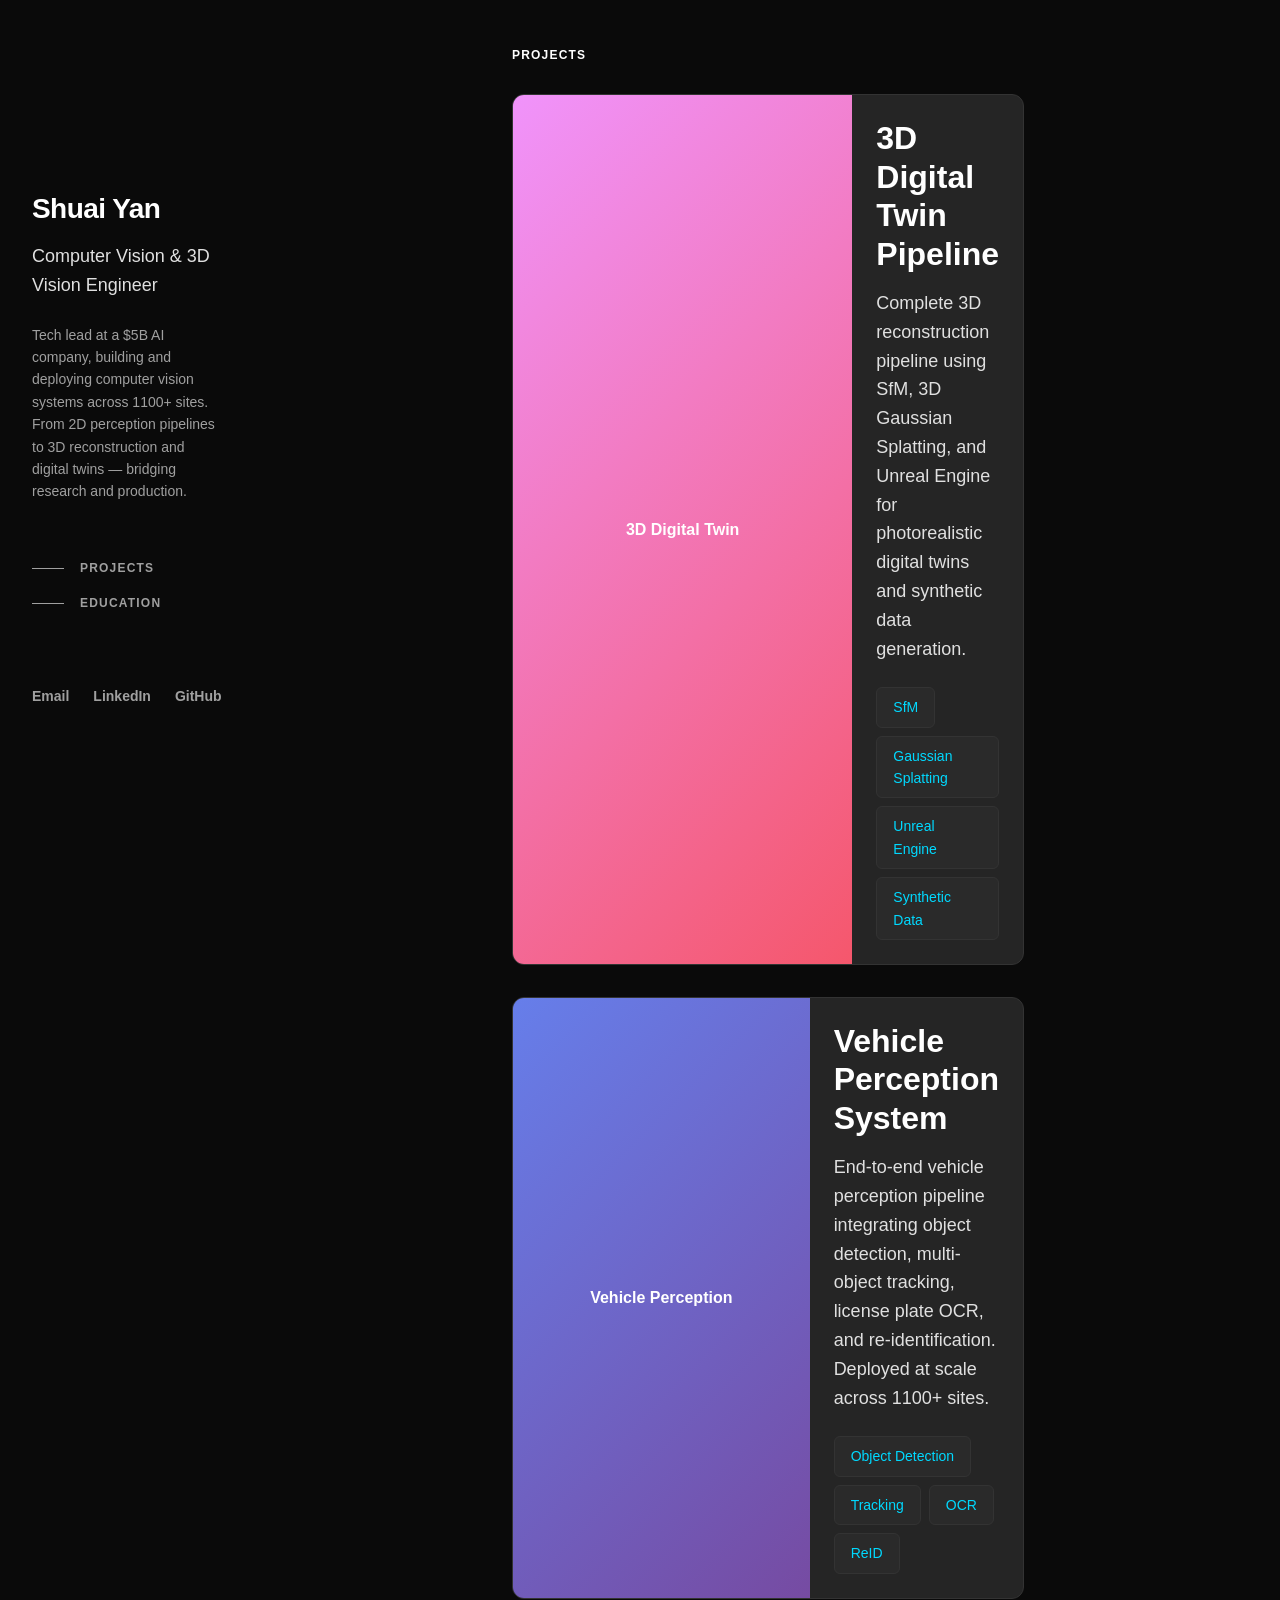
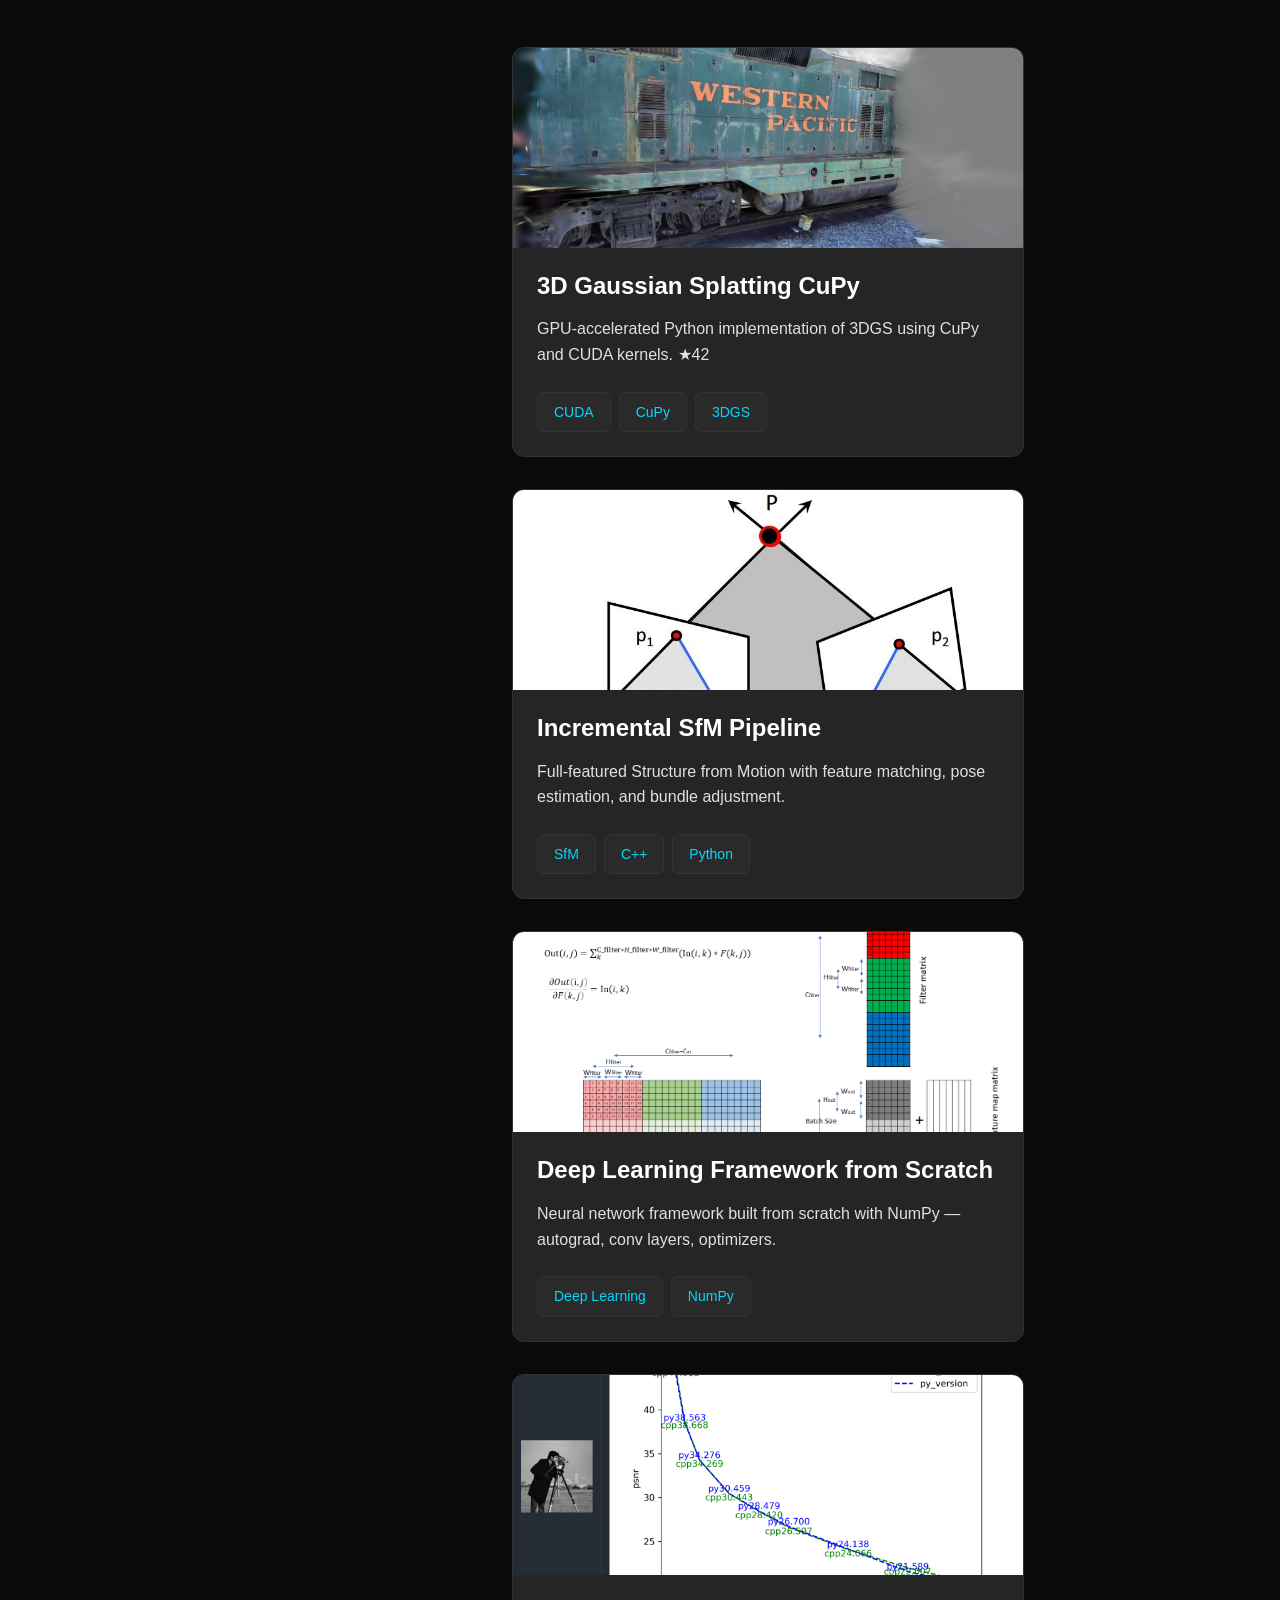
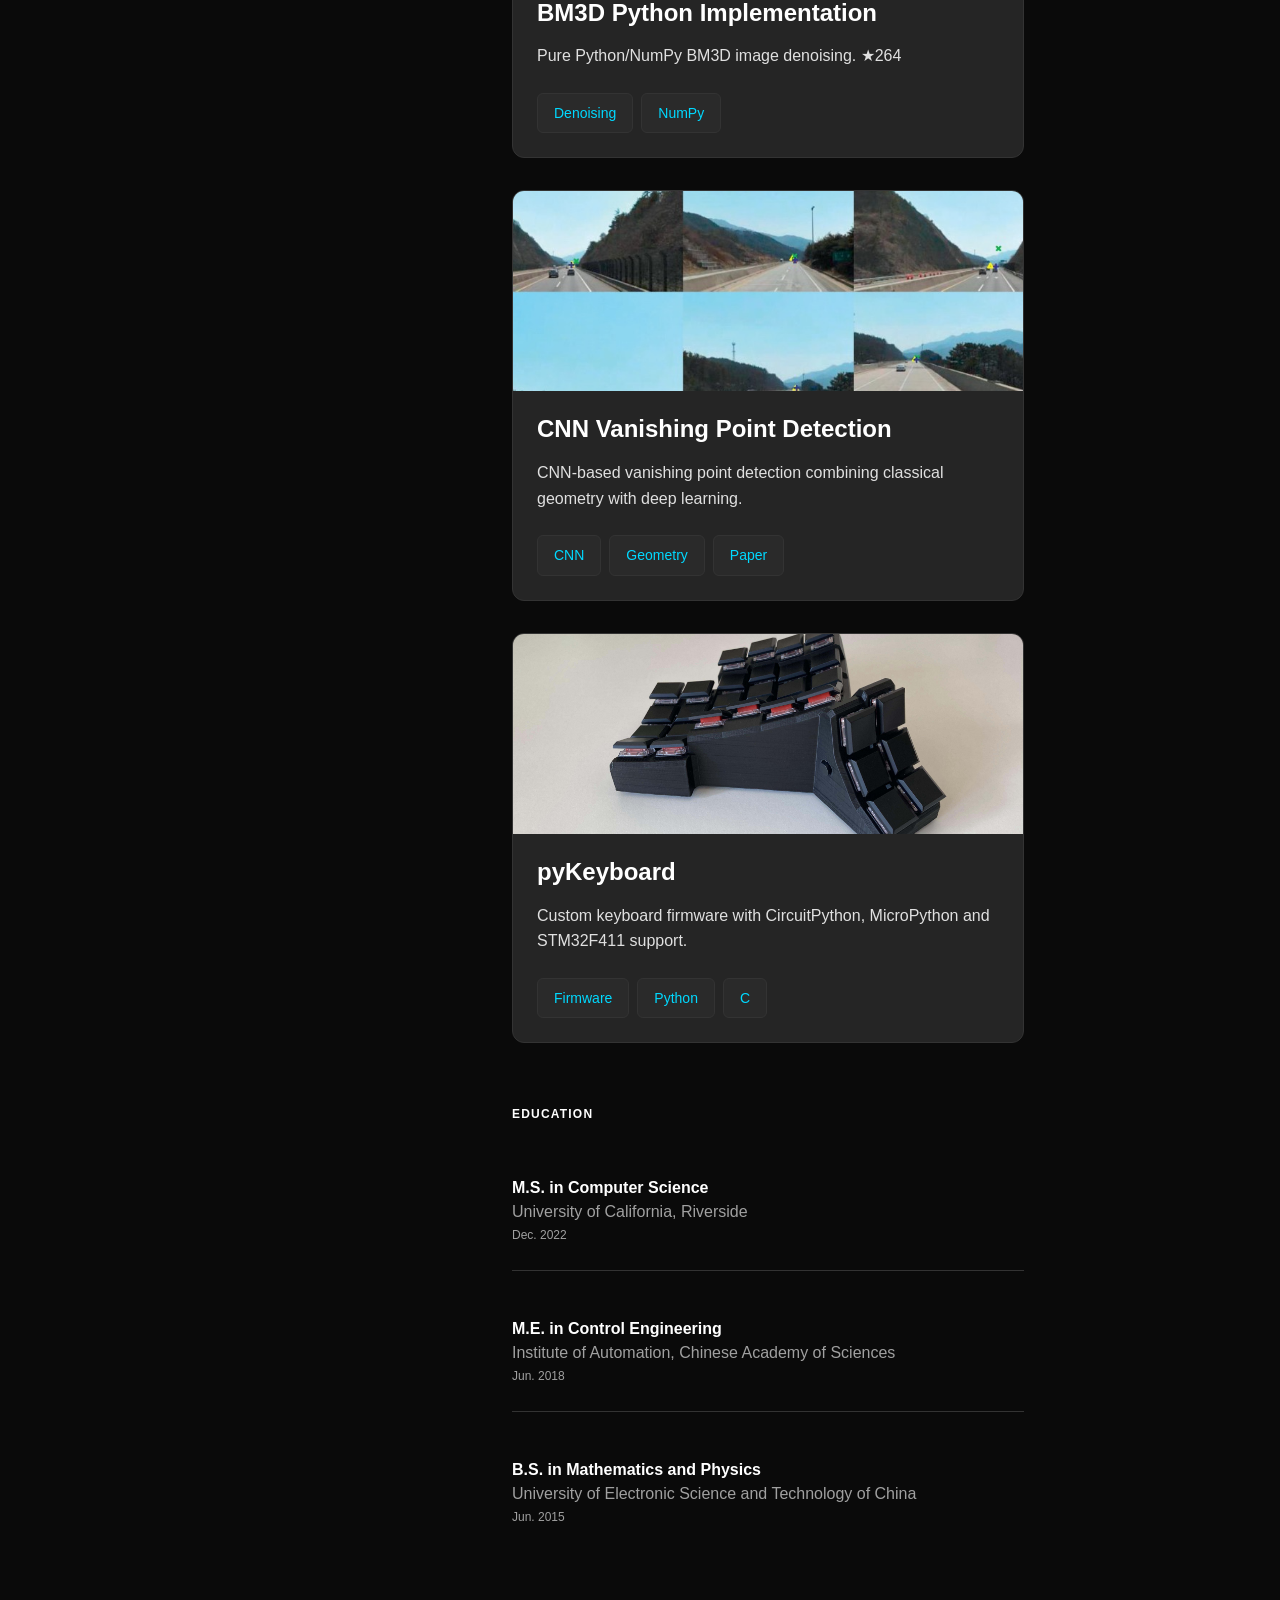
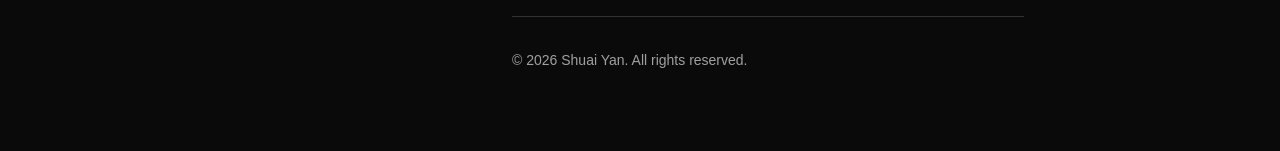
==== commit 137e8071: "Update portfolio: sidebar layout, project thumbnails, and education info - Refactor layout to 20% si" ====
--- a/index.html
+++ b/index.html
@@ -8,198 +8,188 @@
     <title>Shuai Yan | Computer Vision & 3D Vision Engineer</title>
     <link rel="stylesheet" href="styles.css">
 </head>
-<body>
-    <!-- Navigation -->
-    <nav id="navbar">
-        <div class="nav-container">
-            <a href="#home" class="nav-logo">Shuai Yan</a>
-            <ul class="nav-menu">
-                <li><a href="#home" class="nav-link">Home</a></li>
-                <li><a href="#projects" class="nav-link">Projects</a></li>
-                <li><a href="#education" class="nav-link">Education</a></li>
-            </ul>
+<body class="sidebar-layout">
+    <!-- Left Sidebar -->
+    <aside class="sidebar">
+        <div class="sidebar-content">
+            <h1 class="sidebar-name">Shuai Yan</h1>
+            <p class="sidebar-title">Computer Vision & 3D Vision Engineer</p>
+            <p class="sidebar-about">Tech lead at a $5B AI company, building and deploying computer vision systems across 1100+ sites. From 2D perception pipelines to 3D reconstruction and digital twins — bridging research and production.</p>
+
+            <nav class="sidebar-nav">
+                <a href="#projects" class="sidebar-nav-link">Projects</a>
+                <a href="#education" class="sidebar-nav-link">Education</a>
+            </nav>
+
+            <div class="sidebar-contact">
+                <a href="mailto:yanshuairyan@gmail.com" class="contact-link" target="_blank" rel="noopener noreferrer">Email</a>
+                <a href="https://www.linkedin.com/in/shuai-yan-" target="_blank" rel="noopener noreferrer" class="contact-link">LinkedIn</a>
+                <a href="https://github.com/Ryanshuai" target="_blank" rel="noopener noreferrer" class="contact-link">GitHub</a>
+            </div>
         </div>
-    </nav>
+    </aside>
 
-    <!-- Hero Section -->
-    <header id="home" class="hero-section">
-        <div class="hero-container">
-            <h1 class="hero-name">Shuai Yan</h1>
-            <p class="hero-title">Computer Vision & 3D Vision Engineer</p>
-            <p class="hero-about">Tech lead at a $5B AI company, building and deploying computer vision systems across 1100+ sites. From 2D perception pipelines to 3D reconstruction and digital twins — bridging research and production.</p>
-            <div class="hero-contact">
-                <a href="mailto:yanshuairyan@gmail.com" class="contact-link" aria-label="Email" target="_blank" rel="noopener noreferrer">
-                    <span>Email</span>
+    <!-- Main Content -->
+    <main class="main-content">
+        <!-- Projects Section -->
+        <section id="projects" class="projects-section">
+            <h2 class="section-title">Projects</h2>
+            <!-- Featured Projects -->
+            <div class="projects-featured">
+                <a href="projects/digital_twin.html" class="project-card featured">
+                    <div class="project-image">
+                        <div class="placeholder-block" style="background: linear-gradient(135deg, #f093fb 0%, #f5576c 100%); display: flex; align-items: center; justify-content: center; height: 100%; color: white; font-weight: bold;">3D Digital Twin</div>
+                    </div>
+                    <div class="project-content">
+                        <h3 class="project-title">3D Digital Twin Pipeline</h3>
+                        <p class="project-description">Complete 3D reconstruction pipeline using SfM, 3D Gaussian Splatting, and Unreal Engine for photorealistic digital twins and synthetic data generation.</p>
+                        <div class="project-tags">
+                            <span class="tag">SfM</span>
+                            <span class="tag">Gaussian Splatting</span>
+                            <span class="tag">Unreal Engine</span>
+                            <span class="tag">Synthetic Data</span>
+                        </div>
+                    </div>
                 </a>
-                <a href="https://www.linkedin.com/in/shuai-yan-" target="_blank" rel="noopener noreferrer" class="contact-link" aria-label="LinkedIn">
-                    <span>LinkedIn</span>
-                </a>
-                <a href="https://github.com/Ryanshuai" target="_blank" rel="noopener noreferrer" class="contact-link" aria-label="GitHub">
-                    <span>GitHub</span>
+
+                <a href="projects/vehicle_perception.html" class="project-card featured">
+                    <div class="project-image">
+                        <div class="placeholder-block" style="background: linear-gradient(135deg, #667eea 0%, #764ba2 100%); display: flex; align-items: center; justify-content: center; height: 100%; color: white; font-weight: bold;">Vehicle Perception</div>
+                    </div>
+                    <div class="project-content">
+                        <h3 class="project-title">Vehicle Perception System</h3>
+                        <p class="project-description">End-to-end vehicle perception pipeline integrating object detection, multi-object tracking, license plate OCR, and re-identification. Deployed at scale across 1100+ sites.</p>
+                        <div class="project-tags">
+                            <span class="tag">Object Detection</span>
+                            <span class="tag">Tracking</span>
+                            <span class="tag">OCR</span>
+                            <span class="tag">ReID</span>
+                        </div>
+                    </div>
                 </a>
             </div>
-        </div>
-    </header>
 
-    <main>
-        <!-- Projects Section -->
-        <section id="projects" class="projects-section">
-            <div class="container">
-                <h2 class="section-title">Projects</h2>
-                <!-- Featured Projects (full-width) -->
-                <div class="projects-featured">
-                    <a href="projects/digital_twin.html" class="project-card featured">
-                        <div class="project-image">
-                            <div class="placeholder-block" style="background: linear-gradient(135deg, #f093fb 0%, #f5576c 100%); display: flex; align-items: center; justify-content: center; height: 100%; color: white; font-weight: bold;">3D Digital Twin</div>
+            <!-- Other Projects -->
+            <div class="projects-grid">
+                <a href="https://github.com/Ryanshuai/cupy_3dgs" target="_blank" rel="noopener noreferrer" class="project-card">
+                    <div class="project-image">
+                        <img src="assets/gaussian_splatting/readme_image.png" alt="3D Gaussian Splatting CuPy">
+                    </div>
+                    <div class="project-content">
+                        <h3 class="project-title">3D Gaussian Splatting CuPy</h3>
+                        <p class="project-description">GPU-accelerated Python implementation of 3DGS using CuPy and CUDA kernels. ★42</p>
+                        <div class="project-tags">
+                            <span class="tag">CUDA</span>
+                            <span class="tag">CuPy</span>
+                            <span class="tag">3DGS</span>
                         </div>
-                        <div class="project-content">
-                            <h3 class="project-title">3D Digital Twin Pipeline</h3>
-                            <p class="project-description">Complete 3D reconstruction pipeline using SfM, 3D Gaussian Splatting, and Unreal Engine for photorealistic digital twins and synthetic data generation.</p>
-                            <div class="project-tags">
-                                <span class="tag">SfM</span>
-                                <span class="tag">Gaussian Splatting</span>
-                                <span class="tag">Unreal Engine</span>
-                                <span class="tag">Synthetic Data</span>
-                            </div>
+                    </div>
+                </a>
+
+                <a href="https://github.com/Ryanshuai/py_gtsam_sfm" target="_blank" rel="noopener noreferrer" class="project-card">
+                    <div class="project-image">
+                        <img src="assets/sfm_pipeline/block_image.png" alt="Incremental SfM Pipeline">
+                    </div>
+                    <div class="project-content">
+                        <h3 class="project-title">Incremental SfM Pipeline</h3>
+                        <p class="project-description">Full-featured Structure from Motion with feature matching, pose estimation, and bundle adjustment.</p>
+                        <div class="project-tags">
+                            <span class="tag">SfM</span>
+                            <span class="tag">C++</span>
+                            <span class="tag">Python</span>
                         </div>
-                    </a>
+                    </div>
+                </a>
 
-                    <a href="projects/vehicle_perception.html" class="project-card featured">
-                        <div class="project-image">
-                            <div class="placeholder-block" style="background: linear-gradient(135deg, #667eea 0%, #764ba2 100%); display: flex; align-items: center; justify-content: center; height: 100%; color: white; font-weight: bold;">Vehicle Perception</div>
+                <a href="https://github.com/Ryanshuai" target="_blank" rel="noopener noreferrer" class="project-card">
+                    <div class="project-image">
+                        <img src="assets/deep_learning_framework/block_image.png" alt="Deep Learning Framework from Scratch">
+                    </div>
+                    <div class="project-content">
+                        <h3 class="project-title">Deep Learning Framework from Scratch</h3>
+                        <p class="project-description">Neural network framework built from scratch with NumPy — autograd, conv layers, optimizers.</p>
+                        <div class="project-tags">
+                            <span class="tag">Deep Learning</span>
+                            <span class="tag">NumPy</span>
                         </div>
-                        <div class="project-content">
-                            <h3 class="project-title">Vehicle Perception System</h3>
-                            <p class="project-description">End-to-end vehicle perception pipeline integrating object detection, multi-object tracking, license plate OCR, and re-identification. Deployed at scale across 1100+ sites.</p>
-                            <div class="project-tags">
-                                <span class="tag">Object Detection</span>
-                                <span class="tag">Tracking</span>
-                                <span class="tag">OCR</span>
-                                <span class="tag">ReID</span>
-                            </div>
+                    </div>
+                </a>
+
+                <a href="https://github.com/Ryanshuai/BM3D_py" target="_blank" rel="noopener noreferrer" class="project-card">
+                    <div class="project-image">
+                        <img src="assets/bm3d/block_image.png" alt="BM3D Python Implementation">
+                    </div>
+                    <div class="project-content">
+                        <h3 class="project-title">BM3D Python Implementation</h3>
+                        <p class="project-description">Pure Python/NumPy BM3D image denoising. ★264</p>
+                        <div class="project-tags">
+                            <span class="tag">Denoising</span>
+                            <span class="tag">NumPy</span>
                         </div>
-                    </a>
-                </div>
+                    </div>
+                </a>
 
-                <!-- Other Projects (normal grid) -->
-                <div class="projects-grid">
-                    <a href="https://github.com/Ryanshuai" target="_blank" rel="noopener noreferrer" class="project-card">
-                        <div class="project-image">
-                            <div class="placeholder-block" style="background: linear-gradient(135deg, #4facfe 0%, #00f2fe 100%); display: flex; align-items: center; justify-content: center; height: 100%; color: white; font-weight: bold;">Gaussian Splatting</div>
+                <a href="https://ieeexplore.ieee.org/document/7967487" target="_blank" rel="noopener noreferrer" class="project-card">
+                    <div class="project-image">
+                        <img src="assets/vanishing_point/block_image.png" alt="CNN Vanishing Point Detection">
+                    </div>
+                    <div class="project-content">
+                        <h3 class="project-title">CNN Vanishing Point Detection</h3>
+                        <p class="project-description">CNN-based vanishing point detection combining classical geometry with deep learning.</p>
+                        <div class="project-tags">
+                            <span class="tag">CNN</span>
+                            <span class="tag">Geometry</span>
+                            <span class="tag">Paper</span>
                         </div>
-                        <div class="project-content">
-                            <h3 class="project-title">3D Gaussian Splatting CuPy</h3>
-                            <p class="project-description">GPU-accelerated Python implementation of 3DGS using CuPy and CUDA kernels.</p>
-                            <div class="project-tags">
-                                <span class="tag">CUDA</span>
-                                <span class="tag">CuPy</span>
-                                <span class="tag">3DGS</span>
-                            </div>
+                    </div>
+                </a>
+
+                <a href="https://github.com/Ryanshuai/pyKeyboard" target="_blank" rel="noopener noreferrer" class="project-card">
+                    <div class="project-image">
+                        <img src="assets/pykeyboard/block_image.png" alt="pyKeyboard">
+                    </div>
+                    <div class="project-content">
+                        <h3 class="project-title">pyKeyboard</h3>
+                        <p class="project-description">Custom keyboard firmware with CircuitPython, MicroPython and STM32F411 support.</p>
+                        <div class="project-tags">
+                            <span class="tag">Firmware</span>
+                            <span class="tag">Python</span>
+                            <span class="tag">C</span>
                         </div>
-                    </a>
-
-                    <a href="https://github.com/Ryanshuai" target="_blank" rel="noopener noreferrer" class="project-card">
-                        <div class="project-image">
-                            <div class="placeholder-block" style="background: linear-gradient(135deg, #43e97b 0%, #38f9d7 100%); display: flex; align-items: center; justify-content: center; height: 100%; color: white; font-weight: bold;">SfM Pipeline</div>
-                        </div>
-                        <div class="project-content">
-                            <h3 class="project-title">Incremental SfM Pipeline</h3>
-                            <p class="project-description">Full-featured Structure from Motion with feature matching, pose estimation, and bundle adjustment.</p>
-                            <div class="project-tags">
-                                <span class="tag">SfM</span>
-                                <span class="tag">C++</span>
-                                <span class="tag">Python</span>
-                            </div>
-                        </div>
-                    </a>
-
-                    <a href="https://github.com/Ryanshuai" target="_blank" rel="noopener noreferrer" class="project-card">
-                        <div class="project-image">
-                            <div class="placeholder-block" style="background: linear-gradient(135deg, #fa709a 0%, #fee140 100%); display: flex; align-items: center; justify-content: center; height: 100%; color: white; font-weight: bold;">DL Framework</div>
-                        </div>
-                        <div class="project-content">
-                            <h3 class="project-title">Deep Learning Framework from Scratch</h3>
-                            <p class="project-description">Neural network framework built from scratch with NumPy — autograd, conv layers, optimizers.</p>
-                            <div class="project-tags">
-                                <span class="tag">Deep Learning</span>
-                                <span class="tag">NumPy</span>
-                            </div>
-                        </div>
-                    </a>
-
-                    <a href="https://github.com/Ryanshuai" target="_blank" rel="noopener noreferrer" class="project-card">
-                        <div class="project-image">
-                            <div class="placeholder-block" style="background: linear-gradient(135deg, #a8edea 0%, #fed6e3 100%); display: flex; align-items: center; justify-content: center; height: 100%; color: #333; font-weight: bold;">BM3D ★256</div>
-                        </div>
-                        <div class="project-content">
-                            <h3 class="project-title">BM3D Python Implementation</h3>
-                            <p class="project-description">Pure Python/NumPy BM3D image denoising. 256+ GitHub stars.</p>
-                            <div class="project-tags">
-                                <span class="tag">Denoising</span>
-                                <span class="tag">NumPy</span>
-                            </div>
-                        </div>
-                    </a>
-
-                    <a href="#" class="project-card">
-                        <div class="project-image">
-                            <div class="placeholder-block" style="background: linear-gradient(135deg, #ff9a9e 0%, #fecfef 100%); display: flex; align-items: center; justify-content: center; height: 100%; color: white; font-weight: bold;">Vanishing Point</div>
-                        </div>
-                        <div class="project-content">
-                            <h3 class="project-title">CNN Vanishing Point Detection</h3>
-                            <p class="project-description">CNN-based vanishing point detection combining classical geometry with deep learning.</p>
-                            <div class="project-tags">
-                                <span class="tag">CNN</span>
-                                <span class="tag">Geometry</span>
-                                <span class="tag">Paper</span>
-                            </div>
-                        </div>
-                    </a>
-                </div>
+                    </div>
+                </a>
             </div>
         </section>
 
         <!-- Education Section -->
         <section id="education" class="education-section">
-            <div class="container">
-                <h2 class="section-title">Education</h2>
-                <div class="education-list">
-                    <article class="education-item">
-                        <h3 class="education-degree">M.S. in Computer Science,</h3>
-                        <p class="education-institution">University of California, Riverside</p>
-                        <p class="education-date">2020 – 2022</p>
-                    </article>
-                    <article class="education-item">
-                        <h3 class="education-degree">M.E. in Computer Science,</h3>
-                        <p class="education-institution">Chinese Academy of Sciences</p>
-                        <p class="education-date">2015 – 2018</p>
-                    </article>
-                    <article class="education-item">
-                        <h3 class="education-degree">B.S. in Computer Science,</h3>
-                        <p class="education-institution">University of Electronic Science and Technology of China</p>
-                        <p class="education-date">2011 – 2015</p>
-                    </article>
-                </div>
+            <h2 class="section-title">Education</h2>
+            <div class="education-list">
+                <article class="education-item">
+                    <h3 class="education-degree">M.S. in Computer Science</h3>
+                    <p class="education-institution">University of California, Riverside</p>
+                    <p class="education-date">Dec. 2022</p>
+                </article>
+                <article class="education-item">
+                    <h3 class="education-degree">M.E. in Control Engineering</h3>
+                    <p class="education-institution">Institute of Automation, Chinese Academy of Sciences</p>
+                    <p class="education-date">Jun. 2018</p>
+                </article>
+                <article class="education-item">
+                    <h3 class="education-degree">B.S. in Mathematics and Physics</h3>
+                    <p class="education-institution">University of Electronic Science and Technology of China</p>
+                    <p class="education-date">Jun. 2015</p>
+                </article>
             </div>
         </section>
+
+        <!-- Footer -->
+        <footer class="footer-section">
+            <div class="footer-copyright">
+                <p>&copy; 2026 Shuai Yan. All rights reserved.</p>
+            </div>
+        </footer>
     </main>
-
-    <!-- Footer -->
-    <footer id="footer" class="footer-section">
-        <div class="container">
-            <div class="footer-content">
-                <div class="footer-contact">
-                    <h3>Contact</h3>
-                    <p>Email: <a href="mailto:yanshuairyan@gmail.com">yanshuairyan@gmail.com</a></p>
-                    <p>LinkedIn: <a href="https://www.linkedin.com/in/shuai-yan-" target="_blank" rel="noopener noreferrer">linkedin.com/in/shuai-yan-</a></p>
-                    <p>GitHub: <a href="https://github.com/Ryanshuai" target="_blank" rel="noopener noreferrer">github.com/Ryanshuai</a></p>
-                </div>
-                <div class="footer-copyright">
-                    <p>&copy; 2026 Shuai Yan. All rights reserved.</p>
-                </div>
-            </div>
-        </div>
-    </footer>
 
     <script src="script.js"></script>
 </body>
--- a/styles.css
+++ b/styles.css
@@ -235,17 +235,230 @@
 }
 
 /* ========================================
+   Sidebar Layout
+   ======================================== */
+body.sidebar-layout {
+    display: flex;
+    min-height: 100vh;
+}
+
+body.sidebar-layout #navbar {
+    display: none;
+}
+
+/* Override section alternating backgrounds inside sidebar layout */
+body.sidebar-layout section {
+    background-color: transparent;
+}
+
+body.sidebar-layout section:nth-child(even) {
+    background-color: transparent;
+}
+
+body.sidebar-layout section:nth-child(odd) {
+    background-color: transparent;
+}
+
+.sidebar {
+    position: fixed;
+    top: 0;
+    left: 0;
+    width: 20%;
+    min-width: 240px;
+    height: 100vh;
+    background: var(--bg-primary);
+    padding: 3rem 2rem;
+    display: flex;
+    flex-direction: column;
+    justify-content: center;
+    overflow-y: auto;
+    z-index: 100;
+}
+
+.sidebar-content {
+    display: flex;
+    flex-direction: column;
+    gap: var(--spacing-sm);
+}
+
+.sidebar-name {
+    font-size: 1.75rem;
+    color: var(--text-primary);
+    font-weight: 700;
+    letter-spacing: -0.02em;
+}
+
+.sidebar-title {
+    font-size: var(--font-size-lg);
+    color: var(--text-secondary);
+    font-weight: 400;
+    margin-bottom: var(--spacing-xs);
+}
+
+.sidebar-about {
+    font-size: var(--font-size-sm);
+    color: var(--text-muted);
+    line-height: 1.6;
+}
+
+.sidebar-nav {
+    display: flex;
+    flex-direction: column;
+    gap: 0;
+    margin-top: var(--spacing-lg);
+}
+
+.sidebar-nav-link {
+    color: var(--text-muted);
+    text-decoration: none;
+    font-size: var(--font-size-xs);
+    font-weight: 700;
+    letter-spacing: 0.1em;
+    text-transform: uppercase;
+    padding: var(--spacing-xs) 0;
+    transition: color var(--transition-fast);
+    display: flex;
+    align-items: center;
+    gap: var(--spacing-sm);
+}
+
+.sidebar-nav-link::before {
+    content: '';
+    display: inline-block;
+    width: 32px;
+    height: 1px;
+    background: var(--text-muted);
+    transition: all var(--transition-fast);
+}
+
+.sidebar-nav-link:hover {
+    color: var(--text-primary);
+}
+
+.sidebar-nav-link:hover::before {
+    width: 64px;
+    background: var(--text-primary);
+}
+
+.sidebar-contact {
+    display: flex;
+    flex-direction: row;
+    gap: var(--spacing-md);
+    margin-top: var(--spacing-xl);
+}
+
+.sidebar-contact .contact-link {
+    color: var(--text-muted);
+    text-decoration: none;
+    font-size: var(--font-size-sm);
+    transition: color var(--transition-fast);
+    padding: 0;
+    border: none;
+    background: none;
+    display: inline;
+    min-width: 0;
+    min-height: 0;
+}
+
+.sidebar-contact .contact-link:hover {
+    color: var(--text-primary);
+    background: none;
+    transform: none;
+    box-shadow: none;
+}
+
+.main-content {
+    margin-left: 20%;
+    width: 80%;
+    padding: 3rem 4rem;
+    max-width: 50vw;
+    margin-right: auto;
+    /* Center within the remaining 80% space: (80% - 50vw) / 2 on each side */
+    margin-left: calc(20% + (80vw - 50vw) / 2);
+}
+
+/* Override section titles in sidebar layout */
+body.sidebar-layout .section-title {
+    text-align: left;
+    font-size: var(--font-size-xs);
+    font-weight: 700;
+    letter-spacing: 0.1em;
+    text-transform: uppercase;
+    color: var(--text-primary);
+    margin-bottom: var(--spacing-lg);
+    padding-bottom: 0;
+}
+
+body.sidebar-layout .section-title::after {
+    display: none;
+}
+
+/* Override section padding in sidebar layout */
+body.sidebar-layout section {
+    padding: 0 0 var(--spacing-xxl) 0;
+}
+
+/* Override projects section background */
+body.sidebar-layout .projects-section {
+    background-color: transparent;
+}
+
+body.sidebar-layout .education-section {
+    background-color: transparent;
+}
+
+/* Footer in sidebar layout */
+body.sidebar-layout .footer-section {
+    background-color: transparent;
+    border-top: 1px solid var(--border-color);
+    padding: var(--spacing-lg) 0;
+}
+
+body.sidebar-layout .footer-section .footer-copyright {
+    border-top: none;
+    padding-top: 0;
+}
+
+body.sidebar-layout .footer-section .footer-copyright p {
+    text-align: left;
+}
+
+/* Grid cards in sidebar layout */
+body.sidebar-layout .projects-grid {
+    grid-template-columns: repeat(auto-fill, minmax(300px, 1fr));
+}
+
+body.sidebar-layout .education-list {
+    max-width: none;
+}
+
+body.sidebar-layout .education-item {
+    flex-direction: column;
+    gap: 2px;
+    padding: var(--spacing-md) 0;
+    border-bottom: 1px solid var(--border-color);
+}
+
+body.sidebar-layout .education-item:last-child {
+    border-bottom: none;
+}
+
+body.sidebar-layout .education-date {
+    margin-left: 0;
+    font-size: var(--font-size-xs);
+}
+
+/* ========================================
    Hero Section
    ======================================== */
 .hero-section {
-    min-height: 100vh;
     display: flex;
     align-items: center;
     justify-content: center;
     background: linear-gradient(135deg, var(--bg-primary) 0%, var(--bg-secondary) 100%);
     text-align: center;
-    padding: var(--spacing-xxl) var(--spacing-lg);
-    padding-top: calc(var(--nav-height) + var(--spacing-xxl));
+    padding: var(--spacing-xl) var(--spacing-lg);
+    padding-top: calc(var(--nav-height) + var(--spacing-xl));
 }
 
 .hero-container {
@@ -758,9 +971,59 @@
 }
 
 /* ========================================
+   Responsive Design - Medium screens (sidebar)
+   ======================================== */
+@media (max-width: 1200px) and (min-width: 769px) {
+    .sidebar {
+        width: 22%;
+        padding: 2rem 1.5rem;
+    }
+
+    .sidebar-name {
+        font-size: 1.75rem;
+    }
+
+    .main-content {
+        margin-left: calc(22% + (78vw - 55vw) / 2);
+        padding: 2rem 2rem;
+        max-width: 55vw;
+    }
+}
+
+/* ========================================
    Responsive Design - Tablet
    ======================================== */
 @media (max-width: 768px) {
+    body.sidebar-layout {
+        flex-direction: column;
+    }
+
+    .sidebar {
+        position: relative;
+        width: 100%;
+        max-width: none;
+        height: auto;
+        padding: var(--spacing-xl) var(--spacing-lg);
+        border-right: none;
+        border-bottom: 1px solid var(--border-color);
+    }
+
+    .sidebar-name {
+        font-size: var(--font-size-2xl);
+    }
+
+    .sidebar-about {
+        max-width: none;
+    }
+
+    .main-content {
+        margin-left: 0;
+        margin-right: 0;
+        max-width: none;
+        width: 100%;
+        padding: var(--spacing-lg) var(--spacing-md);
+    }
+
     :root {
         --font-size-4xl: 2.5rem;
         --font-size-3xl: 2rem;
@@ -787,7 +1050,6 @@
     }
 
     .hero-section {
-        min-height: calc(100vh - var(--nav-height));
         padding: var(--spacing-xl) var(--spacing-md);
     }
 
@@ -882,7 +1144,6 @@
 
     /* Hero Section - Compact */
     .hero-section {
-        min-height: calc(100vh - var(--nav-height));
         padding: var(--spacing-lg) var(--spacing-sm);
         padding-top: calc(var(--nav-height) + var(--spacing-lg));
     }
@@ -1088,4 +1349,8 @@
     .projects-grid {
         grid-template-columns: repeat(3, 1fr);
     }
-}
+
+    .sidebar {
+        padding: 3rem 2rem;
+    }
+}
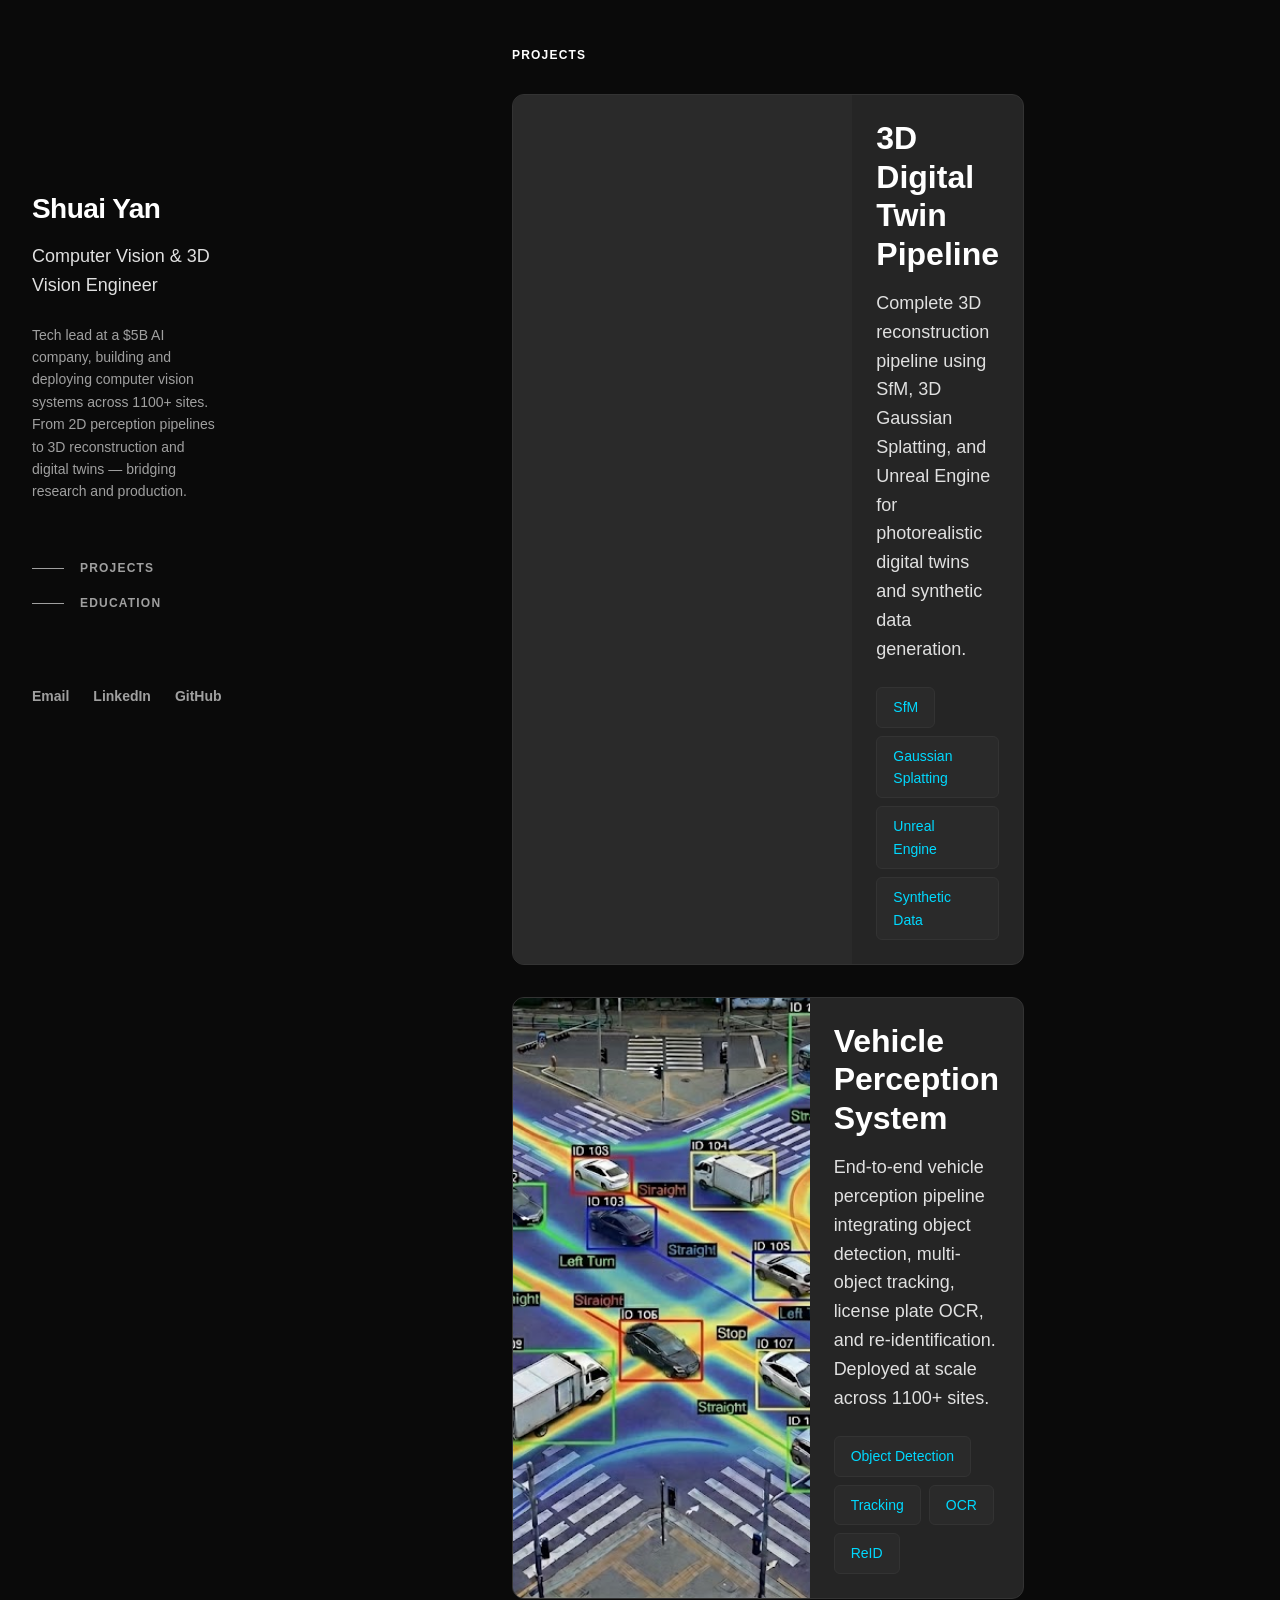
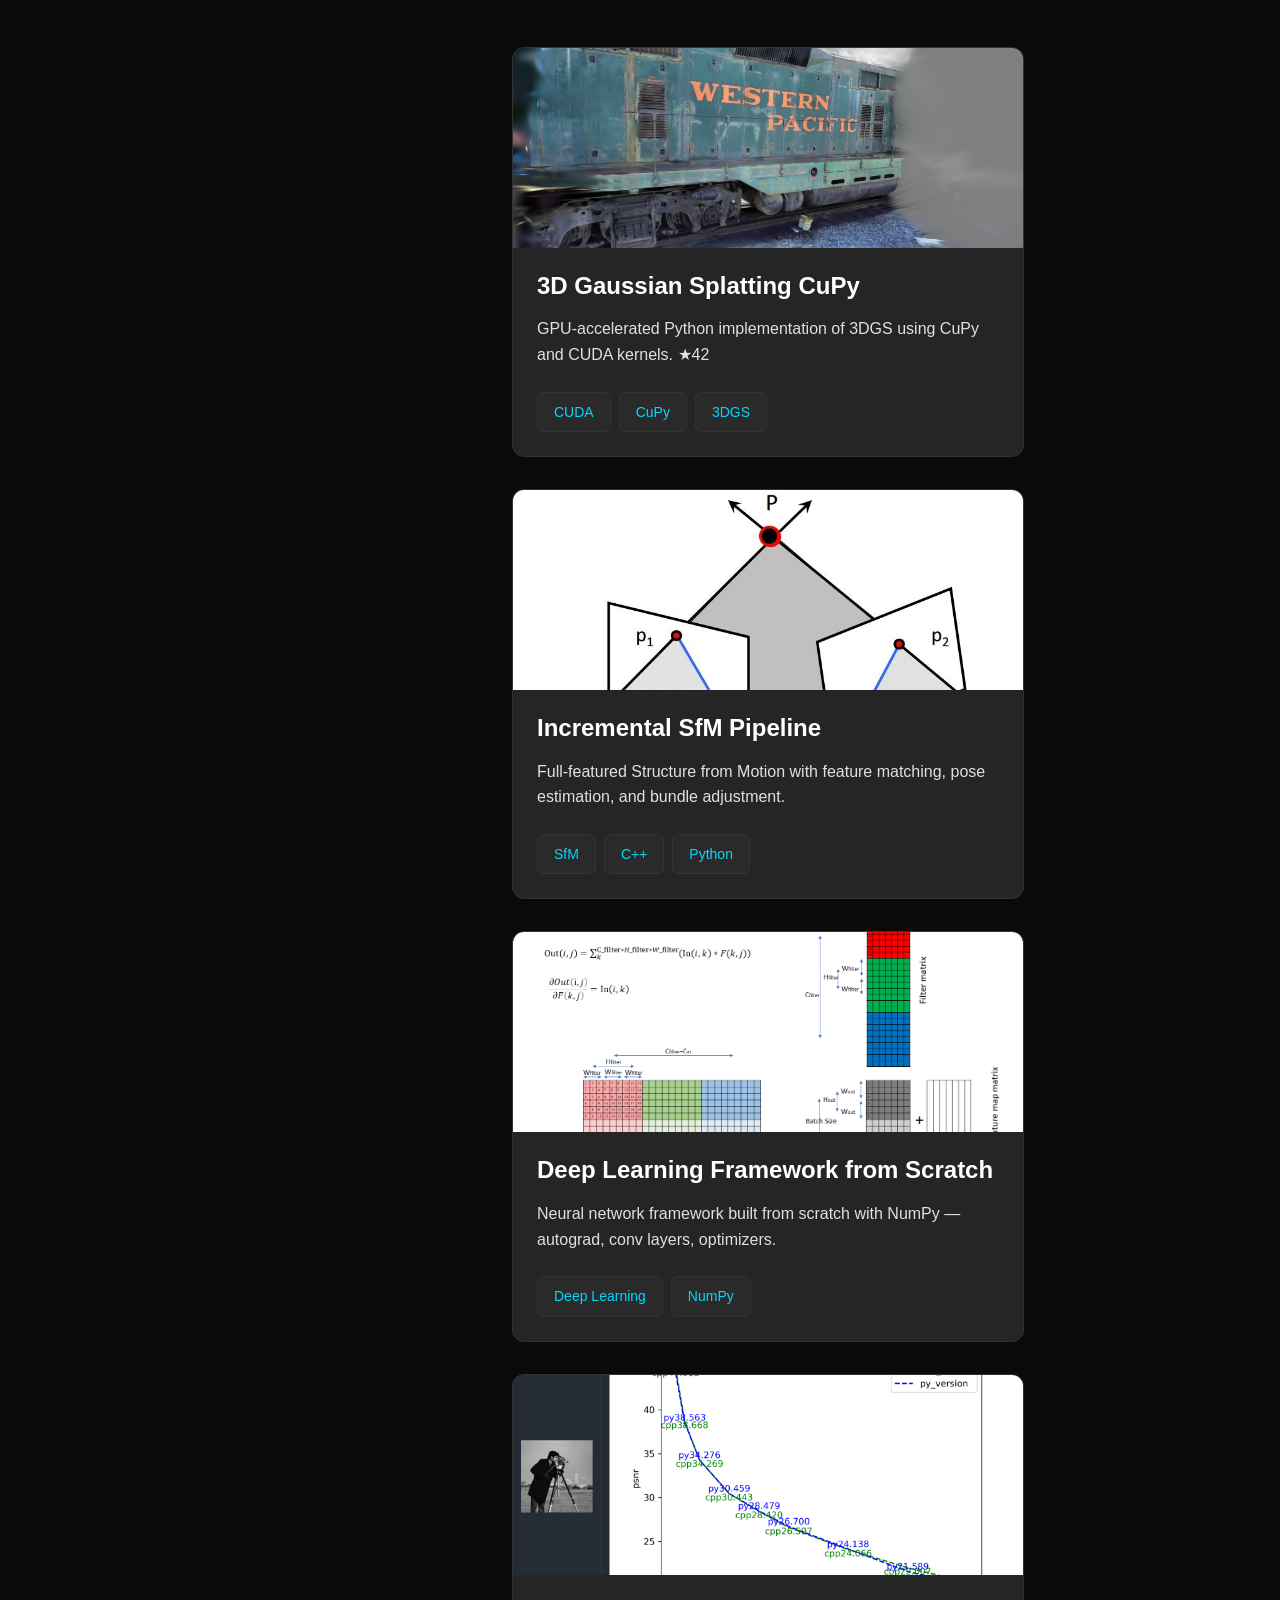
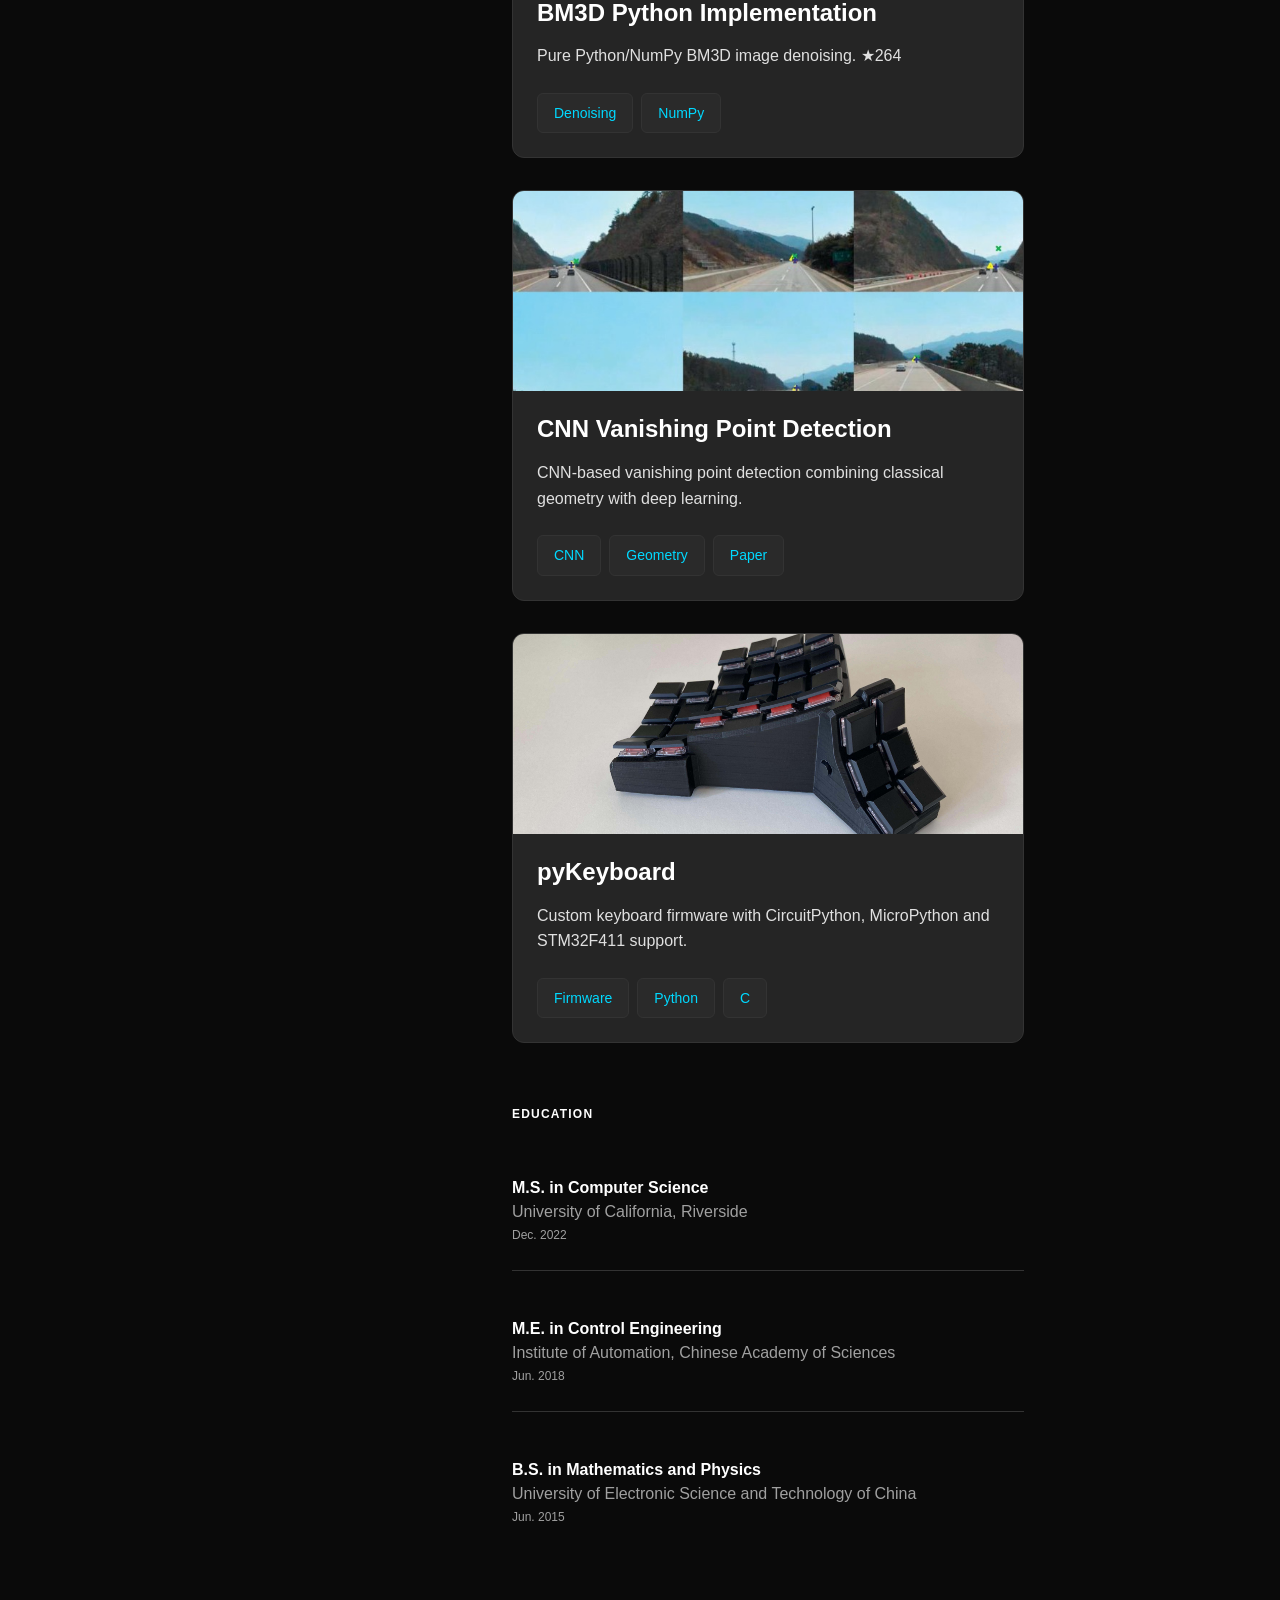
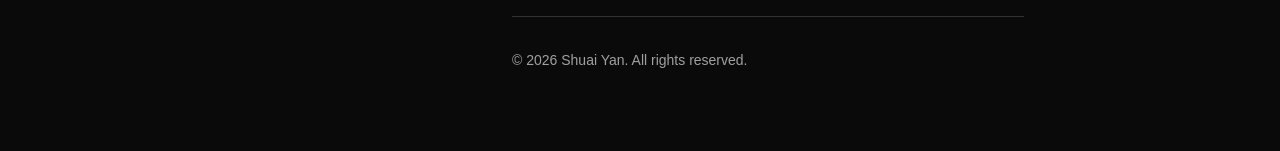
==== commit 39d49d47: "Add project pages with real assets: vehicle perception pipeline and 3DGS rendering - Rewrite vehicle" ====
--- a/index.html
+++ b/index.html
@@ -38,7 +38,9 @@
             <div class="projects-featured">
                 <a href="projects/digital_twin.html" class="project-card featured">
                     <div class="project-image">
-                        <div class="placeholder-block" style="background: linear-gradient(135deg, #f093fb 0%, #f5576c 100%); display: flex; align-items: center; justify-content: center; height: 100%; color: white; font-weight: bold;">3D Digital Twin</div>
+                        <video autoplay muted loop playsinline>
+                            <source src="assets/digital_twin/reconstruction_videos/merged_3dgs_tragectory.mp4" type="video/mp4">
+                        </video>
                     </div>
                     <div class="project-content">
                         <h3 class="project-title">3D Digital Twin Pipeline</h3>
@@ -54,7 +56,7 @@
 
                 <a href="projects/vehicle_perception.html" class="project-card featured">
                     <div class="project-image">
-                        <div class="placeholder-block" style="background: linear-gradient(135deg, #667eea 0%, #764ba2 100%); display: flex; align-items: center; justify-content: center; height: 100%; color: white; font-weight: bold;">Vehicle Perception</div>
+                        <img src="assets/vehicle_perception/tragectory classification.png" alt="Vehicle Perception System">
                     </div>
                     <div class="project-content">
                         <h3 class="project-title">Vehicle Perception System</h3>
--- a/styles.css
+++ b/styles.css
@@ -656,14 +656,16 @@
     position: relative;
 }
 
-.project-image img {
+.project-image img,
+.project-image video {
     width: 100%;
     height: 100%;
     object-fit: cover;
     transition: transform var(--transition-slow);
 }
 
-.project-card:hover .project-image img {
+.project-card:hover .project-image img,
+.project-card:hover .project-image video {
     transform: scale(1.1);
 }
 
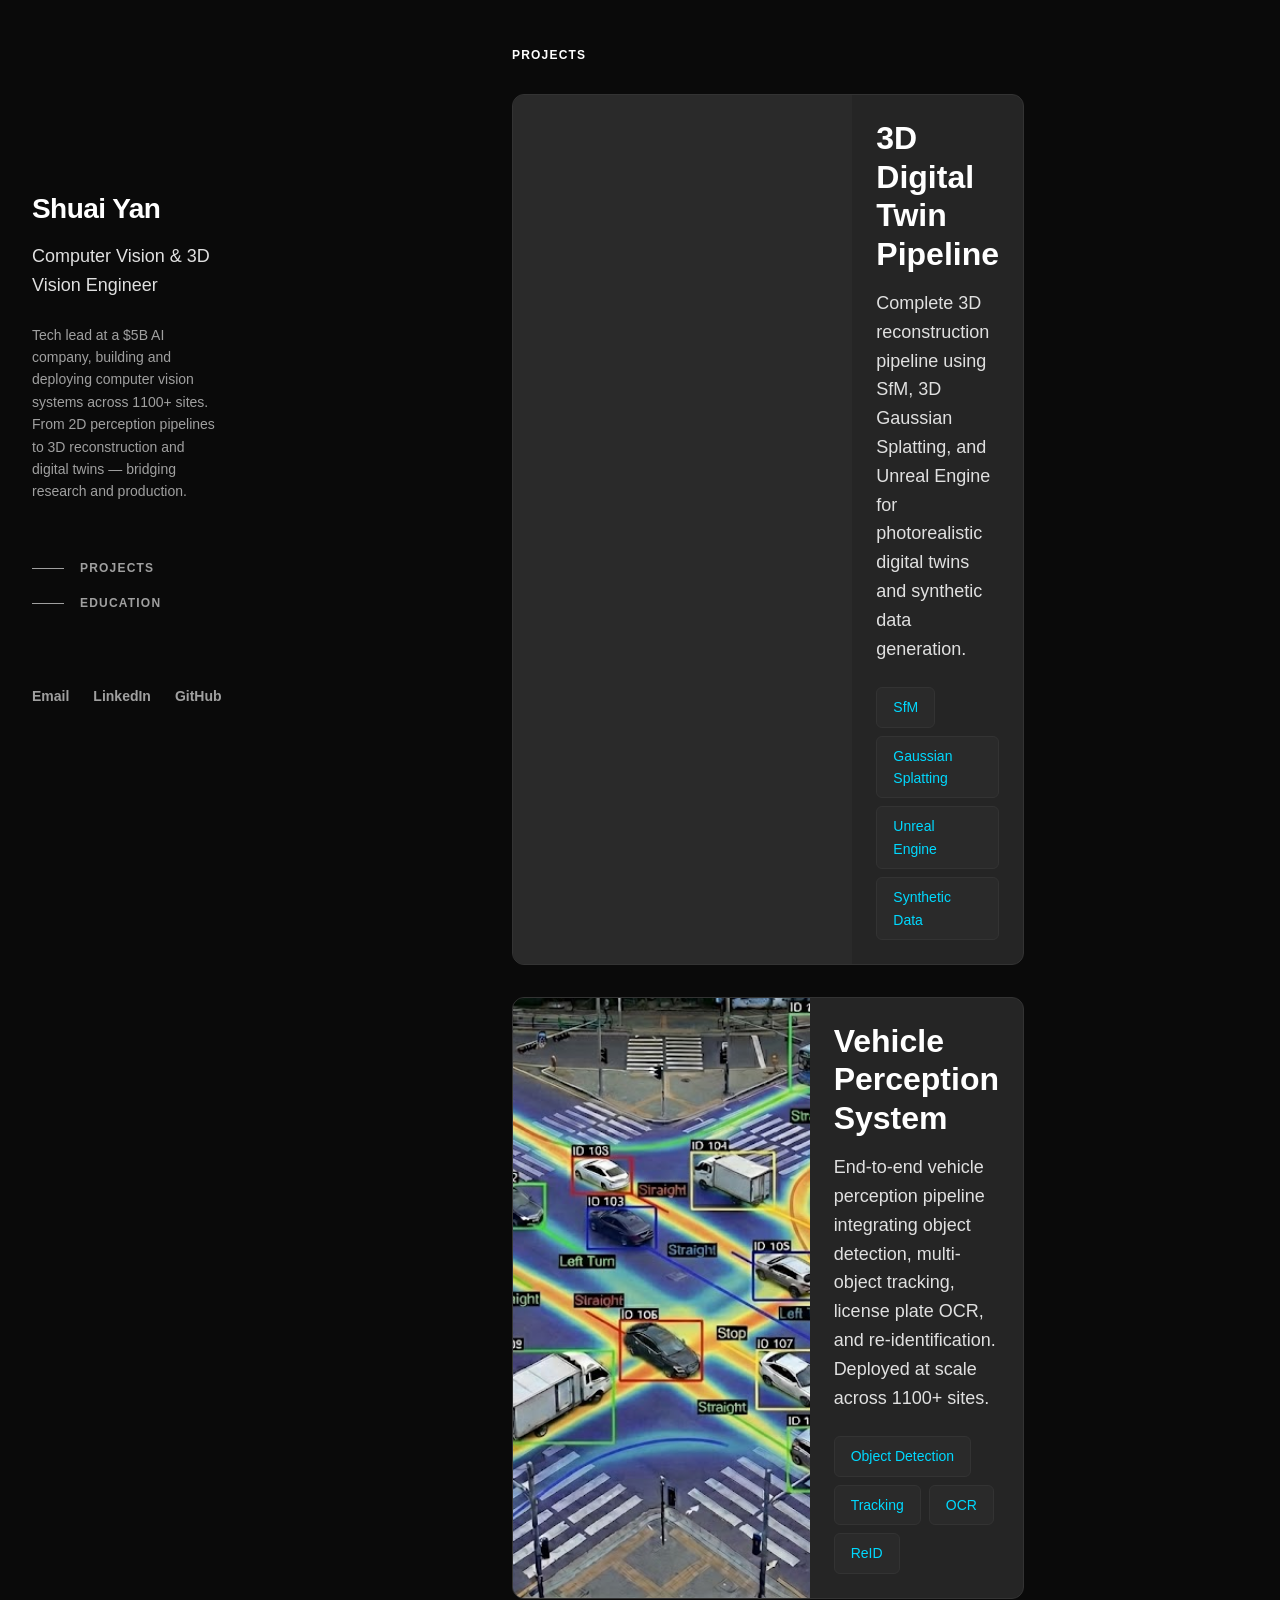
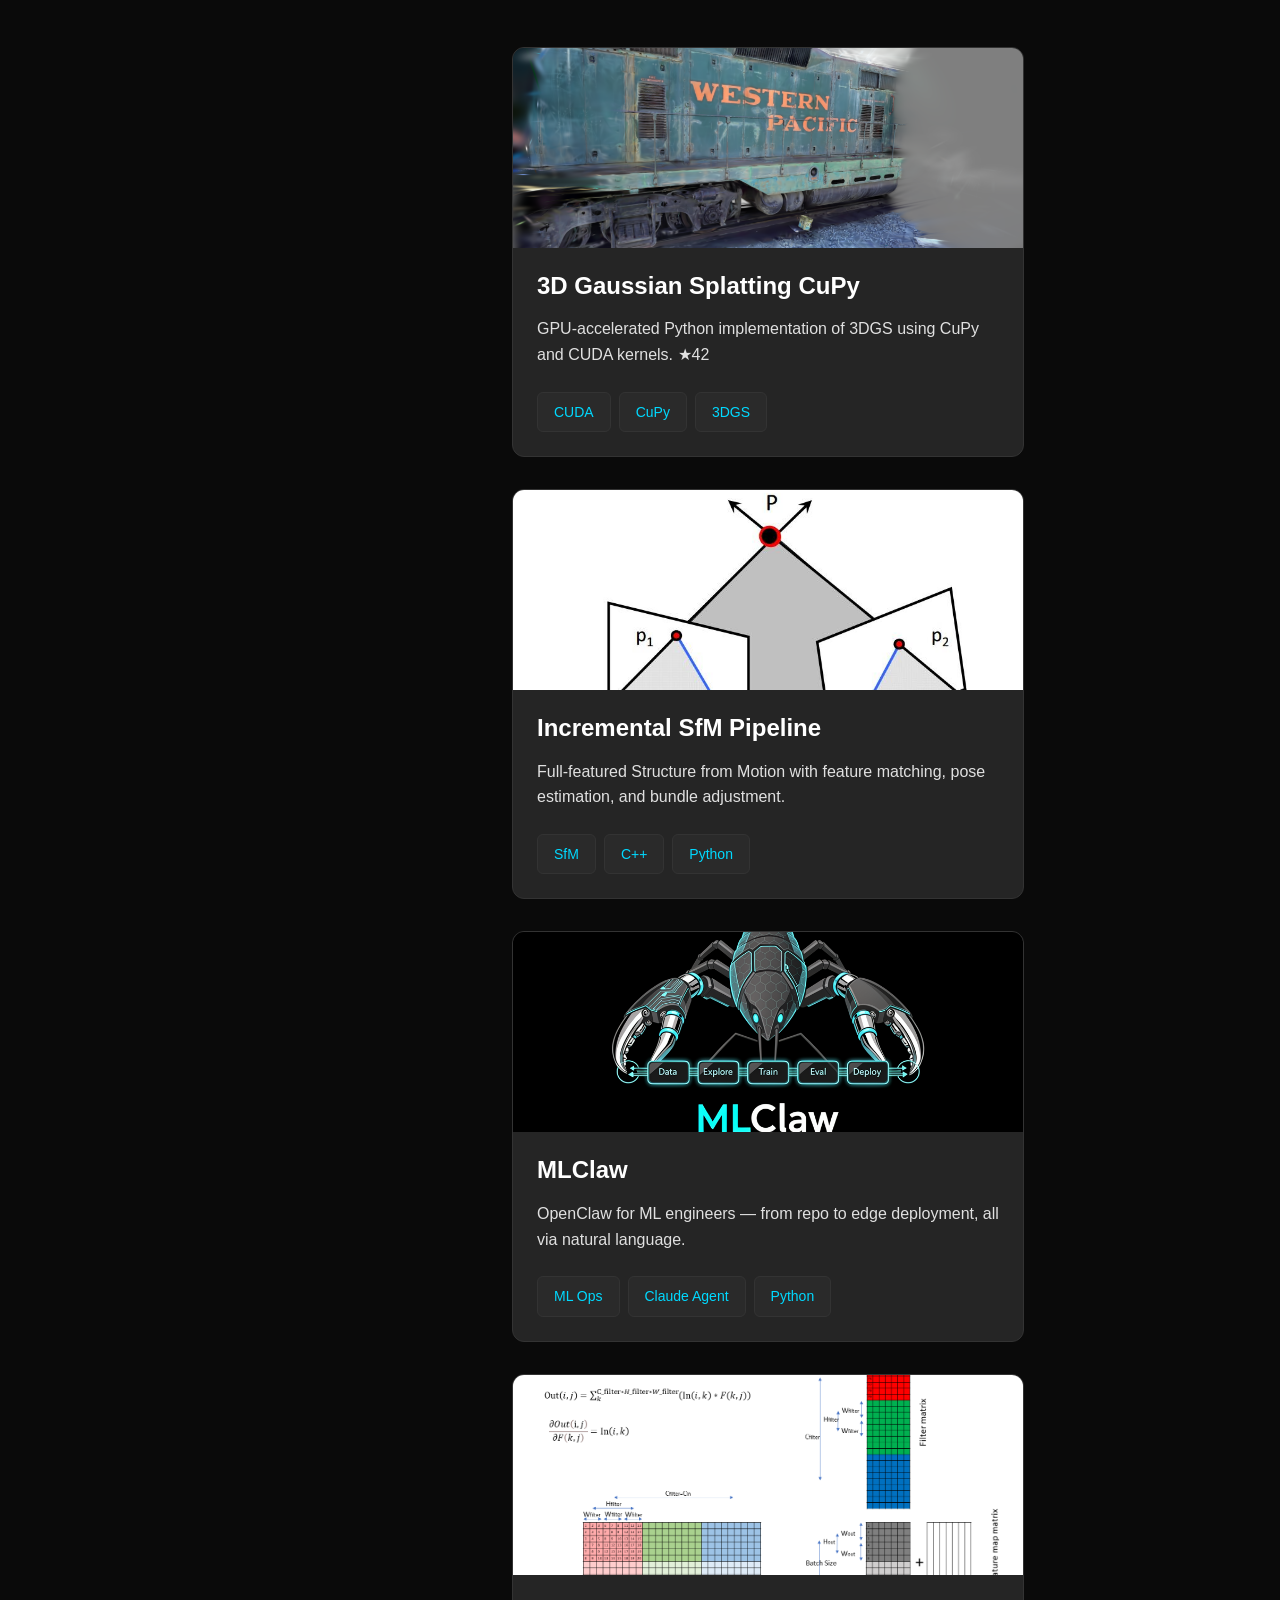
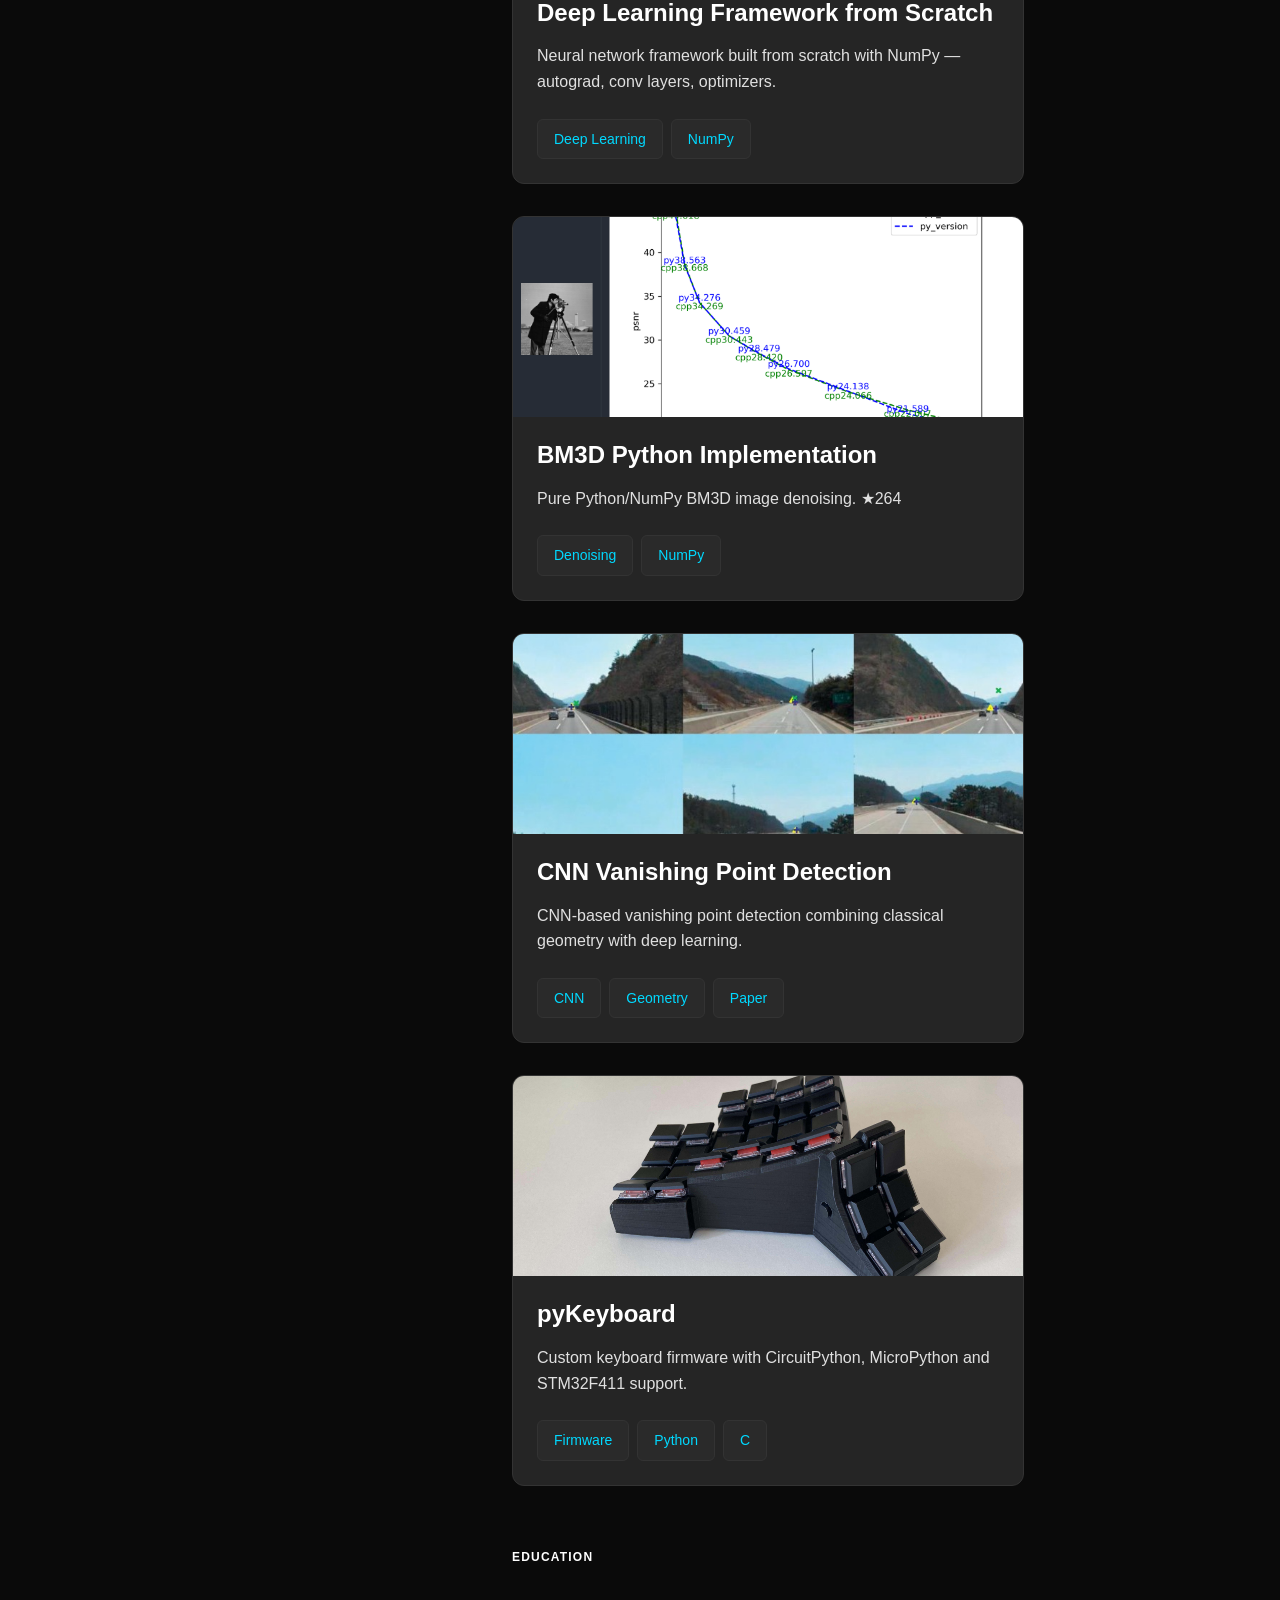
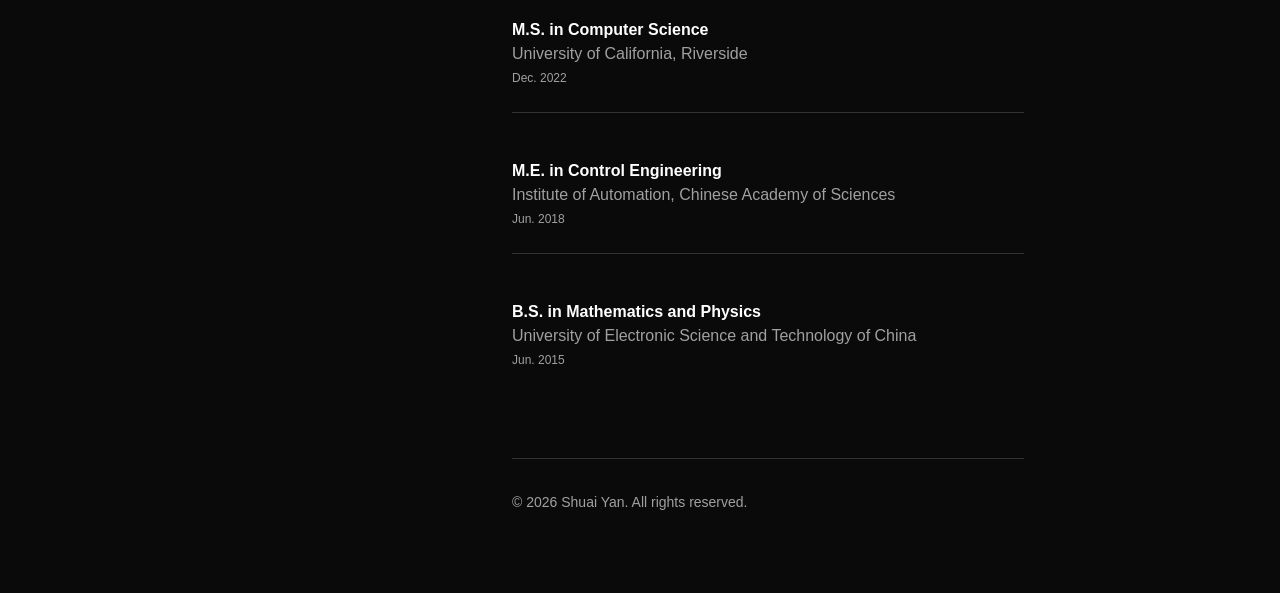
==== commit e3d888b3: "Add MLClaw project card with thumbnail Co-Authored-By: Claude Opus 4.6 <noreply@anthropic.com>" ====
--- a/index.html
+++ b/index.html
@@ -98,6 +98,21 @@
                         <div class="project-tags">
                             <span class="tag">SfM</span>
                             <span class="tag">C++</span>
+                            <span class="tag">Python</span>
+                        </div>
+                    </div>
+                </a>
+
+                <a href="https://github.com/Ryanshuai/MLClaw" target="_blank" rel="noopener noreferrer" class="project-card">
+                    <div class="project-image">
+                        <img src="assets/mlclaw/block_image.png" alt="MLClaw">
+                    </div>
+                    <div class="project-content">
+                        <h3 class="project-title">MLClaw</h3>
+                        <p class="project-description">OpenClaw for ML engineers — from repo to edge deployment, all via natural language.</p>
+                        <div class="project-tags">
+                            <span class="tag">ML Ops</span>
+                            <span class="tag">Claude Agent</span>
                             <span class="tag">Python</span>
                         </div>
                     </div>
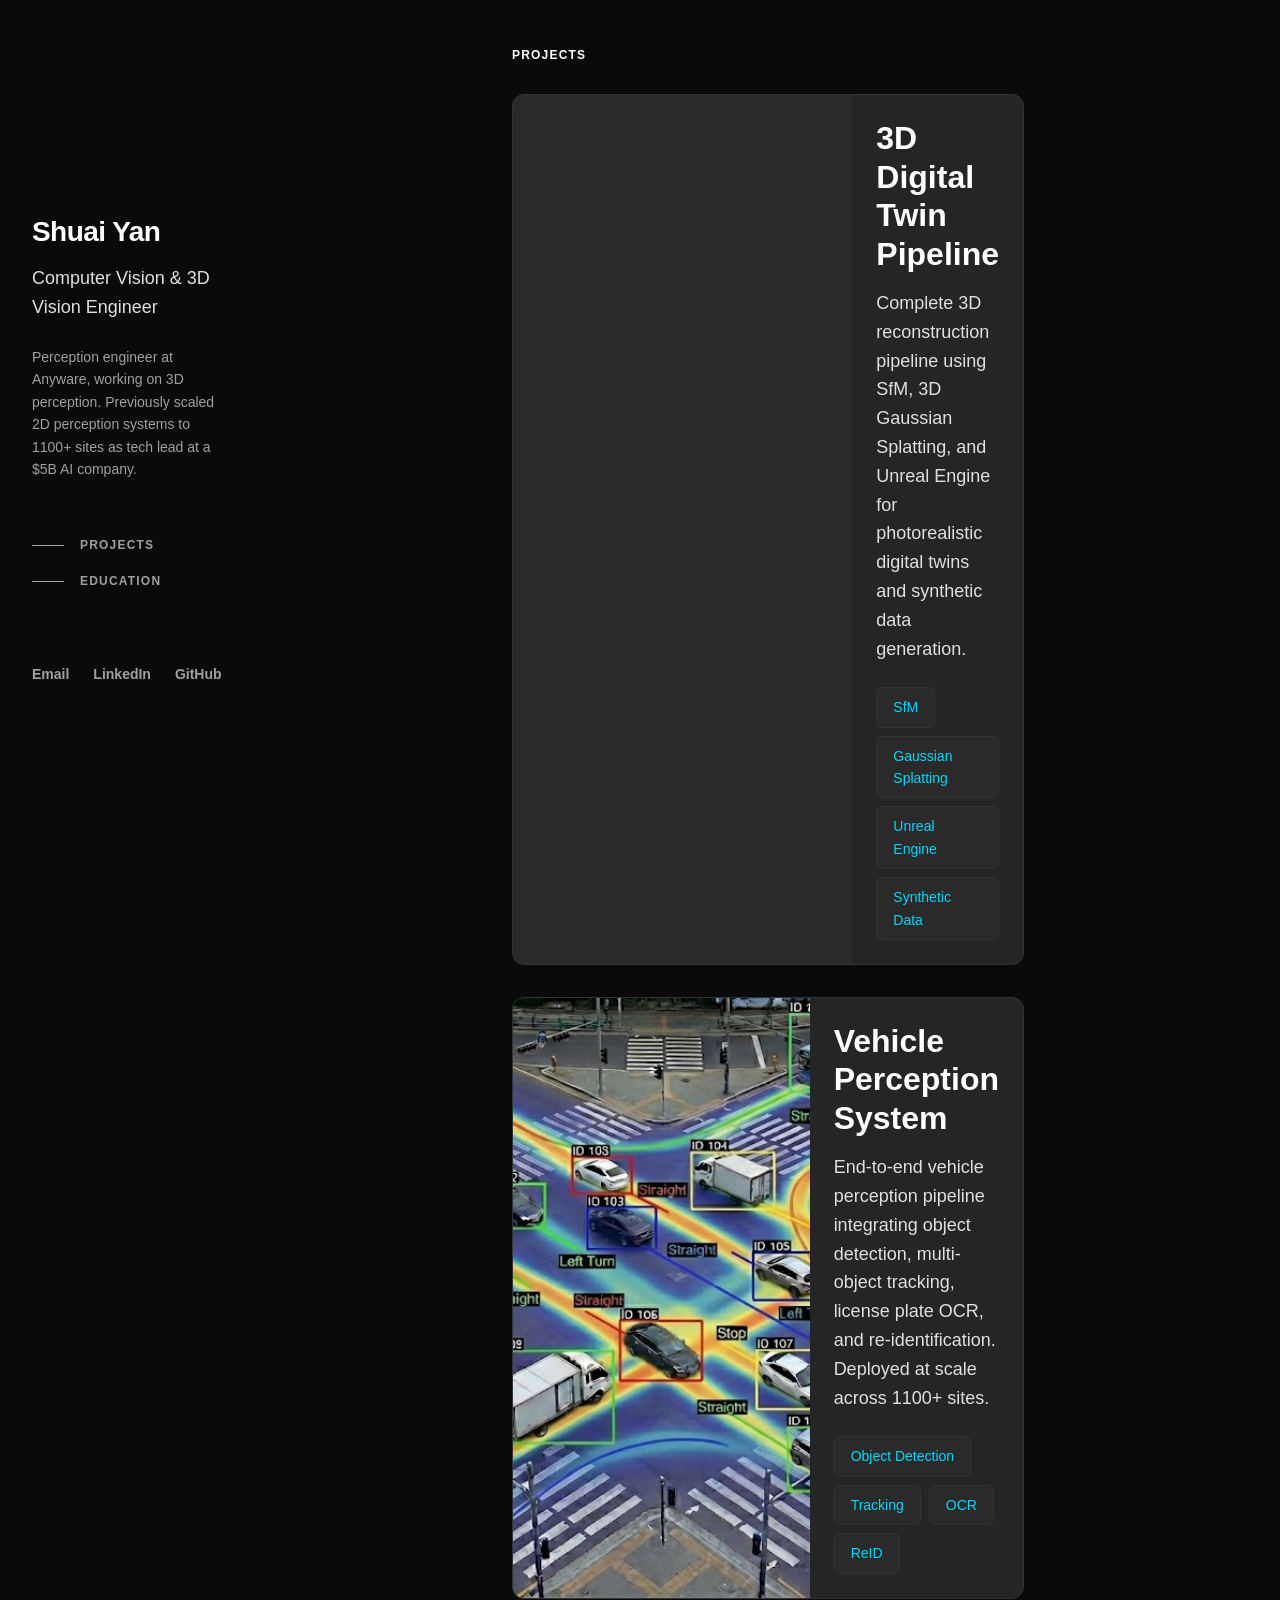
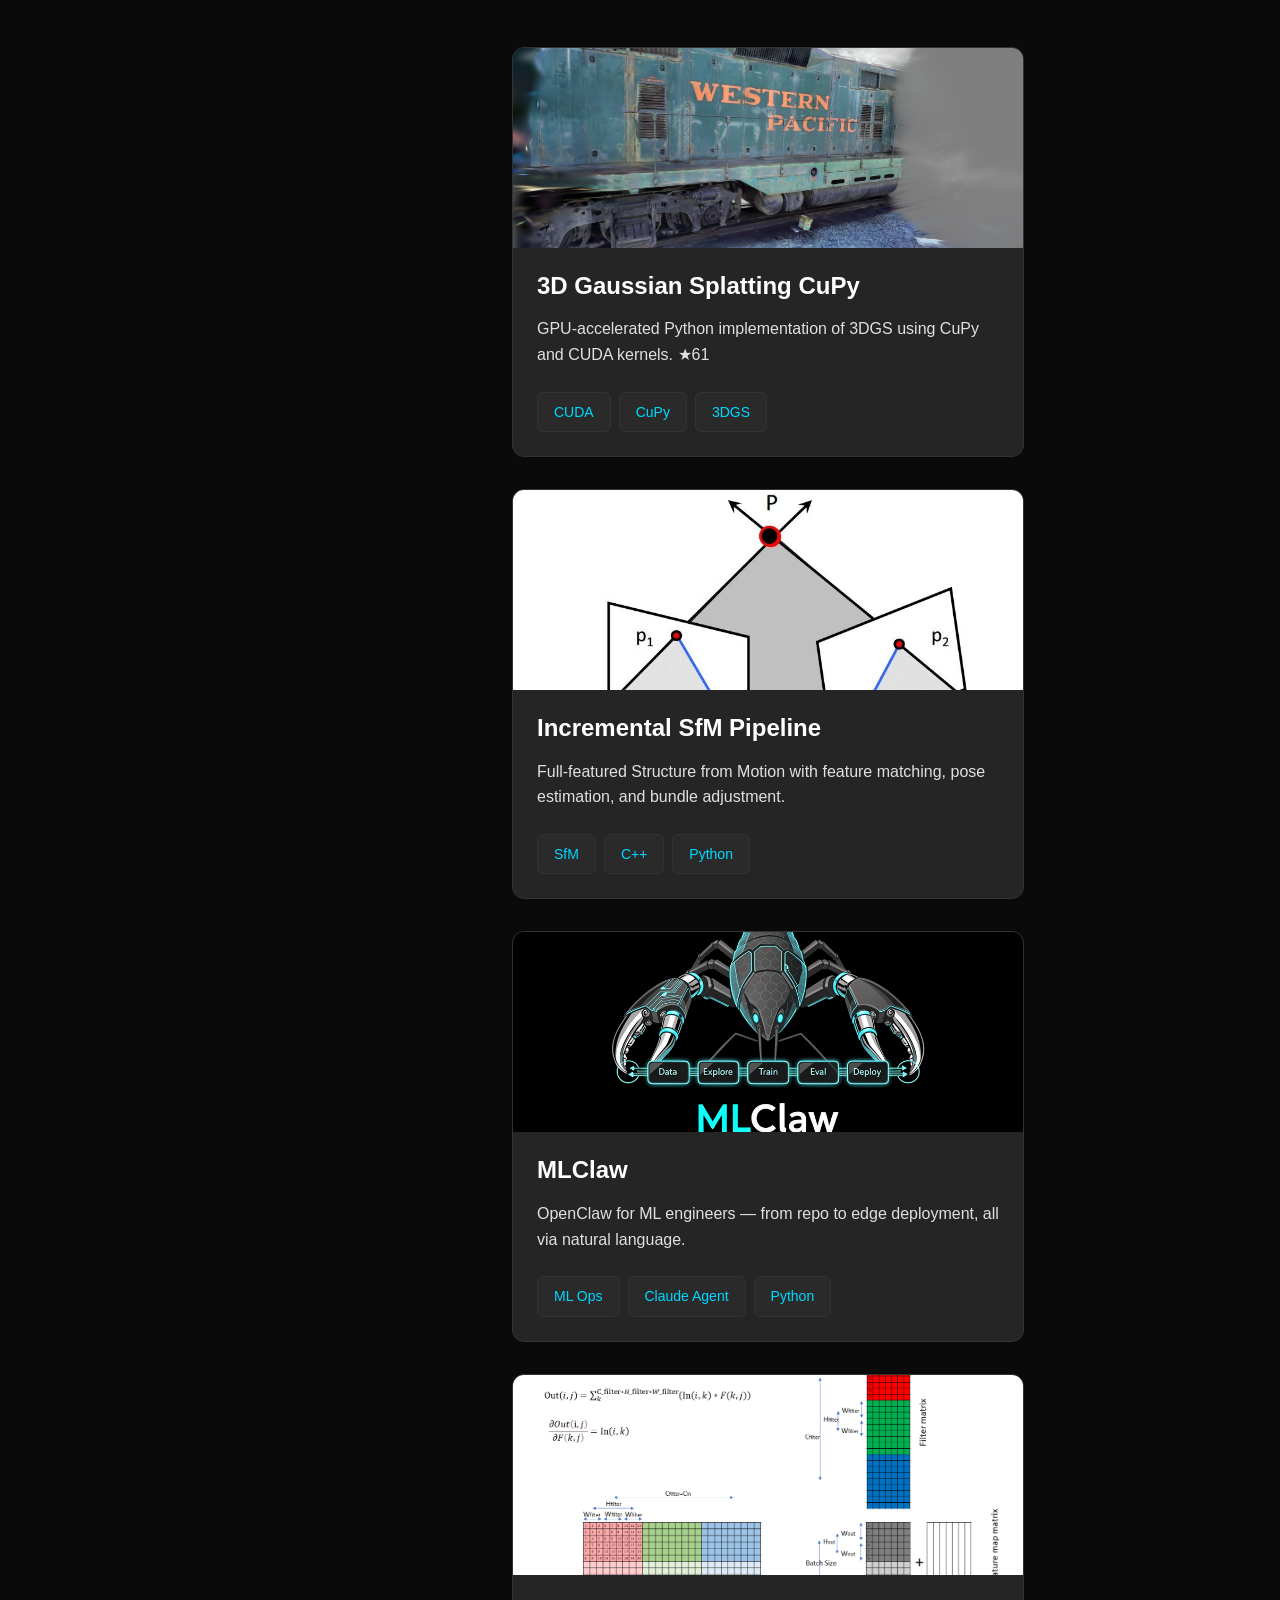
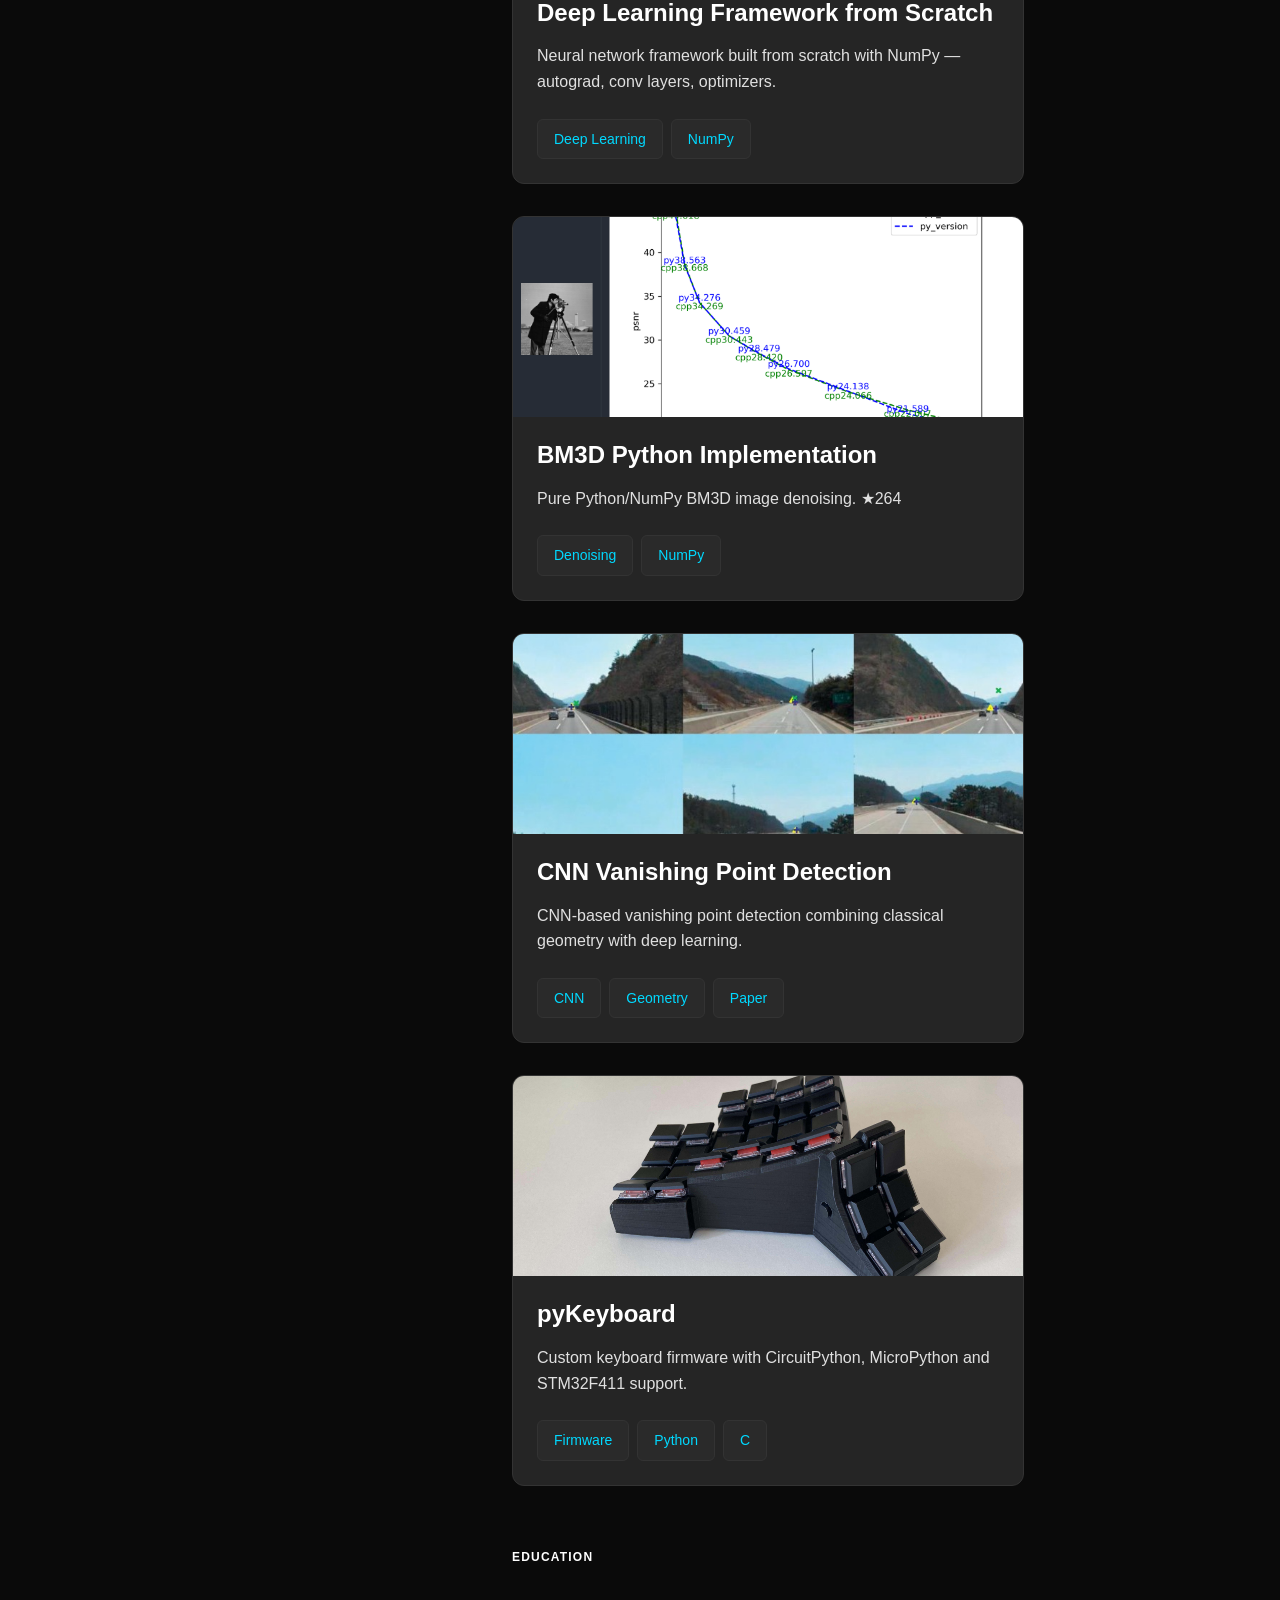
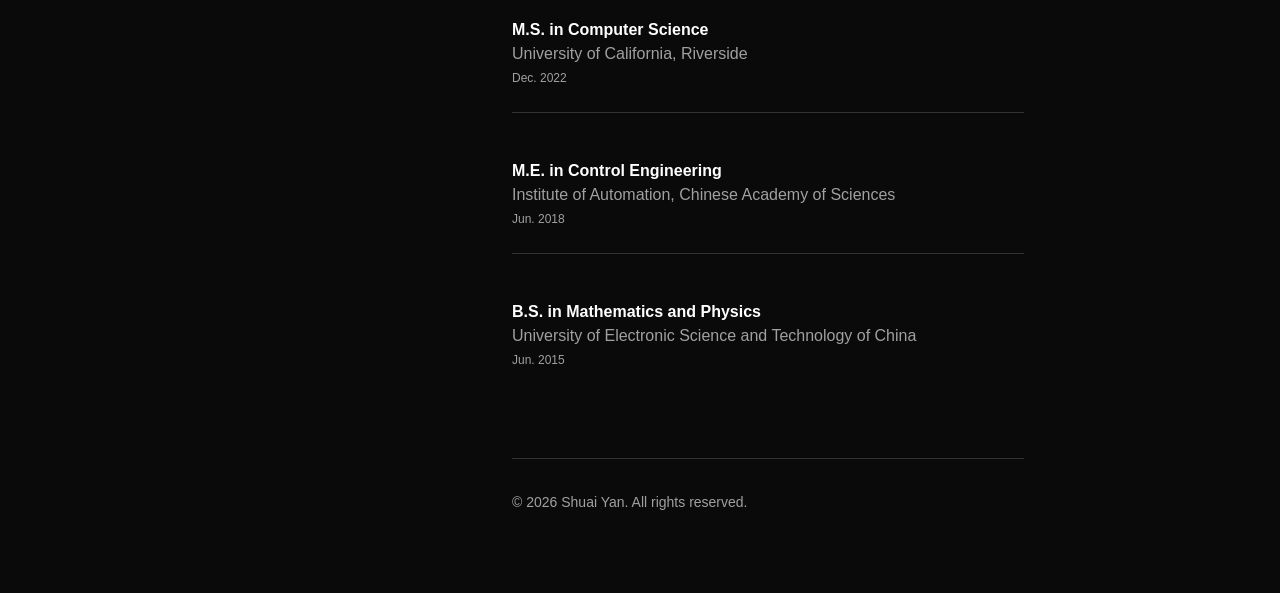
==== commit b02ce77b: "Update .gitignore, remove unused files, and refine project descriptions" ====
--- a/index.html
+++ b/index.html
@@ -14,7 +14,7 @@
         <div class="sidebar-content">
             <h1 class="sidebar-name">Shuai Yan</h1>
             <p class="sidebar-title">Computer Vision & 3D Vision Engineer</p>
-            <p class="sidebar-about">Tech lead at a $5B AI company, building and deploying computer vision systems across 1100+ sites. From 2D perception pipelines to 3D reconstruction and digital twins — bridging research and production.</p>
+            <p class="sidebar-about">Perception engineer at Anyware, working on 3D perception. Previously scaled 2D perception systems to 1100+ sites as tech lead at a $5B AI company.</p>
 
             <nav class="sidebar-nav">
                 <a href="#projects" class="sidebar-nav-link">Projects</a>
@@ -79,7 +79,7 @@
                     </div>
                     <div class="project-content">
                         <h3 class="project-title">3D Gaussian Splatting CuPy</h3>
-                        <p class="project-description">GPU-accelerated Python implementation of 3DGS using CuPy and CUDA kernels. ★42</p>
+                        <p class="project-description">GPU-accelerated Python implementation of 3DGS using CuPy and CUDA kernels. ★61</p>
                         <div class="project-tags">
                             <span class="tag">CUDA</span>
                             <span class="tag">CuPy</span>
